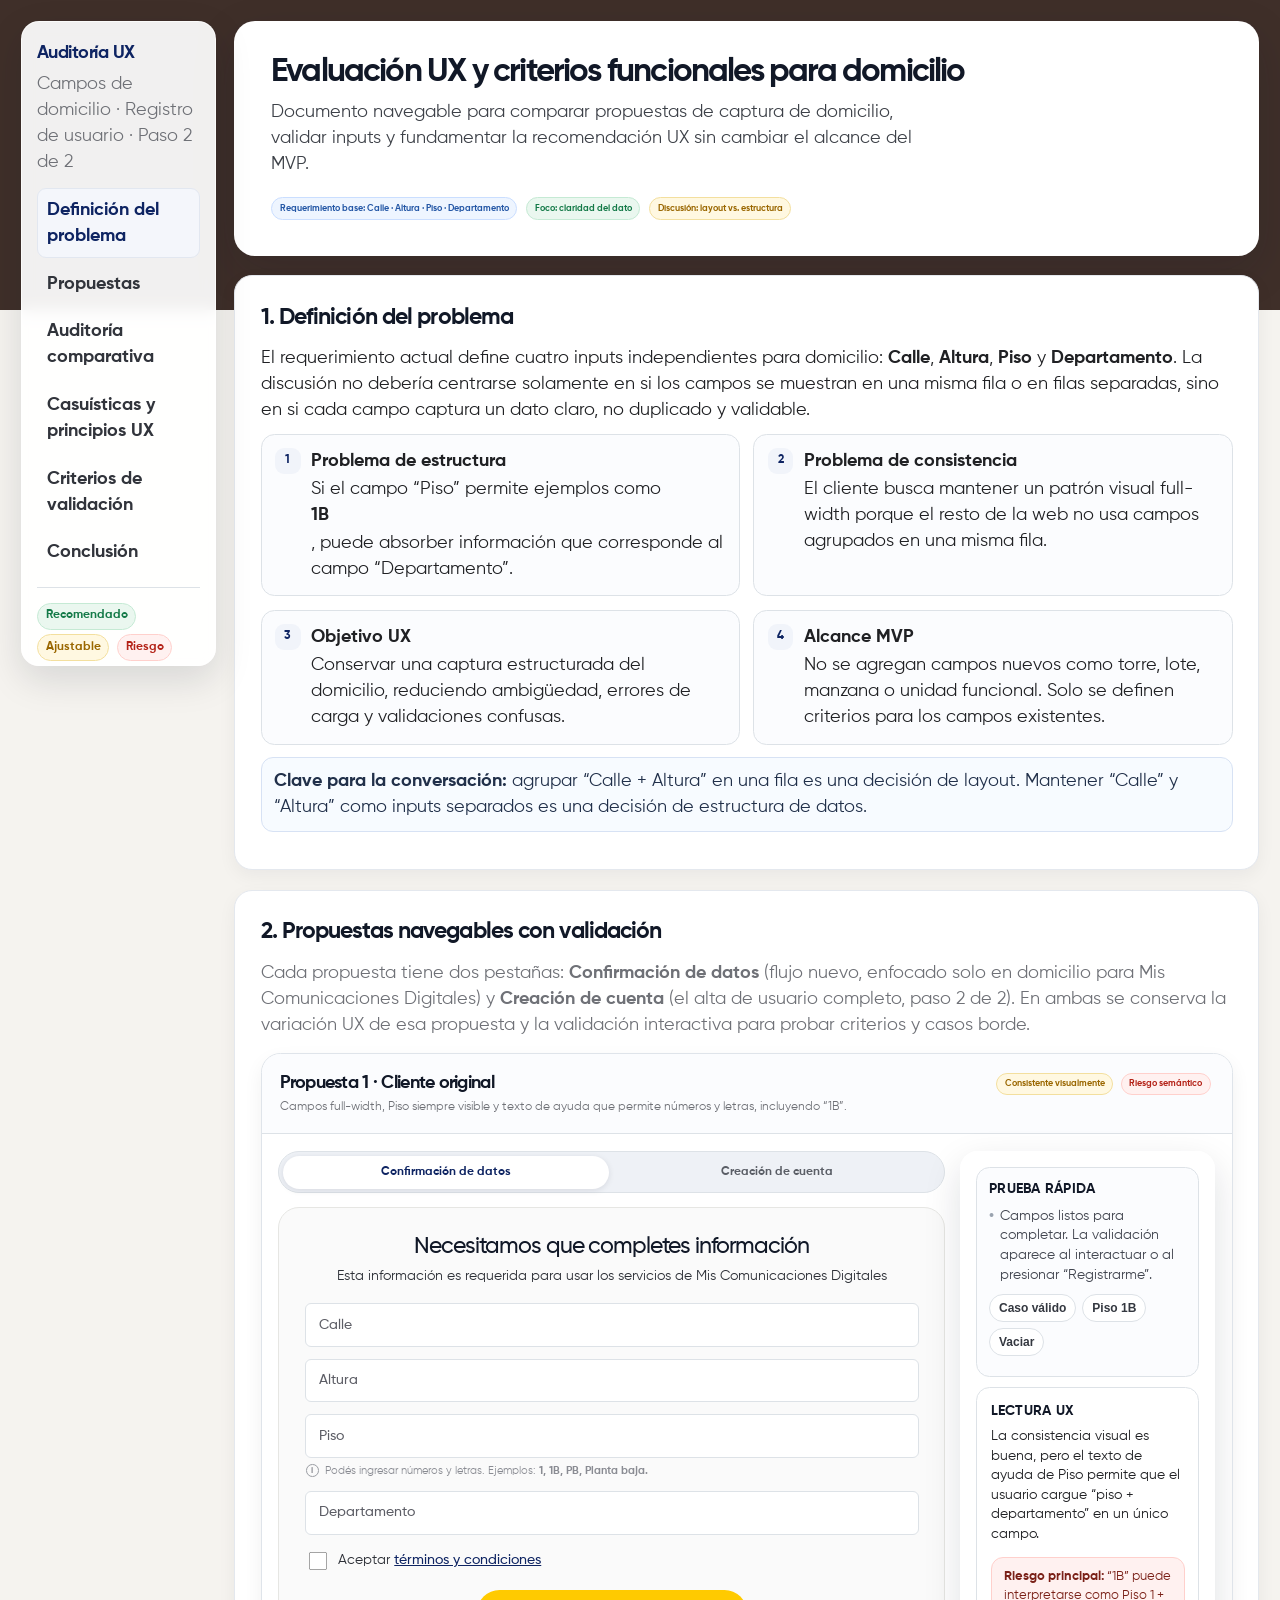
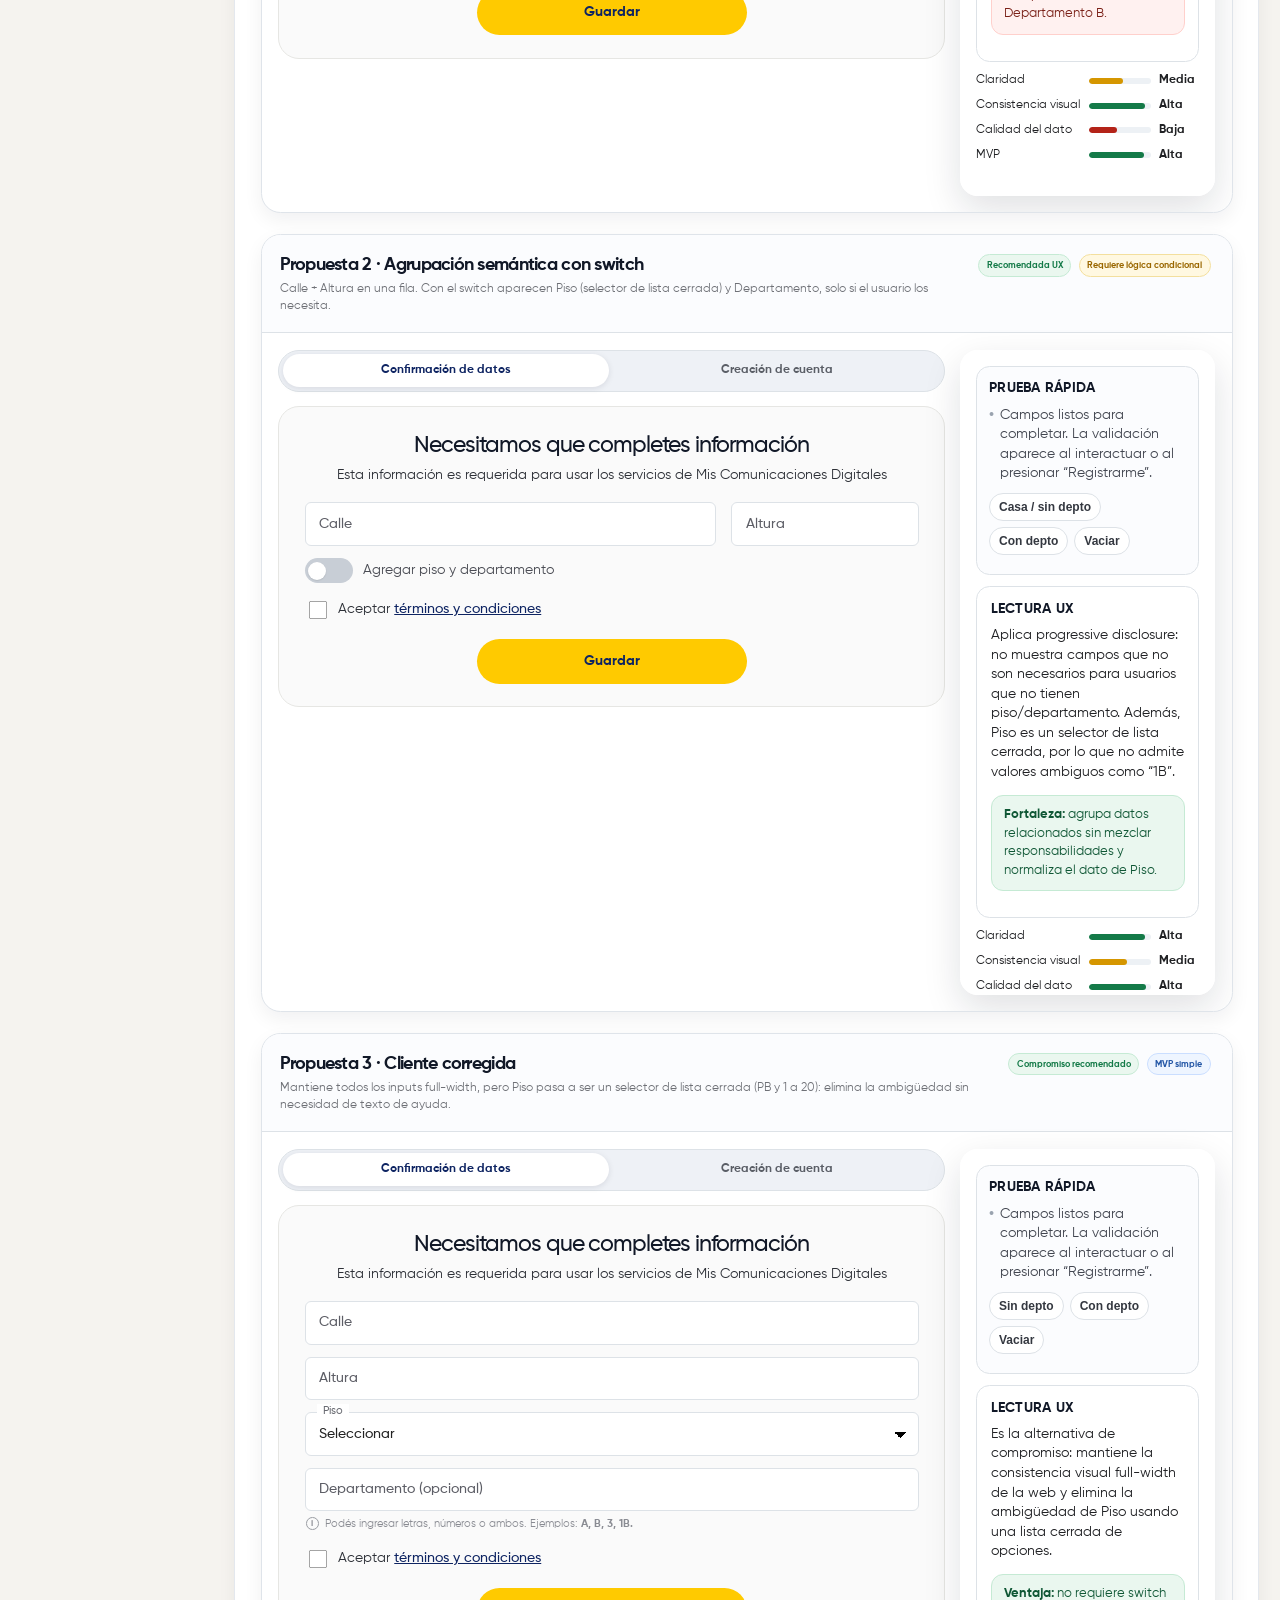
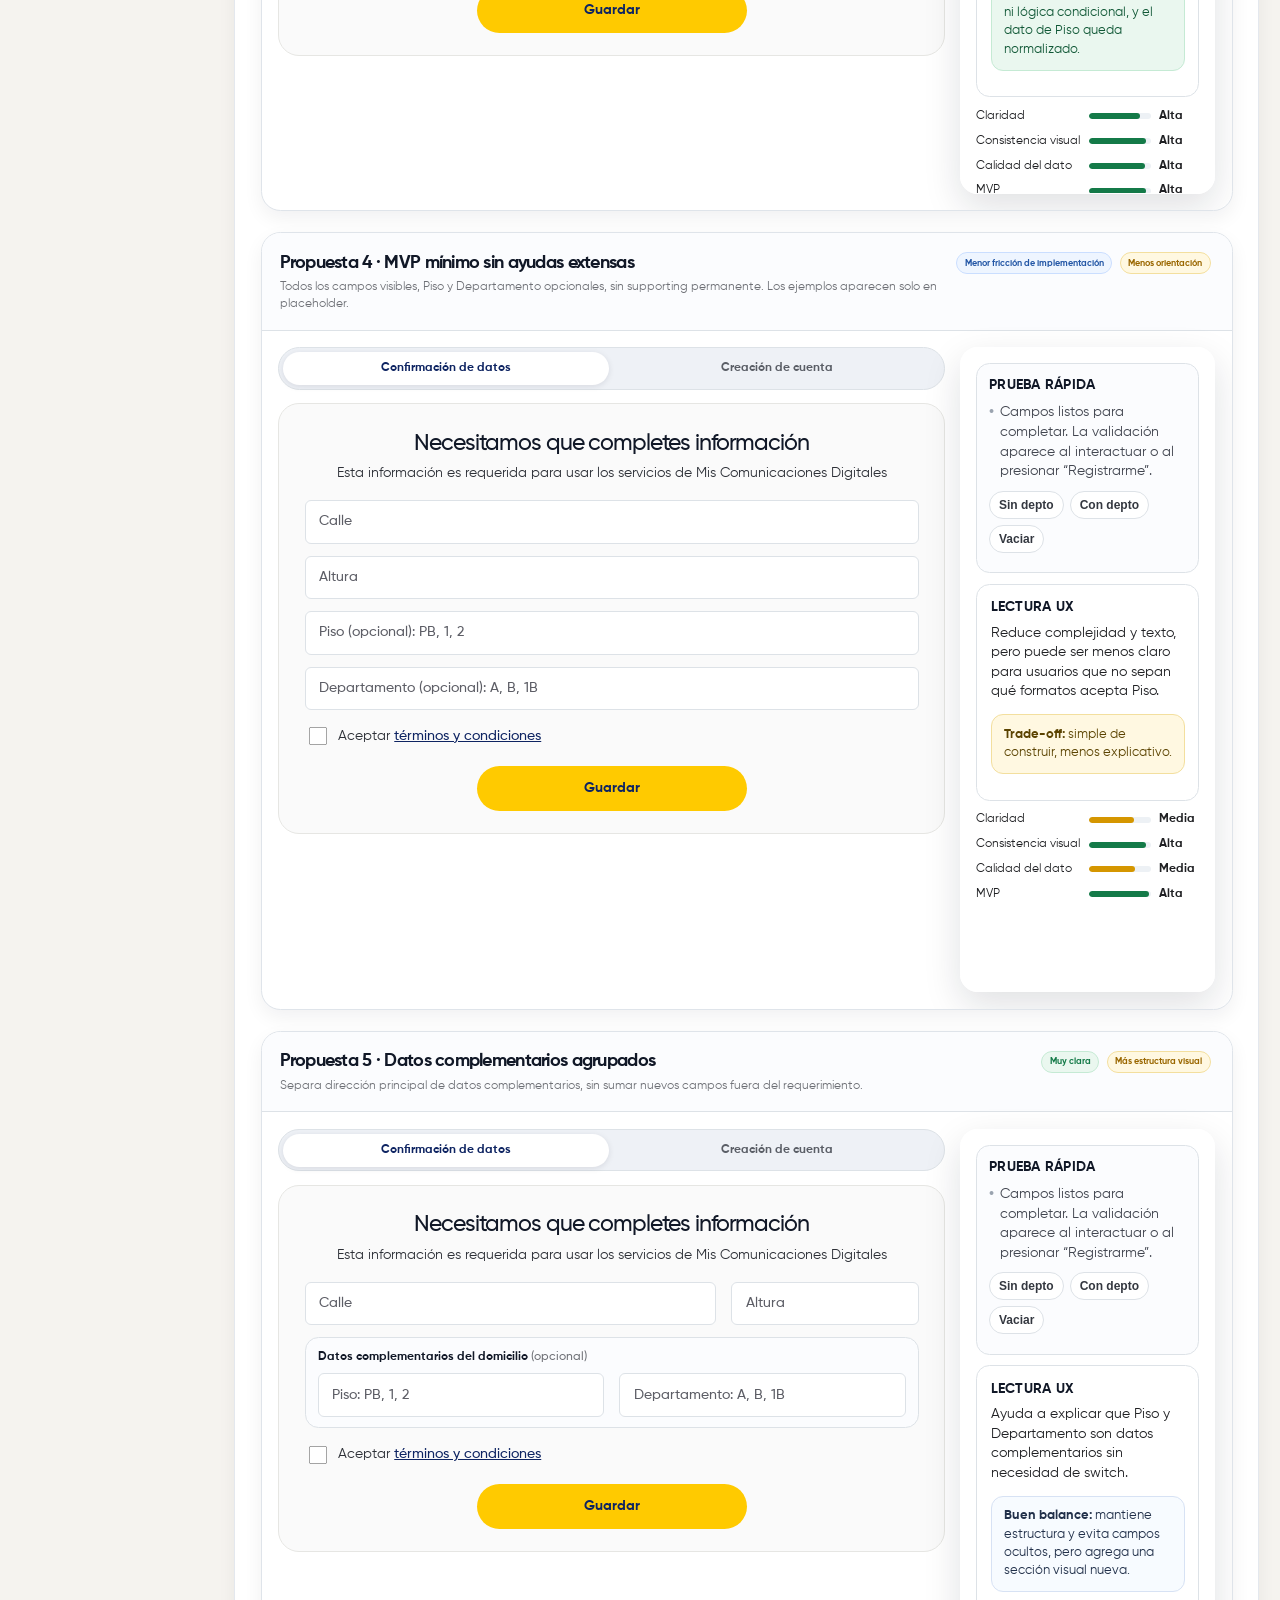
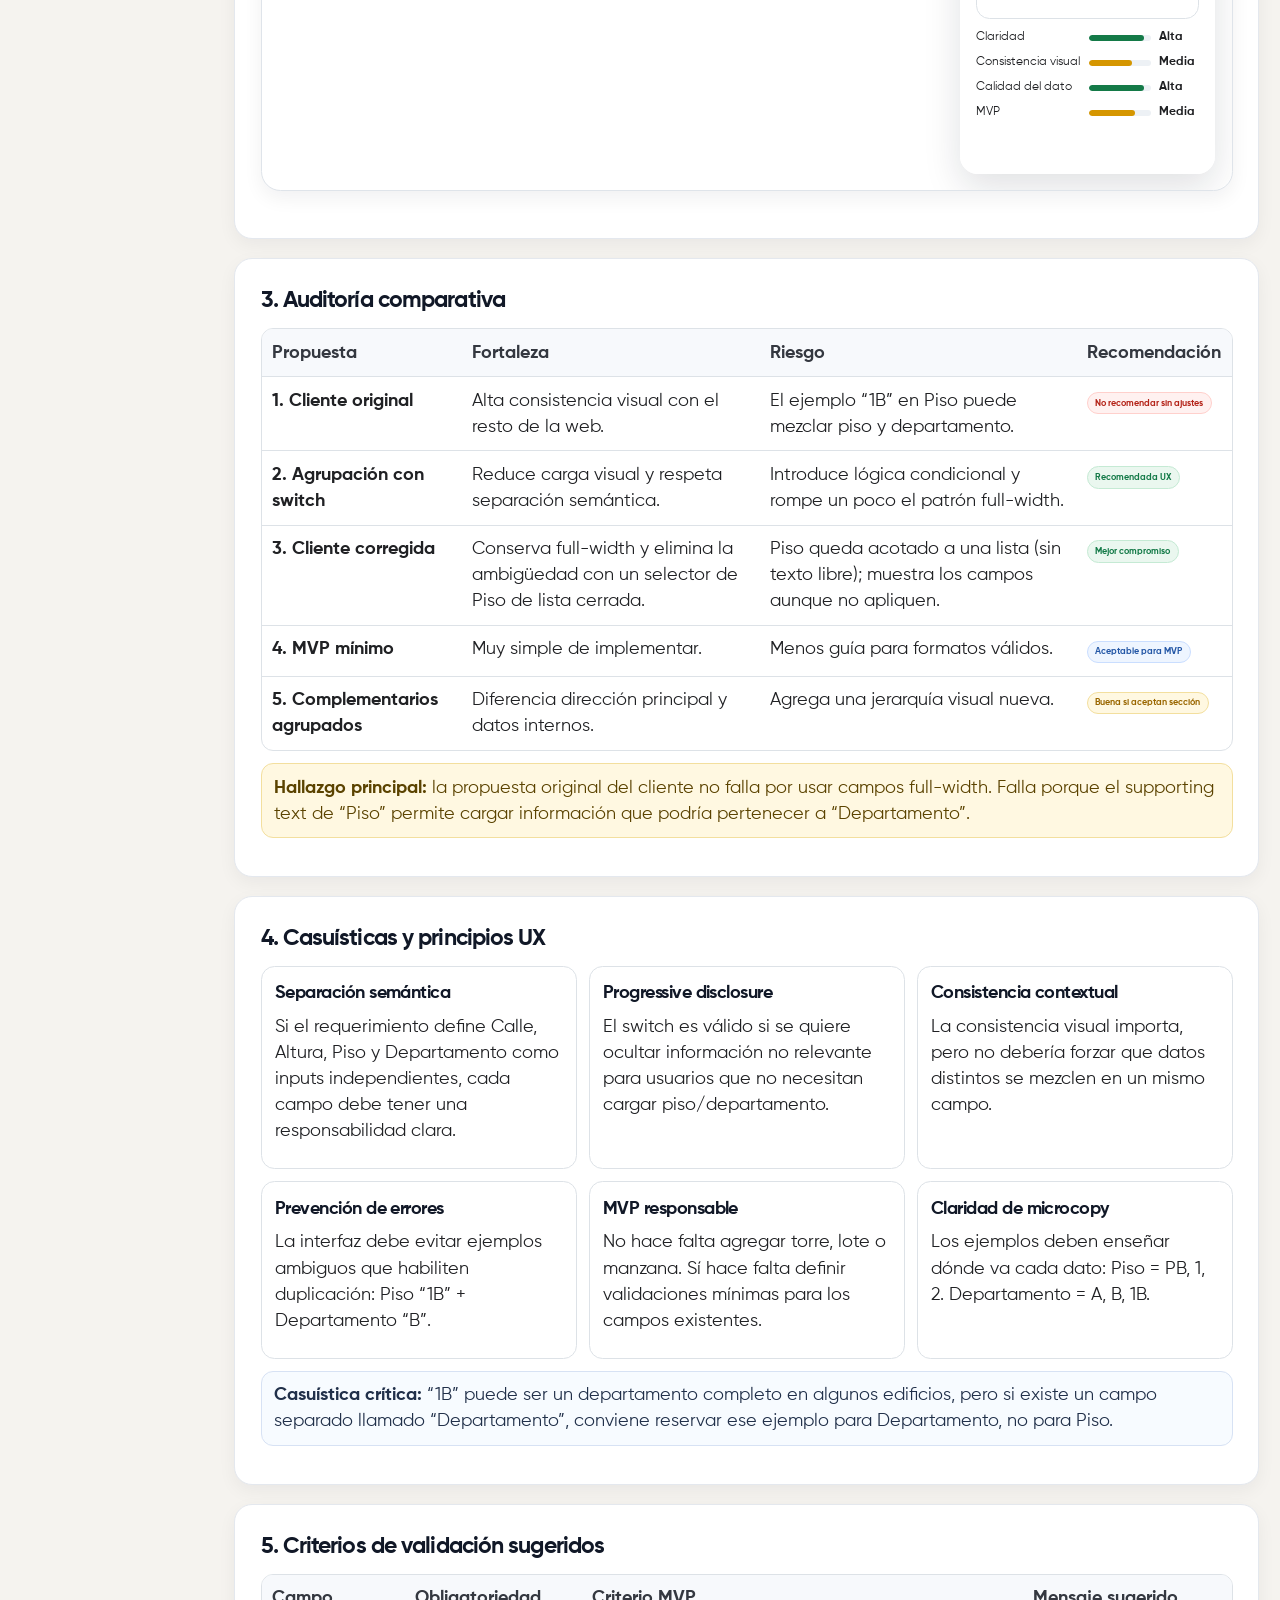
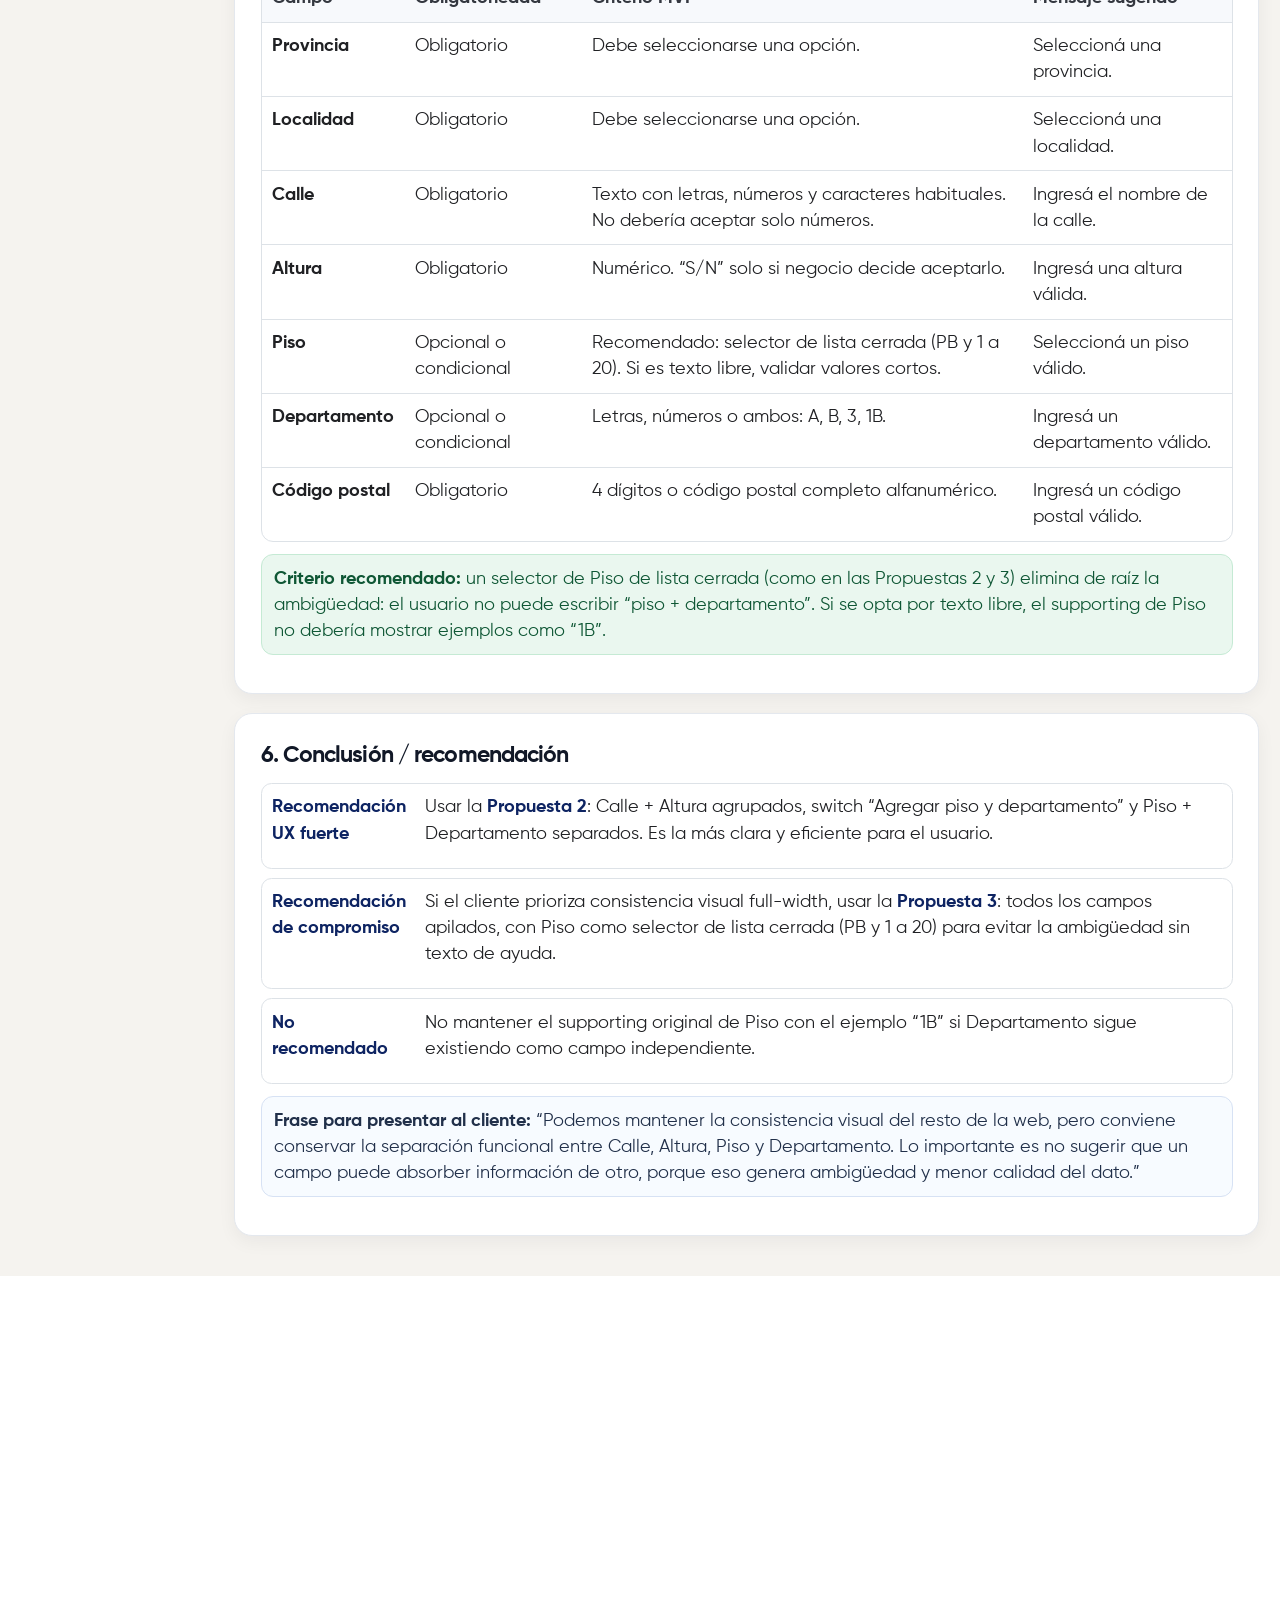
==== index.html @ dbea33ad "Unificar texto fuera de propuestas a 24px (tamaño del lead) como base/minimo global, incluido sideba" ====
<!DOCTYPE html>

<html lang="es-AR">
<head>
<meta charset="utf-8"/>
<meta content="width=device-width, initial-scale=1" name="viewport"/>
<title>Auditoría UX — Campos de domicilio</title>
<style>
    @font-face{font-family:'Gilroy';src:url('Font/Gilroy-Light.ttf') format('truetype');font-weight:1 350;font-style:normal;font-display:swap}
    @font-face{font-family:'Gilroy';src:url('Font/Gilroy-Regular.ttf') format('truetype');font-weight:351 450;font-style:normal;font-display:swap}
    @font-face{font-family:'Gilroy';src:url('Font/Gilroy-Medium.ttf') format('truetype');font-weight:451 649;font-style:normal;font-display:swap}
    @font-face{font-family:'Gilroy';src:url('Font/Gilroy-Bold.ttf') format('truetype');font-weight:650 1000;font-style:normal;font-display:swap}
    :root{
      --bg:#f5f3ef;
      --surface:#ffffff;
      --ink:#202124;
      --muted:#6f7177;
      --line:#dde2e7;
      --line-strong:#bfc7d1;
      --navy:#0e2462;
      --focus:#47A7F4;
      --yellow:#ffca00;
      --green:#2f9360;
      --danger:#b42318;
      --danger-bg:#fff1f0;
      --warn:#9a6700;
      --warn-bg:#fff8e1;
      --ok:#147a48;
      --ok-bg:#eaf7ef;
      --info:#2457a6;
      --info-bg:#eef5ff;
      --shadow:0 20px 60px rgba(16,24,40,.14);
      --radius:28px;
      --radius-sm:12px;
      --font: 'Gilroy', Inter, ui-sans-serif, system-ui, -apple-system, BlinkMacSystemFont, "Segoe UI", Roboto, Arial, sans-serif;
    }
    *{box-sizing:border-box}
    html{scroll-behavior:smooth}
    body{margin:0;background:linear-gradient(180deg,#3f2f29 0,#3f2f29 310px,var(--bg) 310px);color:var(--ink);font-family:var(--font);line-height:1.45;zoom:.75}
    a{color:var(--navy)}
    .layout{display:grid;grid-template-columns:260px minmax(0,1fr);gap:24px;max-width:1910px;margin:0 auto;padding:28px}
    aside{position:sticky;top:20px;height:calc(100vh - 40px);align-self:start;background:rgba(255,255,255,.93);border:1px solid rgba(255,255,255,.72);box-shadow:0 18px 50px rgba(16,24,40,.13);border-radius:24px;padding:20px;backdrop-filter:blur(10px);overflow:auto}
    .brand{font-weight:850;font-size:20px;letter-spacing:-.03em;color:var(--navy);margin:4px 0 6px}
    .doc-subtitle{font-size:13px;color:var(--muted);margin:0 0 16px}
    .nav{display:grid;gap:6px;margin:18px 0}
    .nav a{text-decoration:none;color:#31343b;padding:10px 12px;border-radius:12px;font-weight:650;font-size:14px;border:1px solid transparent}
    .nav a:hover,.nav a.active{background:#f4f6fb;border-color:#e2e7f0;color:var(--navy)}
    .legend{border-top:1px solid var(--line);margin-top:18px;padding-top:16px;font-size:12px;color:var(--muted)}
    .chip{display:inline-flex;align-items:center;gap:6px;border:1px solid var(--line);background:#fff;border-radius:999px;padding:5px 10px;font-size:12px;font-weight:700;color:#555;margin:3px 4px 3px 0}
    .chip.ok{background:var(--ok-bg);color:var(--ok);border-color:#c5ead4}.chip.warn{background:var(--warn-bg);color:var(--warn);border-color:#f3df9e}.chip.bad{background:var(--danger-bg);color:var(--danger);border-color:#ffd0cc}.chip.info{background:var(--info-bg);color:var(--info);border-color:#cadeff}
    main{min-width:0}
    .hero{background:var(--surface);border-radius:var(--radius);box-shadow:var(--shadow);padding:44px 48px;margin:0 0 26px;border:1px solid rgba(255,255,255,.7)}
    h1{font-size:44px;line-height:1.05;margin:0 0 12px;letter-spacing:-.055em;color:#111827}
    .lead{font-size:20px;color:#3d4148;margin:0 0 24px;max-width:900px}
    .meta-row{display:flex;flex-wrap:wrap;gap:8px;margin-top:22px}
    section{background:var(--surface);border:1px solid #e4e8ee;border-radius:24px;padding:34px;margin:0 0 26px;box-shadow:0 8px 24px rgba(16,24,40,.05)}
    h2{font-size:30px;letter-spacing:-.04em;margin:0 0 14px;color:#111827}
    h3{font-size:21px;letter-spacing:-.03em;margin:0 0 10px;color:#111827}
    h4{font-size:15px;margin:0 0 8px;color:#111827;text-transform:uppercase;letter-spacing:.02em}
    p{margin:0 0 14px}.muted{color:var(--muted)}.strong{font-weight:800}.small{font-size:13px}.note{padding:14px 16px;border-radius:16px;border:1px solid #d7e2f4;background:#f7fbff;color:#21304a;margin:16px 0}.warning{padding:14px 16px;border-radius:16px;border:1px solid #f3df9e;background:var(--warn-bg);color:#5b4300;margin:16px 0}.danger{padding:14px 16px;border-radius:16px;border:1px solid #ffd0cc;background:var(--danger-bg);color:#7a2017;margin:16px 0}.success{padding:14px 16px;border-radius:16px;border:1px solid #c5ead4;background:var(--ok-bg);color:#0f5735;margin:16px 0}
    .grid-2{display:grid;grid-template-columns:repeat(2,minmax(0,1fr));gap:18px}.grid-3{display:grid;grid-template-columns:repeat(3,minmax(0,1fr));gap:16px}.card{border:1px solid var(--line);border-radius:18px;padding:18px;background:#fff}.card.soft{background:#fbfcfe}
    .kpi{display:flex;gap:14px;align-items:flex-start}.kpi-num{width:34px;height:34px;border-radius:12px;background:#f1f4fa;color:var(--navy);display:grid;place-items:center;font-weight:850;flex:0 0 34px}.kpi p{margin:0}.kpi strong{display:block;margin-bottom:2px}
    .proposal{border:1px solid #dfe4ea;border-radius:26px;margin:20px 0 28px;overflow:hidden;background:#fff;box-shadow:0 10px 26px rgba(16,24,40,.06)}
    .proposal-head{padding:22px 24px;border-bottom:1px solid var(--line);display:grid;grid-template-columns:minmax(0,1fr) auto;gap:18px;align-items:start;background:#fbfcfe}.proposal-title{margin:0;font-size:24px;letter-spacing:-.04em}.proposal-desc{margin:4px 0 0;color:var(--muted)}.proposal-badges{display:flex;flex-wrap:wrap;gap:6px;justify-content:flex-end}.proposal-body{display:grid;grid-template-columns:minmax(0,980px) minmax(340px,1fr);gap:20px;padding:22px}.audit-side{display:grid;gap:14px;align-content:start}.score-grid{display:grid;gap:10px}.score{display:grid;grid-template-columns:140px minmax(0,1fr) 54px;gap:10px;align-items:center;font-size:13px}.bar{height:8px;background:#edf1f5;border-radius:999px;overflow:hidden}.bar span{display:block;height:100%;border-radius:999px;background:#8995a4}.bar.ok span{background:var(--ok)}.bar.warn span{background:#d59600}.bar.bad span{background:var(--danger)}
    .mock-bg{background:transparent;padding:0;border-radius:0;border:0}.modal{background:#FAFAFA;border:1px solid #e6e6e3;border-radius:28px;padding:30px 34px;box-shadow:none;position:relative}.close{position:absolute;right:22px;top:16px;font-size:36px;line-height:1;color:#777;font-weight:250}.modal-top{display:flex;align-items:flex-start;justify-content:space-between;gap:20px;margin-bottom:24px}.mock-title{font-size:30px;line-height:1.05;margin:0 48px 8px 0;letter-spacing:-.05em;font-weight:600}.step{font-size:18px;margin-right:26px;color:#24272d}.mock-sub{font-size:18px;margin:0 0 24px;color:#2d3037}.form-grid{display:grid;gap:16px}.form-row{display:grid;grid-template-columns:minmax(0,1fr) 250px;gap:20px}.form-row.equal{grid-template-columns:1fr 1fr}.field-wrap{position:relative}.input,.select{width:100%;height:58px;border:2px solid var(--line);border-radius:8px;background:#fff;color:#222;font-size:19px;font-weight:500;padding:0 18px;outline:none;font-family:inherit;transition:.15s border,.15s box-shadow}.select{appearance:none;background-image:linear-gradient(45deg,transparent 50%,#000 50%),linear-gradient(135deg,#000 50%,transparent 50%);background-position:calc(100% - 23px) 25px,calc(100% - 16px) 25px;background-size:8px 8px,8px 8px;background-repeat:no-repeat;padding-right:46px}.input::placeholder{color:#5d5e66;opacity:1}.input:focus::placeholder{color:transparent}.input:focus,.select:focus{border-color:var(--focus);box-shadow:none}.floating-label{position:absolute;left:16px;top:-11px;background:#fff;padding:0 8px;color:var(--focus);font-size:15px;font-weight:600;line-height:20px;opacity:0;visibility:hidden;z-index:2;transition:.12s opacity}.field-wrap:focus-within .floating-label,.field-wrap:has(.input:not(:placeholder-shown)) .floating-label,.select-field .floating-label{opacity:1;visibility:visible}.select-field .floating-label{color:#696b72}.helper{display:flex;gap:8px;align-items:flex-start;font-size:14px;color:#8a8c93;margin:8px 2px 0}.helper .ico{width:17px;height:17px;border:1.5px solid #9a9da3;border-radius:50%;display:inline-grid;place-items:center;font-size:12px;font-weight:900;line-height:1;flex:0 0 17px}.field-error{font-size:13px;color:var(--danger);margin:6px 2px 0;display:none}.field-warning{font-size:13px;color:var(--warn);margin:6px 2px 0;display:none}.field-wrap.invalid .input,.field-wrap.invalid .select{border-color:var(--danger);box-shadow:0 0 0 3px rgba(180,35,24,.08)}.field-wrap.invalid .field-error{display:block}.field-wrap.has-warning .field-warning{display:block}.actions{display:grid;grid-template-columns:1fr 1.15fr;gap:22px;align-items:center;margin-top:20px}.back{justify-self:start;color:var(--navy);font-weight:850;text-decoration:underline;text-decoration-color:var(--yellow);text-decoration-thickness:3px;text-underline-offset:4px;font-size:18px}.primary{height:60px;border:0;border-radius:999px;background:var(--yellow);color:var(--navy);font-size:19px;font-weight:850;font-family:inherit;cursor:pointer}.primary:hover{filter:brightness(.98)}.footer-login{border-top:1px solid var(--line);margin-top:26px;padding-top:26px;text-align:center;font-size:18px}.footer-login a{font-weight:600;text-underline-offset:3px}.switch-line{display:flex;align-items:center;gap:14px}.switch{position:relative;width:64px;height:34px;display:inline-block;flex:0 0 auto}.switch input{opacity:0;width:0;height:0}.slider{position:absolute;inset:0;background:#c8ced6;border-radius:999px;cursor:pointer;transition:.2s}.slider:before{content:"";position:absolute;width:24px;height:24px;left:5px;top:5px;background:#fff;border-radius:50%;transition:.2s;box-shadow:0 1px 2px rgba(0,0,0,.12)}.switch input:checked + .slider{background:var(--green)}.switch input:checked + .slider:before{transform:translateX(30px)}.switch-text{font-size:18px;color:#4a4c54}.conditional{display:none}.conditional.show{display:grid}.validation-panel{border:1px solid var(--line);background:#fbfcfe;border-radius:18px;padding:16px}.validation-panel h4{margin-bottom:10px}.validation-list{list-style:none;padding:0;margin:0;display:grid;gap:8px}.validation-list li{display:flex;gap:8px;align-items:flex-start;font-size:14px;color:#424650}.validation-list li:before{content:"•";color:#9aa3af;font-weight:900}.validation-list li.ok:before{content:"✓";color:var(--ok)}.validation-list li.bad:before{content:"×";color:var(--danger)}.validation-list li.warn:before{content:"!";color:var(--warn)}.inline-tools{display:flex;flex-wrap:wrap;gap:8px;margin-top:12px}.ghost{border:1px solid var(--line);background:#fff;border-radius:999px;padding:8px 12px;font-size:13px;font-weight:750;cursor:pointer;color:#343840}.ghost:hover{background:#f7f9fc}.results{margin-top:10px;font-size:13px}.status-pill{display:inline-flex;align-items:center;gap:6px;border-radius:999px;padding:6px 10px;font-size:12px;font-weight:850}.status-pill.ok{background:var(--ok-bg);color:var(--ok)}.status-pill.bad{background:var(--danger-bg);color:var(--danger)}.status-pill.warn{background:var(--warn-bg);color:var(--warn)}
    table{width:100%;border-collapse:separate;border-spacing:0;border:1px solid var(--line);border-radius:16px;overflow:hidden;font-size:14px}th,td{padding:14px;border-bottom:1px solid var(--line);vertical-align:top;text-align:left}th{background:#f7f9fc;color:#343840;font-weight:850}tr:last-child td{border-bottom:0}.decision{display:grid;gap:12px}.decision-row{display:grid;grid-template-columns:190px minmax(0,1fr);gap:14px;padding:14px;border:1px solid var(--line);border-radius:14px;background:#fff}.decision-row strong{color:var(--navy)}
    .print-note{font-size:12px;color:var(--muted);margin-top:14px}
    /* Tamaño base/mínimo de lectura unificado (= .lead, 24px) fuera de las cards de propuestas */
    .brand{font-size:24px}
    .doc-subtitle{font-size:24px}
    .nav a{font-size:24px}
    .legend{font-size:24px}
    .legend .chip{font-size:16px}
    .legend .print-note{font-size:24px}
    .lead{font-size:24px}
    section>p{font-size:24px}
    .grid-2 .kpi p{font-size:24px}.grid-2 .kpi strong{font-size:24px}
    .grid-3 .card h3{font-size:24px}.grid-3 .card p{font-size:24px}
    section>.note,section>.warning,section>.danger,section>.success{font-size:24px}
    table{font-size:24px}
    .decision-row p,.decision-row strong{font-size:24px}
    /* Tarjetas de auditoría (prueba rápida / lectura UX) — más legibles */
    .audit-side .validation-panel h4,.audit-side .card h4{font-size:18px}
    .audit-side .validation-list li{font-size:18px}
    .audit-side .card p{font-size:18px}
    .audit-side .note,.audit-side .success,.audit-side .danger,.audit-side .warning{font-size:17px}
    .audit-side .ghost{font-size:16px}
    .audit-side .score{font-size:16px}
    .audit-side .results,.audit-side .status-pill{font-size:15px}
    /* Pestañas de tipo de card en cada propuesta */
    .card-tabs{display:flex;gap:6px;margin:0 0 18px;background:#eef1f6;border:1px solid var(--line);border-radius:999px;padding:5px}
    .card-tab{flex:1;border:0;background:transparent;border-radius:999px;padding:12px 14px;font-family:inherit;font-size:16px;font-weight:700;color:#5a5e66;cursor:pointer;transition:.15s}
    .card-tab.active{background:#fff;color:var(--navy);box-shadow:0 2px 8px rgba(16,24,40,.10)}
    .card-tab:hover:not(.active){color:var(--navy)}
    .tab-panel{display:none}
    .tab-panel.active{display:block}
    .confirm-card .mock-title{text-align:center;margin:8px 0 10px}
    .confirm-card .mock-sub{text-align:center;margin:0 0 22px}
    .terms{display:flex;align-items:center;gap:12px;margin:20px 2px 2px;font-size:18px;color:#2d3037}
    .terms input{width:24px;height:24px;flex:0 0 auto;accent-color:var(--green);cursor:pointer}
    .terms a{font-weight:600;color:var(--navy)}
    .confirm-actions{display:flex;justify-content:center;margin-top:24px}
    .confirm-actions .primary{min-width:360px;padding:0 48px}
    @media (max-width:1100px){.layout{grid-template-columns:1fr;padding:18px}aside{position:relative;height:auto;top:auto}.nav{grid-template-columns:repeat(2,minmax(0,1fr))}.proposal-body{grid-template-columns:1fr}.form-row,.form-row.equal{grid-template-columns:1fr}.hero{padding:34px 28px}section{padding:26px}.score{grid-template-columns:120px minmax(0,1fr) 44px}}
    @media (max-width:680px){body{background:var(--bg)}.layout{padding:10px}.hero{padding:26px 20px;border-radius:20px}h1{font-size:34px}.lead{font-size:17px}section{padding:20px;border-radius:20px}.proposal-head{grid-template-columns:1fr}.proposal-badges{justify-content:flex-start}.proposal-body{padding:16px}.mock-bg{padding:0}.modal{padding:24px 18px;border-radius:22px}.mock-title{font-size:25px}.mock-sub,.input,.select,.switch-text,.footer-login,.step{font-size:16px}.actions{grid-template-columns:1fr}.primary{width:100%}.back{justify-self:center}.nav{grid-template-columns:1fr}.decision-row{grid-template-columns:1fr}}
    @media print{body{background:#fff}.layout{display:block;padding:0}aside{display:none}.hero,section,.proposal{box-shadow:none;break-inside:avoid}.proposal-body{grid-template-columns:1fr}.primary,.ghost{display:none}}
  </style>
</head>
<body>
<div class="layout">
<aside>
<div class="brand">Auditoría UX</div>
<p class="doc-subtitle">Campos de domicilio · Registro de usuario · Paso 2 de 2</p>
<nav aria-label="Navegación del documento" class="nav">
<a href="#contexto">Definición del problema</a>
<a href="#propuestas">Propuestas</a>
<a href="#auditoria">Auditoría comparativa</a>
<a href="#casuisticas">Casuísticas y principios UX</a>
<a href="#validaciones">Criterios de validación</a>
<a href="#conclusion">Conclusión</a>
</nav>
<div class="legend">
<div class="chip ok">Recomendado</div>
<div class="chip warn">Ajustable</div>
<div class="chip bad">Riesgo</div>
<div class="chip info">MVP</div>
<p class="print-note">Tip: el documento puede imprimirse o exportarse como PDF desde el navegador.</p>
</div>
</aside>
<main>
<header class="hero">
<h1>Evaluación UX y criterios funcionales para domicilio</h1>
<p class="lead">Documento navegable para comparar propuestas de captura de domicilio, validar inputs y fundamentar la recomendación UX sin cambiar el alcance del MVP.</p>
<div class="meta-row">
<span class="chip info">Requerimiento base: Calle · Altura · Piso · Departamento</span>
<span class="chip ok">Foco: claridad del dato</span>
<span class="chip warn">Discusión: layout vs. estructura</span>
</div>
</header>
<section id="contexto">
<h2>1. Definición del problema</h2>
<p>El requerimiento actual define cuatro inputs independientes para domicilio: <strong>Calle</strong>, <strong>Altura</strong>, <strong>Piso</strong> y <strong>Departamento</strong>. La discusión no debería centrarse solamente en si los campos se muestran en una misma fila o en filas separadas, sino en si cada campo captura un dato claro, no duplicado y validable.</p>
<div class="grid-2">
<div class="card soft kpi"><div class="kpi-num">1</div><p><strong>Problema de estructura</strong>Si el campo “Piso” permite ejemplos como <strong>1B</strong>, puede absorber información que corresponde al campo “Departamento”.</p></div>
<div class="card soft kpi"><div class="kpi-num">2</div><p><strong>Problema de consistencia</strong>El cliente busca mantener un patrón visual full-width porque el resto de la web no usa campos agrupados en una misma fila.</p></div>
<div class="card soft kpi"><div class="kpi-num">3</div><p><strong>Objetivo UX</strong>Conservar una captura estructurada del domicilio, reduciendo ambigüedad, errores de carga y validaciones confusas.</p></div>
<div class="card soft kpi"><div class="kpi-num">4</div><p><strong>Alcance MVP</strong>No se agregan campos nuevos como torre, lote, manzana o unidad funcional. Solo se definen criterios para los campos existentes.</p></div>
</div>
<div class="note"><strong>Clave para la conversación:</strong> agrupar “Calle + Altura” en una fila es una decisión de layout. Mantener “Calle” y “Altura” como inputs separados es una decisión de estructura de datos.</div>
</section>
<section id="propuestas">
<h2>2. Propuestas navegables con validación</h2>
<p class="muted">Cada propuesta tiene dos pestañas: <strong>Confirmación de datos</strong> (flujo nuevo, enfocado solo en domicilio para Mis Comunicaciones Digitales) y <strong>Creación de cuenta</strong> (el alta de usuario completo, paso 2 de 2). En ambas se conserva la variación UX de esa propuesta y la validación interactiva para probar criterios y casos borde.</p>
<!-- Proposal 1 -->
<article class="proposal" id="propuesta-cliente-original">
<div class="proposal-head">
<div>
<h3 class="proposal-title">Propuesta 1 · Cliente original</h3>
<p class="proposal-desc">Campos full-width, Piso siempre visible y texto de ayuda que permite números y letras, incluyendo “1B”.</p>
</div>
<div class="proposal-badges"><span class="chip warn">Consistente visualmente</span><span class="chip bad">Riesgo semántico</span></div>
</div>
<div class="proposal-body">
<div class="mock-bg">
<div class="card-tabs"><button class="card-tab active" type="button" data-tab="confirm">Confirmación de datos</button><button class="card-tab" type="button" data-tab="account">Creación de cuenta</button></div>
<div class="tab-panel active" data-panel="confirm">
<form class="modal ux-form confirm-card" data-proposal="cliente-original" data-cardtype="confirm" novalidate="">
<h3 class="mock-title">Necesitamos que completes información</h3>
<p class="mock-sub">Esta información es requerida para usar los servicios de Mis Comunicaciones Digitales</p>
<div class="form-grid">
<div class="field-wrap"><span class="floating-label">Calle</span><input class="input" data-validate="street" name="calle" placeholder="Calle"/><div class="field-error"></div></div>
<div class="field-wrap"><span class="floating-label">Altura</span><input class="input" data-validate="number" inputmode="numeric" name="altura" placeholder="Altura"/><div class="field-error"></div><div class="field-warning"></div></div>
<div class="field-wrap"><span class="floating-label">Piso</span><input class="input" data-validate="floor-client" name="piso" placeholder="Piso"/><div class="helper"><span class="ico">i</span><span>Podés ingresar números y letras. Ejemplos: <strong>1, 1B, PB, Planta baja.</strong></span></div><div class="field-error"></div><div class="field-warning"></div></div>
<div class="field-wrap"><span class="floating-label">Departamento</span><input class="input" data-validate="apartment" name="departamento" placeholder="Departamento"/><div class="field-error"></div><div class="field-warning"></div></div>
</div>
<label class="terms"><input type="checkbox" name="terms"/><span>Aceptar <a href="javascript:void(0)">términos y condiciones</a></span></label>
<div class="confirm-actions"><button class="primary" type="submit">Guardar</button></div>
</form>
</div>
<div class="tab-panel" data-panel="account">
<form class="modal ux-form" data-proposal="cliente-original" novalidate="">
<div class="close">×</div>
<div class="modal-top"><div><h3 class="mock-title">Creá tu usuario</h3><p class="mock-sub">Para finalizar, completá tu dirección.</p></div><div class="step">Paso 2 de 2</div></div>
<div class="form-grid">
<div class="field-wrap select-field"><span class="floating-label">Provincia</span><select class="select" data-validate="province" name="provincia"><option value="">Seleccionar</option><option>Córdoba</option><option>Buenos Aires</option><option>Santa Fe</option></select><div class="field-error"></div></div>
<div class="field-wrap select-field"><span class="floating-label">Localidad</span><select class="select" data-validate="locality" name="localidad"><option value="">Seleccionar</option><option>Córdoba Capital</option><option>Villa Allende</option><option>Río Cuarto</option></select><div class="field-error"></div></div>
<div class="field-wrap"><span class="floating-label">Calle</span><input class="input" data-validate="street" name="calle" placeholder="Calle"/><div class="field-error"></div></div>
<div class="field-wrap"><span class="floating-label">Altura</span><input class="input" data-validate="number" inputmode="numeric" name="altura" placeholder="Altura"/><div class="field-error"></div><div class="field-warning"></div></div>
<div class="field-wrap"><span class="floating-label">Piso</span><input class="input" data-validate="floor-client" name="piso" placeholder="Piso"/><div class="helper"><span class="ico">i</span><span>Podés ingresar números y letras. Ejemplos: <strong>1, 1B, PB, Planta baja.</strong></span></div><div class="field-error"></div><div class="field-warning"></div></div>
<div class="field-wrap"><span class="floating-label">Departamento</span><input class="input" data-validate="apartment" name="departamento" placeholder="Departamento"/><div class="field-error"></div><div class="field-warning"></div></div>
<div class="field-wrap"><span class="floating-label">Código postal</span><input class="input" data-validate="postal" name="cp" placeholder="Código postal"/><div class="field-error"></div></div>
</div>
<div class="actions"><a class="back" href="javascript:void(0)">Atrás</a><button class="primary" type="submit">Registrarme</button></div>
<div class="footer-login">¿Ya tenés cuenta? <a href="javascript:void(0)">Iniciar Sesión</a></div>
</form>
</div>
</div>
<aside class="audit-side">
<div class="validation-panel"><h4>Prueba rápida</h4><ul class="validation-list live-list"><li>Completá campos y presioná “Registrarme”.</li></ul><div class="inline-tools"><button class="ghost" data-fill="valid-basic" type="button">Caso válido</button><button class="ghost" data-fill="ambiguous-floor" type="button">Piso 1B</button><button class="ghost" data-fill="empty" type="button">Vaciar</button></div><div class="results"></div></div>
<div class="card"><h4>Lectura UX</h4><p>La consistencia visual es buena, pero el texto de ayuda de Piso permite que el usuario cargue “piso + departamento” en un único campo.</p><div class="danger"><strong>Riesgo principal:</strong> “1B” puede interpretarse como Piso 1 + Departamento B.</div></div>
<div class="score-grid"><div class="score"><span>Claridad</span><div class="bar warn"><span style="width:55%"></span></div><strong>Media</strong></div><div class="score"><span>Consistencia visual</span><div class="bar ok"><span style="width:90%"></span></div><strong>Alta</strong></div><div class="score"><span>Calidad del dato</span><div class="bar bad"><span style="width:45%"></span></div><strong>Baja</strong></div><div class="score"><span>MVP</span><div class="bar ok"><span style="width:88%"></span></div><strong>Alta</strong></div></div>
</aside>
</div>
</article>
<!-- Proposal 2 -->
<article class="proposal" id="propuesta-recomendada">
<div class="proposal-head">
<div>
<h3 class="proposal-title">Propuesta 2 · Agrupación semántica con switch</h3>
<p class="proposal-desc">Calle + Altura en una fila. Con el switch aparecen Piso (selector de lista cerrada) y Departamento, solo si el usuario los necesita.</p>
</div>
<div class="proposal-badges"><span class="chip ok">Recomendada UX</span><span class="chip warn">Requiere lógica condicional</span></div>
</div>
<div class="proposal-body">
<div class="mock-bg">
<div class="card-tabs"><button class="card-tab active" type="button" data-tab="confirm">Confirmación de datos</button><button class="card-tab" type="button" data-tab="account">Creación de cuenta</button></div>
<div class="tab-panel active" data-panel="confirm">
<form class="modal ux-form confirm-card" data-proposal="recomendada-switch" data-cardtype="confirm" novalidate="">
<h3 class="mock-title">Necesitamos que completes información</h3>
<p class="mock-sub">Esta información es requerida para usar los servicios de Mis Comunicaciones Digitales</p>
<div class="form-grid">
<div class="form-row"><div class="field-wrap"><span class="floating-label">Calle</span><input class="input" data-validate="street" name="calle" placeholder="Calle"/><div class="field-error"></div></div><div class="field-wrap"><span class="floating-label">Altura</span><input class="input" data-validate="number" inputmode="numeric" name="altura" placeholder="Altura"/><div class="field-error"></div><div class="field-warning"></div></div></div>
<div class="switch-line"><label class="switch"><input data-toggle="dept-fields" name="hasDept" type="checkbox"/><span class="slider"></span></label><span class="switch-text">Agregar piso y departamento</span></div>
<div class="form-row equal conditional" data-conditional="dept-fields">
<div class="field-wrap select-field"><span class="floating-label">Piso</span><select class="select" data-validate="floor-clean" name="piso"><option value="">Seleccionar</option><option value="PB">PB (Planta baja)</option><option>1</option><option>2</option><option>3</option><option>4</option><option>5</option><option>6</option><option>7</option><option>8</option><option>9</option><option>10</option><option>11</option><option>12</option><option>13</option><option>14</option><option>15</option><option>16</option><option>17</option><option>18</option><option>19</option><option>20</option></select><div class="field-error"></div><div class="field-warning"></div></div>
<div class="field-wrap"><span class="floating-label">Departamento</span><input class="input" data-validate="apartment" name="departamento" placeholder="Departamento"/><div class="field-error"></div><div class="field-warning"></div></div>
</div>
</div>
<label class="terms"><input type="checkbox" name="terms"/><span>Aceptar <a href="javascript:void(0)">términos y condiciones</a></span></label>
<div class="confirm-actions"><button class="primary" type="submit">Guardar</button></div>
</form>
</div>
<div class="tab-panel" data-panel="account">
<form class="modal ux-form" data-proposal="recomendada-switch" novalidate="">
<div class="close">×</div>
<div class="modal-top"><div><h3 class="mock-title">Creá tu usuario</h3><p class="mock-sub">Para finalizar, completá tu dirección.</p></div><div class="step">Paso 2 de 2</div></div>
<div class="form-grid">
<div class="field-wrap select-field"><span class="floating-label">Provincia</span><select class="select" data-validate="province" name="provincia"><option value="">Seleccionar</option><option>Córdoba</option><option>Buenos Aires</option><option>Santa Fe</option></select><div class="field-error"></div></div>
<div class="field-wrap select-field"><span class="floating-label">Localidad</span><select class="select" data-validate="locality" name="localidad"><option value="">Seleccionar</option><option>Córdoba Capital</option><option>Villa Allende</option><option>Río Cuarto</option></select><div class="field-error"></div></div>
<div class="form-row"><div class="field-wrap"><span class="floating-label">Calle</span><input class="input" data-validate="street" name="calle" placeholder="Calle"/><div class="field-error"></div></div><div class="field-wrap"><span class="floating-label">Altura</span><input class="input" data-validate="number" inputmode="numeric" name="altura" placeholder="Altura"/><div class="field-error"></div><div class="field-warning"></div></div></div>
<div class="switch-line"><label class="switch"><input data-toggle="dept-fields" name="hasDept" type="checkbox"/><span class="slider"></span></label><span class="switch-text">Agregar piso y departamento</span></div>
<div class="form-row equal conditional" data-conditional="dept-fields">
<div class="field-wrap select-field"><span class="floating-label">Piso</span><select class="select" data-validate="floor-clean" name="piso"><option value="">Seleccionar</option><option value="PB">PB (Planta baja)</option><option>1</option><option>2</option><option>3</option><option>4</option><option>5</option><option>6</option><option>7</option><option>8</option><option>9</option><option>10</option><option>11</option><option>12</option><option>13</option><option>14</option><option>15</option><option>16</option><option>17</option><option>18</option><option>19</option><option>20</option></select><div class="field-error"></div><div class="field-warning"></div></div>
<div class="field-wrap"><span class="floating-label">Departamento</span><input class="input" data-validate="apartment" name="departamento" placeholder="Departamento"/><div class="field-error"></div><div class="field-warning"></div></div>
</div>
<div class="field-wrap"><span class="floating-label">Código postal</span><input class="input" data-validate="postal" name="cp" placeholder="Código postal"/><div class="field-error"></div></div>
</div>
<div class="actions"><a class="back" href="javascript:void(0)">Atrás</a><button class="primary" type="submit">Registrarme</button></div>
<div class="footer-login">¿Ya tenés cuenta? <a href="javascript:void(0)">Iniciar Sesión</a></div>
</form>
</div>
</div>
<aside class="audit-side">
<div class="validation-panel"><h4>Prueba rápida</h4><ul class="validation-list live-list"><li>Activá o desactivá el switch y validá el comportamiento.</li></ul><div class="inline-tools"><button class="ghost" data-fill="valid-basic" type="button">Casa / sin depto</button><button class="ghost" data-fill="valid-dept" type="button">Con depto</button><button class="ghost" data-fill="empty" type="button">Vaciar</button></div><div class="results"></div></div>
<div class="card"><h4>Lectura UX</h4><p>Aplica progressive disclosure: no muestra campos que no son necesarios para usuarios que no tienen piso/departamento. Además, Piso es un selector de lista cerrada, por lo que no admite valores ambiguos como “1B”.</p><div class="success"><strong>Fortaleza:</strong> agrupa datos relacionados sin mezclar responsabilidades y normaliza el dato de Piso.</div></div>
<div class="score-grid"><div class="score"><span>Claridad</span><div class="bar ok"><span style="width:90%"></span></div><strong>Alta</strong></div><div class="score"><span>Consistencia visual</span><div class="bar warn"><span style="width:62%"></span></div><strong>Media</strong></div><div class="score"><span>Calidad del dato</span><div class="bar ok"><span style="width:92%"></span></div><strong>Alta</strong></div><div class="score"><span>MVP</span><div class="bar warn"><span style="width:68%"></span></div><strong>Media</strong></div></div>
</aside>
</div>
</article>
<!-- Proposal 3 -->
<article class="proposal" id="propuesta-cliente-corregida">
<div class="proposal-head">
<div>
<h3 class="proposal-title">Propuesta 3 · Cliente corregida</h3>
<p class="proposal-desc">Mantiene todos los inputs full-width, pero Piso pasa a ser un selector de lista cerrada (PB y 1 a 20): elimina la ambigüedad sin necesidad de texto de ayuda.</p>
</div>
<div class="proposal-badges"><span class="chip ok">Compromiso recomendado</span><span class="chip info">MVP simple</span></div>
</div>
<div class="proposal-body">
<div class="mock-bg">
<div class="card-tabs"><button class="card-tab active" type="button" data-tab="confirm">Confirmación de datos</button><button class="card-tab" type="button" data-tab="account">Creación de cuenta</button></div>
<div class="tab-panel active" data-panel="confirm">
<form class="modal ux-form confirm-card" data-proposal="cliente-corregida" data-cardtype="confirm" novalidate="">
<h3 class="mock-title">Necesitamos que completes información</h3>
<p class="mock-sub">Esta información es requerida para usar los servicios de Mis Comunicaciones Digitales</p>
<div class="form-grid">
<div class="field-wrap"><span class="floating-label">Calle</span><input class="input" data-validate="street" name="calle" placeholder="Calle"/><div class="field-error"></div></div>
<div class="field-wrap"><span class="floating-label">Altura</span><input class="input" data-validate="number" inputmode="numeric" name="altura" placeholder="Altura"/><div class="field-error"></div><div class="field-warning"></div></div>
<div class="field-wrap select-field"><span class="floating-label">Piso</span><select class="select" data-validate="floor-clean" name="piso"><option value="">Seleccionar</option><option value="PB">PB (Planta baja)</option><option>1</option><option>2</option><option>3</option><option>4</option><option>5</option><option>6</option><option>7</option><option>8</option><option>9</option><option>10</option><option>11</option><option>12</option><option>13</option><option>14</option><option>15</option><option>16</option><option>17</option><option>18</option><option>19</option><option>20</option></select><div class="field-error"></div><div class="field-warning"></div></div>
<div class="field-wrap"><span class="floating-label">Departamento</span><input class="input" data-validate="apartment" name="departamento" placeholder="Departamento (opcional)"/><div class="helper"><span class="ico">i</span><span>Podés ingresar letras, números o ambos. Ejemplos: <strong>A, B, 3, 1B.</strong></span></div><div class="field-error"></div><div class="field-warning"></div></div>
</div>
<label class="terms"><input type="checkbox" name="terms"/><span>Aceptar <a href="javascript:void(0)">términos y condiciones</a></span></label>
<div class="confirm-actions"><button class="primary" type="submit">Guardar</button></div>
</form>
</div>
<div class="tab-panel" data-panel="account">
<form class="modal ux-form" data-proposal="cliente-corregida" novalidate="">
<div class="close">×</div>
<div class="modal-top"><div><h3 class="mock-title">Creá tu usuario</h3><p class="mock-sub">Para finalizar, completá tu dirección.</p></div><div class="step">Paso 2 de 2</div></div>
<div class="form-grid">
<div class="field-wrap select-field"><span class="floating-label">Provincia</span><select class="select" data-validate="province" name="provincia"><option value="">Seleccionar</option><option>Córdoba</option><option>Buenos Aires</option><option>Santa Fe</option></select><div class="field-error"></div></div>
<div class="field-wrap select-field"><span class="floating-label">Localidad</span><select class="select" data-validate="locality" name="localidad"><option value="">Seleccionar</option><option>Córdoba Capital</option><option>Villa Allende</option><option>Río Cuarto</option></select><div class="field-error"></div></div>
<div class="field-wrap"><span class="floating-label">Calle</span><input class="input" data-validate="street" name="calle" placeholder="Calle"/><div class="field-error"></div></div>
<div class="field-wrap"><span class="floating-label">Altura</span><input class="input" data-validate="number" inputmode="numeric" name="altura" placeholder="Altura"/><div class="field-error"></div><div class="field-warning"></div></div>
<div class="field-wrap select-field"><span class="floating-label">Piso</span><select class="select" data-validate="floor-clean" name="piso"><option value="">Seleccionar</option><option value="PB">PB (Planta baja)</option><option>1</option><option>2</option><option>3</option><option>4</option><option>5</option><option>6</option><option>7</option><option>8</option><option>9</option><option>10</option><option>11</option><option>12</option><option>13</option><option>14</option><option>15</option><option>16</option><option>17</option><option>18</option><option>19</option><option>20</option></select><div class="field-error"></div><div class="field-warning"></div></div>
<div class="field-wrap"><span class="floating-label">Departamento</span><input class="input" data-validate="apartment" name="departamento" placeholder="Departamento (opcional)"/><div class="helper"><span class="ico">i</span><span>Podés ingresar letras, números o ambos. Ejemplos: <strong>A, B, 3, 1B.</strong></span></div><div class="field-error"></div><div class="field-warning"></div></div>
<div class="field-wrap"><span class="floating-label">Código postal</span><input class="input" data-validate="postal" name="cp" placeholder="Código postal"/><div class="field-error"></div></div>
</div>
<div class="actions"><a class="back" href="javascript:void(0)">Atrás</a><button class="primary" type="submit">Registrarme</button></div>
<div class="footer-login">¿Ya tenés cuenta? <a href="javascript:void(0)">Iniciar Sesión</a></div>
</form>
</div>
</div>
<aside class="audit-side">
<div class="validation-panel"><h4>Prueba rápida</h4><ul class="validation-list live-list"><li>Prueba la estructura full-width con Piso como selector de lista cerrada.</li></ul><div class="inline-tools"><button class="ghost" data-fill="valid-basic" type="button">Sin depto</button><button class="ghost" data-fill="valid-dept" type="button">Con depto</button><button class="ghost" data-fill="empty" type="button">Vaciar</button></div><div class="results"></div></div>
<div class="card"><h4>Lectura UX</h4><p>Es la alternativa de compromiso: mantiene la consistencia visual full-width de la web y elimina la ambigüedad de Piso usando una lista cerrada de opciones.</p><div class="success"><strong>Ventaja:</strong> no requiere switch ni lógica condicional, y el dato de Piso queda normalizado.</div></div>
<div class="score-grid"><div class="score"><span>Claridad</span><div class="bar ok"><span style="width:82%"></span></div><strong>Alta</strong></div><div class="score"><span>Consistencia visual</span><div class="bar ok"><span style="width:92%"></span></div><strong>Alta</strong></div><div class="score"><span>Calidad del dato</span><div class="bar ok"><span style="width:90%"></span></div><strong>Alta</strong></div><div class="score"><span>MVP</span><div class="bar ok"><span style="width:92%"></span></div><strong>Alta</strong></div></div>
</aside>
</div>
</article>
<!-- Proposal 4 -->
<article class="proposal" id="propuesta-mvp-minimo">
<div class="proposal-head">
<div>
<h3 class="proposal-title">Propuesta 4 · MVP mínimo sin ayudas extensas</h3>
<p class="proposal-desc">Todos los campos visibles, Piso y Departamento opcionales, sin supporting permanente. Los ejemplos aparecen solo en placeholder.</p>
</div>
<div class="proposal-badges"><span class="chip info">Menor fricción de implementación</span><span class="chip warn">Menos orientación</span></div>
</div>
<div class="proposal-body">
<div class="mock-bg">
<div class="card-tabs"><button class="card-tab active" type="button" data-tab="confirm">Confirmación de datos</button><button class="card-tab" type="button" data-tab="account">Creación de cuenta</button></div>
<div class="tab-panel active" data-panel="confirm">
<form class="modal ux-form confirm-card" data-proposal="mvp-minimo" data-cardtype="confirm" novalidate="">
<h3 class="mock-title">Necesitamos que completes información</h3>
<p class="mock-sub">Esta información es requerida para usar los servicios de Mis Comunicaciones Digitales</p>
<div class="form-grid">
<div class="field-wrap"><span class="floating-label">Calle</span><input class="input" data-validate="street" name="calle" placeholder="Calle"/><div class="field-error"></div></div>
<div class="field-wrap"><span class="floating-label">Altura</span><input class="input" data-validate="number" inputmode="numeric" name="altura" placeholder="Altura"/><div class="field-error"></div><div class="field-warning"></div></div>
<div class="field-wrap"><span class="floating-label">Piso</span><input class="input" data-validate="floor-clean" name="piso" placeholder="Piso (opcional): PB, 1, 2"/><div class="field-error"></div><div class="field-warning"></div></div>
<div class="field-wrap"><span class="floating-label">Departamento</span><input class="input" data-validate="apartment" name="departamento" placeholder="Departamento (opcional): A, B, 1B"/><div class="field-error"></div><div class="field-warning"></div></div>
</div>
<label class="terms"><input type="checkbox" name="terms"/><span>Aceptar <a href="javascript:void(0)">términos y condiciones</a></span></label>
<div class="confirm-actions"><button class="primary" type="submit">Guardar</button></div>
</form>
</div>
<div class="tab-panel" data-panel="account">
<form class="modal ux-form" data-proposal="mvp-minimo" novalidate="">
<div class="close">×</div>
<div class="modal-top"><div><h3 class="mock-title">Creá tu usuario</h3><p class="mock-sub">Para finalizar, completá tu dirección.</p></div><div class="step">Paso 2 de 2</div></div>
<div class="form-grid">
<div class="field-wrap select-field"><span class="floating-label">Provincia</span><select class="select" data-validate="province" name="provincia"><option value="">Seleccionar</option><option>Córdoba</option><option>Buenos Aires</option><option>Santa Fe</option></select><div class="field-error"></div></div>
<div class="field-wrap select-field"><span class="floating-label">Localidad</span><select class="select" data-validate="locality" name="localidad"><option value="">Seleccionar</option><option>Córdoba Capital</option><option>Villa Allende</option><option>Río Cuarto</option></select><div class="field-error"></div></div>
<div class="field-wrap"><span class="floating-label">Calle</span><input class="input" data-validate="street" name="calle" placeholder="Calle"/><div class="field-error"></div></div>
<div class="field-wrap"><span class="floating-label">Altura</span><input class="input" data-validate="number" inputmode="numeric" name="altura" placeholder="Altura"/><div class="field-error"></div><div class="field-warning"></div></div>
<div class="field-wrap"><span class="floating-label">Piso</span><input class="input" data-validate="floor-clean" name="piso" placeholder="Piso (opcional): PB, 1, 2"/><div class="field-error"></div><div class="field-warning"></div></div>
<div class="field-wrap"><span class="floating-label">Departamento</span><input class="input" data-validate="apartment" name="departamento" placeholder="Departamento (opcional): A, B, 1B"/><div class="field-error"></div><div class="field-warning"></div></div>
<div class="field-wrap"><span class="floating-label">Código postal</span><input class="input" data-validate="postal" name="cp" placeholder="Código postal"/><div class="field-error"></div></div>
</div>
<div class="actions"><a class="back" href="javascript:void(0)">Atrás</a><button class="primary" type="submit">Registrarme</button></div>
<div class="footer-login">¿Ya tenés cuenta? <a href="javascript:void(0)">Iniciar Sesión</a></div>
</form>
</div>
</div>
<aside class="audit-side">
<div class="validation-panel"><h4>Prueba rápida</h4><ul class="validation-list live-list"><li>Valida un MVP con mínima microcopy visible.</li></ul><div class="inline-tools"><button class="ghost" data-fill="valid-basic" type="button">Sin depto</button><button class="ghost" data-fill="valid-dept" type="button">Con depto</button><button class="ghost" data-fill="empty" type="button">Vaciar</button></div><div class="results"></div></div>
<div class="card"><h4>Lectura UX</h4><p>Reduce complejidad y texto, pero puede ser menos claro para usuarios que no sepan qué formatos acepta Piso.</p><div class="warning"><strong>Trade-off:</strong> simple de construir, menos explicativo.</div></div>
<div class="score-grid"><div class="score"><span>Claridad</span><div class="bar warn"><span style="width:72%"></span></div><strong>Media</strong></div><div class="score"><span>Consistencia visual</span><div class="bar ok"><span style="width:92%"></span></div><strong>Alta</strong></div><div class="score"><span>Calidad del dato</span><div class="bar warn"><span style="width:74%"></span></div><strong>Media</strong></div><div class="score"><span>MVP</span><div class="bar ok"><span style="width:96%"></span></div><strong>Alta</strong></div></div>
</aside>
</div>
</article>
<!-- Proposal 5 -->
<article class="proposal" id="propuesta-seccion-complementaria">
<div class="proposal-head">
<div>
<h3 class="proposal-title">Propuesta 5 · Datos complementarios agrupados</h3>
<p class="proposal-desc">Separa dirección principal de datos complementarios, sin sumar nuevos campos fuera del requerimiento.</p>
</div>
<div class="proposal-badges"><span class="chip ok">Muy clara</span><span class="chip warn">Más estructura visual</span></div>
</div>
<div class="proposal-body">
<div class="mock-bg">
<div class="card-tabs"><button class="card-tab active" type="button" data-tab="confirm">Confirmación de datos</button><button class="card-tab" type="button" data-tab="account">Creación de cuenta</button></div>
<div class="tab-panel active" data-panel="confirm">
<form class="modal ux-form confirm-card" data-proposal="seccion-complementaria" data-cardtype="confirm" novalidate="">
<h3 class="mock-title">Necesitamos que completes información</h3>
<p class="mock-sub">Esta información es requerida para usar los servicios de Mis Comunicaciones Digitales</p>
<div class="form-grid">
<div class="form-row"><div class="field-wrap"><span class="floating-label">Calle</span><input class="input" data-validate="street" name="calle" placeholder="Calle"/><div class="field-error"></div></div><div class="field-wrap"><span class="floating-label">Altura</span><input class="input" data-validate="number" inputmode="numeric" name="altura" placeholder="Altura"/><div class="field-error"></div><div class="field-warning"></div></div></div>
<div class="card soft" style="padding:14px 16px">
<h4 style="text-transform:none;letter-spacing:0;font-size:16px;margin-bottom:10px">Datos complementarios del domicilio <span class="muted" style="font-weight:600">(opcional)</span></h4>
<div class="form-row equal">
<div class="field-wrap"><span class="floating-label">Piso</span><input class="input" data-validate="floor-clean" name="piso" placeholder="Piso: PB, 1, 2"/><div class="field-error"></div><div class="field-warning"></div></div>
<div class="field-wrap"><span class="floating-label">Departamento</span><input class="input" data-validate="apartment" name="departamento" placeholder="Departamento: A, B, 1B"/><div class="field-error"></div><div class="field-warning"></div></div>
</div>
</div>
</div>
<label class="terms"><input type="checkbox" name="terms"/><span>Aceptar <a href="javascript:void(0)">términos y condiciones</a></span></label>
<div class="confirm-actions"><button class="primary" type="submit">Guardar</button></div>
</form>
</div>
<div class="tab-panel" data-panel="account">
<form class="modal ux-form" data-proposal="seccion-complementaria" novalidate="">
<div class="close">×</div>
<div class="modal-top"><div><h3 class="mock-title">Creá tu usuario</h3><p class="mock-sub">Para finalizar, completá tu dirección.</p></div><div class="step">Paso 2 de 2</div></div>
<div class="form-grid">
<div class="field-wrap select-field"><span class="floating-label">Provincia</span><select class="select" data-validate="province" name="provincia"><option value="">Seleccionar</option><option>Córdoba</option><option>Buenos Aires</option><option>Santa Fe</option></select><div class="field-error"></div></div>
<div class="field-wrap select-field"><span class="floating-label">Localidad</span><select class="select" data-validate="locality" name="localidad"><option value="">Seleccionar</option><option>Córdoba Capital</option><option>Villa Allende</option><option>Río Cuarto</option></select><div class="field-error"></div></div>
<div class="form-row"><div class="field-wrap"><span class="floating-label">Calle</span><input class="input" data-validate="street" name="calle" placeholder="Calle"/><div class="field-error"></div></div><div class="field-wrap"><span class="floating-label">Altura</span><input class="input" data-validate="number" inputmode="numeric" name="altura" placeholder="Altura"/><div class="field-error"></div><div class="field-warning"></div></div></div>
<div class="field-wrap"><span class="floating-label">Código postal</span><input class="input" data-validate="postal" name="cp" placeholder="Código postal"/><div class="field-error"></div></div>
<div class="card soft" style="padding:14px 16px">
<h4 style="text-transform:none;letter-spacing:0;font-size:16px;margin-bottom:10px">Datos complementarios del domicilio <span class="muted" style="font-weight:600">(opcional)</span></h4>
<div class="form-row equal">
<div class="field-wrap"><span class="floating-label">Piso</span><input class="input" data-validate="floor-clean" name="piso" placeholder="Piso: PB, 1, 2"/><div class="field-error"></div><div class="field-warning"></div></div>
<div class="field-wrap"><span class="floating-label">Departamento</span><input class="input" data-validate="apartment" name="departamento" placeholder="Departamento: A, B, 1B"/><div class="field-error"></div><div class="field-warning"></div></div>
</div>
</div>
</div>
<div class="actions"><a class="back" href="javascript:void(0)">Atrás</a><button class="primary" type="submit">Registrarme</button></div>
<div class="footer-login">¿Ya tenés cuenta? <a href="javascript:void(0)">Iniciar Sesión</a></div>
</form>
</div>
</div>
<aside class="audit-side">
<div class="validation-panel"><h4>Prueba rápida</h4><ul class="validation-list live-list"><li>Valida una separación explícita entre domicilio principal y datos complementarios.</li></ul><div class="inline-tools"><button class="ghost" data-fill="valid-basic" type="button">Sin depto</button><button class="ghost" data-fill="valid-dept" type="button">Con depto</button><button class="ghost" data-fill="empty" type="button">Vaciar</button></div><div class="results"></div></div>
<div class="card"><h4>Lectura UX</h4><p>Ayuda a explicar que Piso y Departamento son datos complementarios sin necesidad de switch.</p><div class="note"><strong>Buen balance:</strong> mantiene estructura y evita campos ocultos, pero agrega una sección visual nueva.</div></div>
<div class="score-grid"><div class="score"><span>Claridad</span><div class="bar ok"><span style="width:88%"></span></div><strong>Alta</strong></div><div class="score"><span>Consistencia visual</span><div class="bar warn"><span style="width:70%"></span></div><strong>Media</strong></div><div class="score"><span>Calidad del dato</span><div class="bar ok"><span style="width:88%"></span></div><strong>Alta</strong></div><div class="score"><span>MVP</span><div class="bar warn"><span style="width:74%"></span></div><strong>Media</strong></div></div>
</aside>
</div>
</article>
</section>
<section id="auditoria">
<h2>3. Auditoría comparativa</h2>
<table>
<thead><tr><th>Propuesta</th><th>Fortaleza</th><th>Riesgo</th><th>Recomendación</th></tr></thead>
<tbody>
<tr><td><strong>1. Cliente original</strong></td><td>Alta consistencia visual con el resto de la web.</td><td>El ejemplo “1B” en Piso puede mezclar piso y departamento.</td><td><span class="chip bad">No recomendar sin ajustes</span></td></tr>
<tr><td><strong>2. Agrupación con switch</strong></td><td>Reduce carga visual y respeta separación semántica.</td><td>Introduce lógica condicional y rompe un poco el patrón full-width.</td><td><span class="chip ok">Recomendada UX</span></td></tr>
<tr><td><strong>3. Cliente corregida</strong></td><td>Conserva full-width y elimina la ambigüedad con un selector de Piso de lista cerrada.</td><td>Piso queda acotado a una lista (sin texto libre); muestra los campos aunque no apliquen.</td><td><span class="chip ok">Mejor compromiso</span></td></tr>
<tr><td><strong>4. MVP mínimo</strong></td><td>Muy simple de implementar.</td><td>Menos guía para formatos válidos.</td><td><span class="chip info">Aceptable para MVP</span></td></tr>
<tr><td><strong>5. Complementarios agrupados</strong></td><td>Diferencia dirección principal y datos internos.</td><td>Agrega una jerarquía visual nueva.</td><td><span class="chip warn">Buena si aceptan sección</span></td></tr>
</tbody>
</table>
<div class="warning"><strong>Hallazgo principal:</strong> la propuesta original del cliente no falla por usar campos full-width. Falla porque el supporting text de “Piso” permite cargar información que podría pertenecer a “Departamento”.</div>
</section>
<section id="casuisticas">
<h2>4. Casuísticas y principios UX</h2>
<div class="grid-3">
<div class="card"><h3>Separación semántica</h3><p>Si el requerimiento define Calle, Altura, Piso y Departamento como inputs independientes, cada campo debe tener una responsabilidad clara.</p></div>
<div class="card"><h3>Progressive disclosure</h3><p>El switch es válido si se quiere ocultar información no relevante para usuarios que no necesitan cargar piso/departamento.</p></div>
<div class="card"><h3>Consistencia contextual</h3><p>La consistencia visual importa, pero no debería forzar que datos distintos se mezclen en un mismo campo.</p></div>
<div class="card"><h3>Prevención de errores</h3><p>La interfaz debe evitar ejemplos ambiguos que habiliten duplicación: Piso “1B” + Departamento “B”.</p></div>
<div class="card"><h3>MVP responsable</h3><p>No hace falta agregar torre, lote o manzana. Sí hace falta definir validaciones mínimas para los campos existentes.</p></div>
<div class="card"><h3>Claridad de microcopy</h3><p>Los ejemplos deben enseñar dónde va cada dato: Piso = PB, 1, 2. Departamento = A, B, 1B.</p></div>
</div>
<div class="note"><strong>Casuística crítica:</strong> “1B” puede ser un departamento completo en algunos edificios, pero si existe un campo separado llamado “Departamento”, conviene reservar ese ejemplo para Departamento, no para Piso.</div>
</section>
<section id="validaciones">
<h2>5. Criterios de validación sugeridos</h2>
<table>
<thead><tr><th>Campo</th><th>Obligatoriedad</th><th>Criterio MVP</th><th>Mensaje sugerido</th></tr></thead>
<tbody>
<tr><td><strong>Provincia</strong></td><td>Obligatorio</td><td>Debe seleccionarse una opción.</td><td>Seleccioná una provincia.</td></tr>
<tr><td><strong>Localidad</strong></td><td>Obligatorio</td><td>Debe seleccionarse una opción.</td><td>Seleccioná una localidad.</td></tr>
<tr><td><strong>Calle</strong></td><td>Obligatorio</td><td>Texto con letras, números y caracteres habituales. No debería aceptar solo números.</td><td>Ingresá el nombre de la calle.</td></tr>
<tr><td><strong>Altura</strong></td><td>Obligatorio</td><td>Numérico. “S/N” solo si negocio decide aceptarlo.</td><td>Ingresá una altura válida.</td></tr>
<tr><td><strong>Piso</strong></td><td>Opcional o condicional</td><td>Recomendado: selector de lista cerrada (PB y 1 a 20). Si es texto libre, validar valores cortos.</td><td>Seleccioná un piso válido.</td></tr>
<tr><td><strong>Departamento</strong></td><td>Opcional o condicional</td><td>Letras, números o ambos: A, B, 3, 1B.</td><td>Ingresá un departamento válido.</td></tr>
<tr><td><strong>Código postal</strong></td><td>Obligatorio</td><td>4 dígitos o código postal completo alfanumérico.</td><td>Ingresá un código postal válido.</td></tr>
</tbody>
</table>
<div class="success"><strong>Criterio recomendado:</strong> un selector de Piso de lista cerrada (como en las Propuestas 2 y 3) elimina de raíz la ambigüedad: el usuario no puede escribir “piso + departamento”. Si se opta por texto libre, el supporting de Piso no debería mostrar ejemplos como “1B”.</div>
</section>
<section id="conclusion">
<h2>6. Conclusión / recomendación</h2>
<div class="decision">
<div class="decision-row"><strong>Recomendación UX fuerte</strong><p>Usar la <strong>Propuesta 2</strong>: Calle + Altura agrupados, switch “Agregar piso y departamento” y Piso + Departamento separados. Es la más clara y eficiente para el usuario.</p></div>
<div class="decision-row"><strong>Recomendación de compromiso</strong><p>Si el cliente prioriza consistencia visual full-width, usar la <strong>Propuesta 3</strong>: todos los campos apilados, con Piso como selector de lista cerrada (PB y 1 a 20) para evitar la ambigüedad sin texto de ayuda.</p></div>
<div class="decision-row"><strong>No recomendado</strong><p>No mantener el supporting original de Piso con el ejemplo “1B” si Departamento sigue existiendo como campo independiente.</p></div>
</div>
<div class="note"><strong>Frase para presentar al cliente:</strong> “Podemos mantener la consistencia visual del resto de la web, pero conviene conservar la separación funcional entre Calle, Altura, Piso y Departamento. Lo importante es no sugerir que un campo puede absorber información de otro, porque eso genera ambigüedad y menor calidad del dato.”</div>
</section>
</main>
</div>
<script>
(function(){
  const messages = {
    province: 'Seleccioná una provincia.',
    locality: 'Seleccioná una localidad.',
    street: 'Ingresá el nombre de la calle.',
    number: 'Ingresá una altura válida. Usá solo números.',
    floor: 'Ingresá un piso válido. Ejemplos: PB, Planta baja, 1, 2.',
    apartment: 'Ingresá un departamento válido. Ejemplos: A, B, 3, 1B.',
    postal: 'Ingresá un código postal válido.',
    conditional: 'Si activás esta opción, completá al menos Piso o Departamento.'
  };

  function normalize(v){ return (v || '').trim(); }
  function setState(field, state, msg){
    const wrap = field.closest('.field-wrap');
    if(!wrap) return;
    wrap.classList.remove('invalid','has-warning');
    const err = wrap.querySelector('.field-error');
    const warn = wrap.querySelector('.field-warning');
    if(err) err.textContent = '';
    if(warn) warn.textContent = '';
    if(state === 'invalid'){
      wrap.classList.add('invalid');
      if(err) err.textContent = msg || 'Revisá este campo.';
    }
    if(state === 'warning'){
      wrap.classList.add('has-warning');
      if(warn) warn.textContent = msg || 'Revisá este dato.';
    }
  }

  function validateField(field, proposal){
    const type = field.dataset.validate;
    if(!type) return {ok:true};
    const v = normalize(field.value);
    setState(field, 'clear');
    if(type === 'province' || type === 'locality'){
      if(!v){ setState(field, 'invalid', type === 'province' ? messages.province : messages.locality); return {ok:false}; }
      return {ok:true};
    }
    if(type === 'street'){
      if(!v || v.length < 2 || /^\d+$/.test(v)){ setState(field, 'invalid', messages.street); return {ok:false}; }
      if(!/^[A-Za-zÁÉÍÓÚÜáéíóúüÑñ0-9 .,'°º\-]{2,}$/.test(v)){ setState(field, 'invalid', 'Usá letras, números y caracteres habituales.'); return {ok:false}; }
      return {ok:true};
    }
    if(type === 'number'){
      if(!v){ setState(field, 'invalid', messages.number); return {ok:false}; }
      if(/^s\/?n$/i.test(v)){ setState(field, 'warning', '“S/N” requiere definición de negocio. Para MVP se recomienda validar altura numérica.'); return {ok:true, warning:true}; }
      if(!/^\d{1,6}$/.test(v)){ setState(field, 'invalid', messages.number); return {ok:false}; }
      return {ok:true};
    }
    if(type === 'postal'){
      if(!v){ setState(field, 'invalid', messages.postal); return {ok:false}; }
      if(!/^(\d{4}|[A-Za-z]\d{4}[A-Za-z]{3})$/.test(v)){ setState(field, 'invalid', 'Usá 4 dígitos o el código postal completo.'); return {ok:false}; }
      return {ok:true};
    }
    if(type === 'floor-clean'){
      if(!v) return {ok:true};
      if(!/^[A-Za-zÁÉÍÓÚÜáéíóúüÑñ0-9 ]{1,15}$/.test(v)){ setState(field, 'invalid', messages.floor); return {ok:false}; }
      if(/^\d+[A-Za-z]$/.test(v)){ setState(field, 'warning', 'Este valor parece combinar piso y departamento. Si corresponde, cargá la letra en Departamento.'); return {ok:true, warning:true}; }
      return {ok:true};
    }
    if(type === 'floor-client'){
      if(!v) return {ok:true};
      if(!/^[A-Za-zÁÉÍÓÚÜáéíóúüÑñ0-9 ]{1,15}$/.test(v)){ setState(field, 'invalid', messages.floor); return {ok:false}; }
      if(/^\d+[A-Za-z]$/.test(v)){ setState(field, 'warning', 'Posible ambigüedad: “' + v + '” puede significar piso + departamento.'); return {ok:true, warning:true}; }
      return {ok:true};
    }
    if(type === 'apartment'){
      if(!v) return {ok:true};
      if(!/^[A-Za-zÁÉÍÓÚÜáéíóúüÑñ0-9\-/ ]{1,12}$/.test(v)){ setState(field, 'invalid', messages.apartment); return {ok:false}; }
      return {ok:true};
    }
    return {ok:true};
  }

  function validateForm(form, silent){
    let ok = true, warnings = 0;
    form.querySelectorAll('[data-validate]').forEach(field => {
      if(field.closest('.conditional') && !field.closest('.conditional').classList.contains('show')) return;
      const res = validateField(field, form.dataset.proposal);
      if(!res.ok) ok = false;
      if(res.warning) warnings++;
    });
    const hasDept = form.querySelector('[name="hasDept"]');
    if(hasDept && hasDept.checked){
      const piso = normalize(form.querySelector('[name="piso"]')?.value);
      const dept = normalize(form.querySelector('[name="departamento"]')?.value);
      if(!piso && !dept){
        const pisoField = form.querySelector('[name="piso"]');
        setState(pisoField, 'invalid', messages.conditional);
        ok = false;
      }
    }
    updatePanel(form, ok, warnings);
    if(!silent){
      const first = form.querySelector('.field-wrap.invalid input,.field-wrap.invalid select');
      if(first) first.focus();
    }
    return {ok, warnings};
  }

  function updatePanel(form, ok, warnings){
    const prop = form.closest('.proposal');
    const list = prop?.querySelector('.live-list');
    const res = prop?.querySelector('.results');
    if(!list || !res) return;
    const items = [];
    const requiredFilled = Array.from(form.querySelectorAll('[data-validate="province"],[data-validate="locality"],[data-validate="street"],[data-validate="number"],[data-validate="postal"]')).every(f => normalize(f.value));
    items.push(`<li class="${requiredFilled?'ok':'bad'}">Campos obligatorios: ${requiredFilled?'completos':'incompletos'}.</li>`);
    const floor = normalize(form.querySelector('[name="piso"]')?.value);
    const dept = normalize(form.querySelector('[name="departamento"]')?.value);
    if(floor || dept) items.push(`<li class="ok">Datos complementarios: ${floor ? 'Piso “'+escapeHtml(floor)+'”' : 'sin piso'} · ${dept ? 'Departamento “'+escapeHtml(dept)+'”' : 'sin departamento'}.</li>`);
    else items.push(`<li class="warn">Piso y Departamento vacíos: válido si son opcionales o si el switch está apagado.</li>`);
    if(warnings > 0) items.push(`<li class="warn">Hay ${warnings} advertencia${warnings>1?'s':''} de ambigüedad o criterio de negocio.</li>`);
    list.innerHTML = items.join('');
    res.innerHTML = ok ? `<span class="status-pill ${warnings?'warn':'ok'}">${warnings?'Válido con advertencias':'Formulario válido'}</span>` : `<span class="status-pill bad">Formulario con errores</span>`;
  }

  function escapeHtml(str){ return str.replace(/[&<>'"]/g, c => ({'&':'&amp;','<':'&lt;','>':'&gt;',"'":'&#39;','"':'&quot;'}[c])); }

  function fillForm(form, preset){
    const set = (name,val) => { const el = form.querySelector(`[name="${name}"]`); if(el) el.value = val; };
    const toggle = form.querySelector('[name="hasDept"]');
    if(preset === 'empty'){
      form.reset();
      form.querySelectorAll('.conditional').forEach(c => c.classList.remove('show'));
    } else if(preset === 'valid-basic'){
      form.reset(); set('provincia','Córdoba'); set('localidad','Córdoba Capital'); set('calle','Av. Colón'); set('altura','350'); set('cp','5000');
      if(toggle) toggle.checked = false;
      form.querySelectorAll('.conditional').forEach(c => c.classList.remove('show'));
    } else if(preset === 'valid-dept'){
      form.reset(); set('provincia','Córdoba'); set('localidad','Córdoba Capital'); set('calle','San Martín'); set('altura','1245'); set('piso','4'); set('departamento','B'); set('cp','X5000ABC');
      if(toggle){ toggle.checked = true; form.querySelectorAll('[data-conditional="dept-fields"]').forEach(c => c.classList.add('show')); }
    } else if(preset === 'ambiguous-floor'){
      form.reset(); set('provincia','Córdoba'); set('localidad','Córdoba Capital'); set('calle','San Martín'); set('altura','1245'); set('piso','1B'); set('departamento',''); set('cp','5000');
      if(toggle){ toggle.checked = true; form.querySelectorAll('[data-conditional="dept-fields"]').forEach(c => c.classList.add('show')); }
    }
    form.querySelectorAll('.field-wrap').forEach(w => w.classList.remove('invalid','has-warning'));
    if(preset === 'empty') clearPanel(form);
    else validateForm(form, true);
  }

  function clearPanel(form){
    const prop = form.closest('.proposal');
    const list = prop?.querySelector('.live-list');
    const res = prop?.querySelector('.results');
    if(list) list.innerHTML = '<li>Campos listos para completar. La validación aparece al interactuar o al presionar “Registrarme”.</li>';
    if(res) res.innerHTML = '';
  }

  document.querySelectorAll('.ux-form').forEach(form => {
    form.addEventListener('submit', e => { e.preventDefault(); validateForm(form); });
    form.addEventListener('input', e => {
      if(e.target.matches('input,select')){
        validateField(e.target, form.dataset.proposal);
        clearPanel(form);
      }
    });
    form.addEventListener('change', e => {
      if(e.target.matches('[data-toggle]')){
        const key = e.target.dataset.toggle;
        form.querySelectorAll(`[data-conditional="${key}"]`).forEach(c => c.classList.toggle('show', e.target.checked));
        form.querySelectorAll(`[data-conditional="${key}"] .field-wrap`).forEach(w => w.classList.remove('invalid','has-warning'));
      }
      if(e.target.matches('input,select')) validateField(e.target, form.dataset.proposal);
      clearPanel(form);
    });
    fillForm(form, 'empty');
  });
  document.querySelectorAll('[data-fill]').forEach(btn => {
    btn.addEventListener('click', () => {
      const form = btn.closest('.proposal').querySelector('.tab-panel.active .ux-form') || btn.closest('.proposal').querySelector('.ux-form');
      fillForm(form, btn.dataset.fill);
    });
  });

  // Pestañas de tipo de card (Confirmación de datos / Creación de cuenta)
  document.querySelectorAll('.card-tabs').forEach(tabs => {
    const mock = tabs.closest('.mock-bg');
    tabs.addEventListener('click', e => {
      const btn = e.target.closest('.card-tab');
      if(!btn) return;
      const key = btn.dataset.tab;
      tabs.querySelectorAll('.card-tab').forEach(t => t.classList.toggle('active', t === btn));
      mock.querySelectorAll('.tab-panel').forEach(p => p.classList.toggle('active', p.dataset.panel === key));
      const form = mock.querySelector('.tab-panel.active .ux-form');
      if(form) clearPanel(form);
    });
  });

  // Piso (select): mostrar "PB (Planta baja)" en la lista, pero "PB" una vez elegido
  document.querySelectorAll('select[name="piso"]').forEach(sel => {
    const opt = sel.querySelector('option[value="PB"]');
    if(!opt) return;
    const long = 'PB (Planta baja)', short = 'PB';
    const expand = () => { opt.textContent = long; };
    const collapse = () => { opt.textContent = (sel.value === 'PB') ? short : long; };
    sel.addEventListener('mousedown', expand);
    sel.addEventListener('focus', expand);
    sel.addEventListener('change', collapse);
    sel.addEventListener('blur', collapse);
  });

  const navLinks = Array.from(document.querySelectorAll('.nav a'));
  const sections = navLinks.map(a => document.querySelector(a.getAttribute('href'))).filter(Boolean);
  const onScroll = () => {
    const y = window.scrollY + 140;
    let current = sections[0];
    sections.forEach(s => { if(s.offsetTop <= y) current = s; });
    navLinks.forEach(a => a.classList.toggle('active', a.getAttribute('href') === '#' + current.id));
  };
  document.addEventListener('scroll', onScroll, {passive:true});
  onScroll();
})();
</script>
</body>
</html>
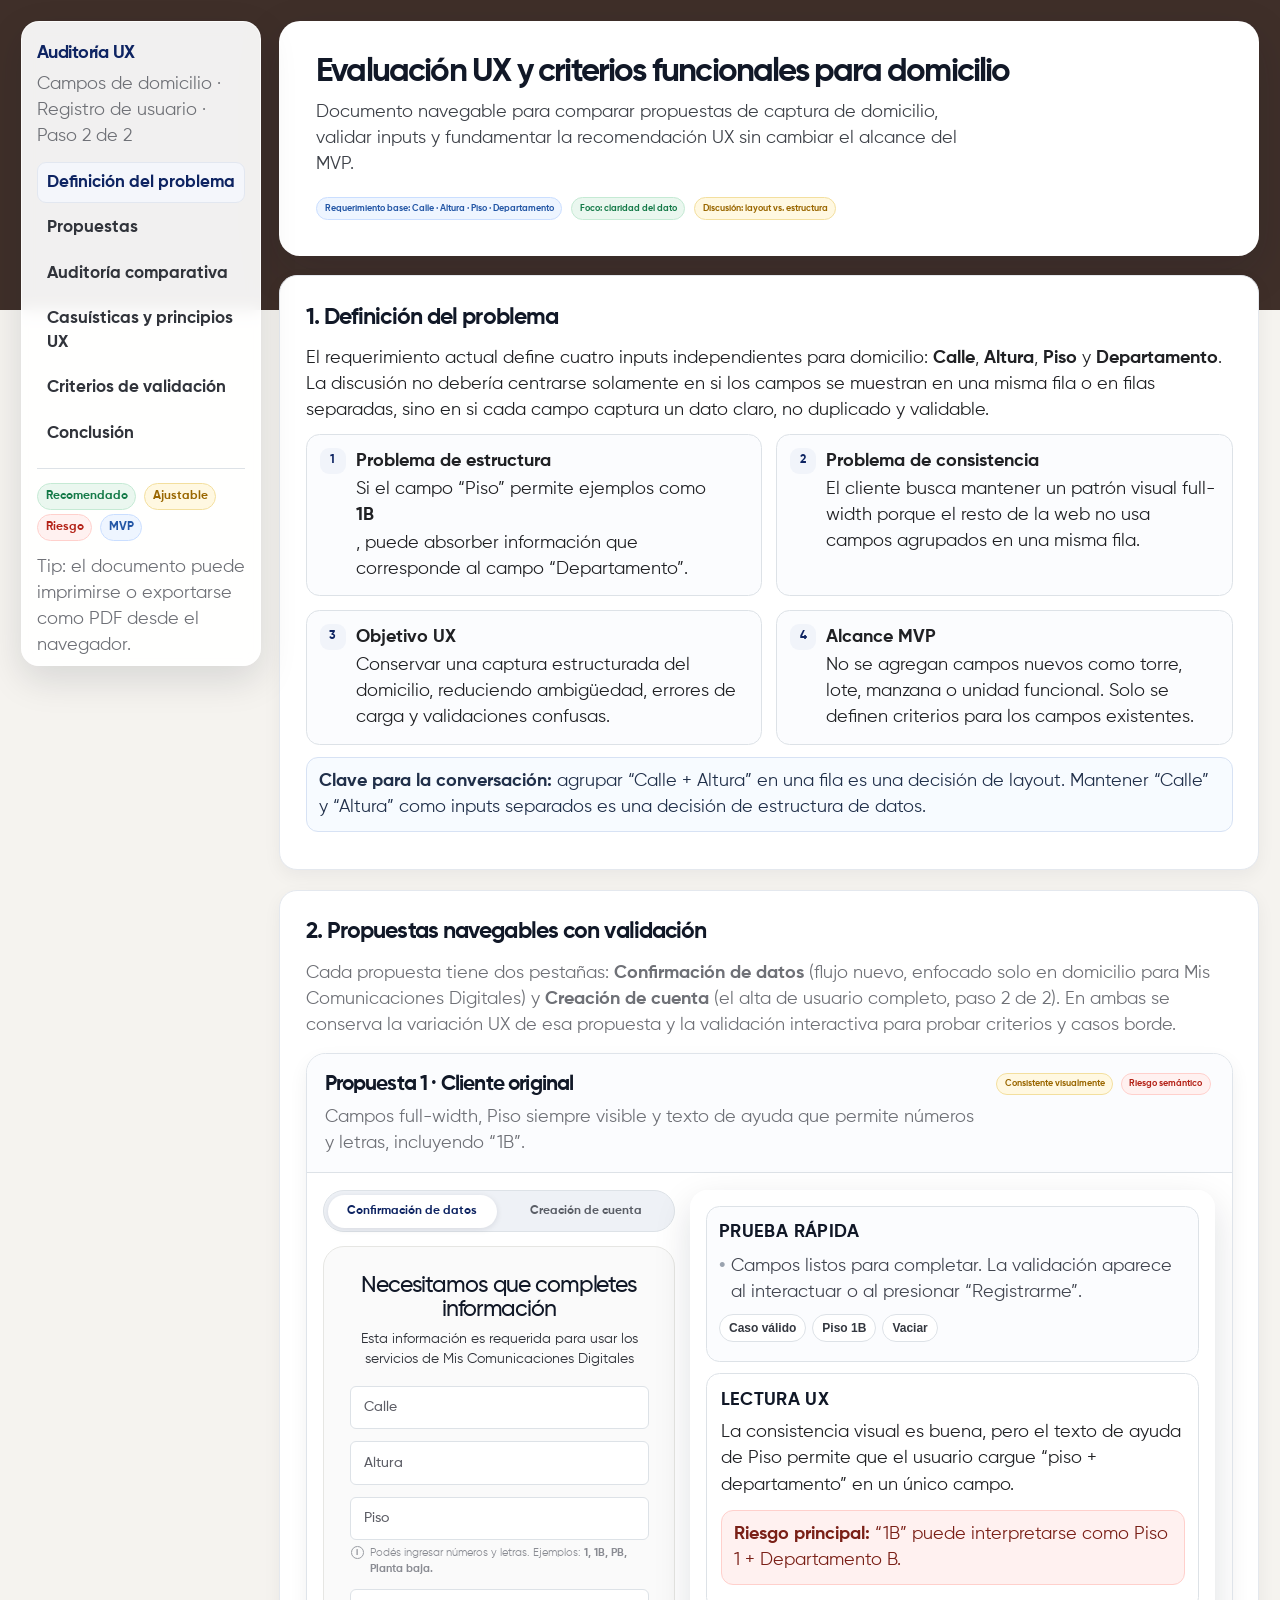
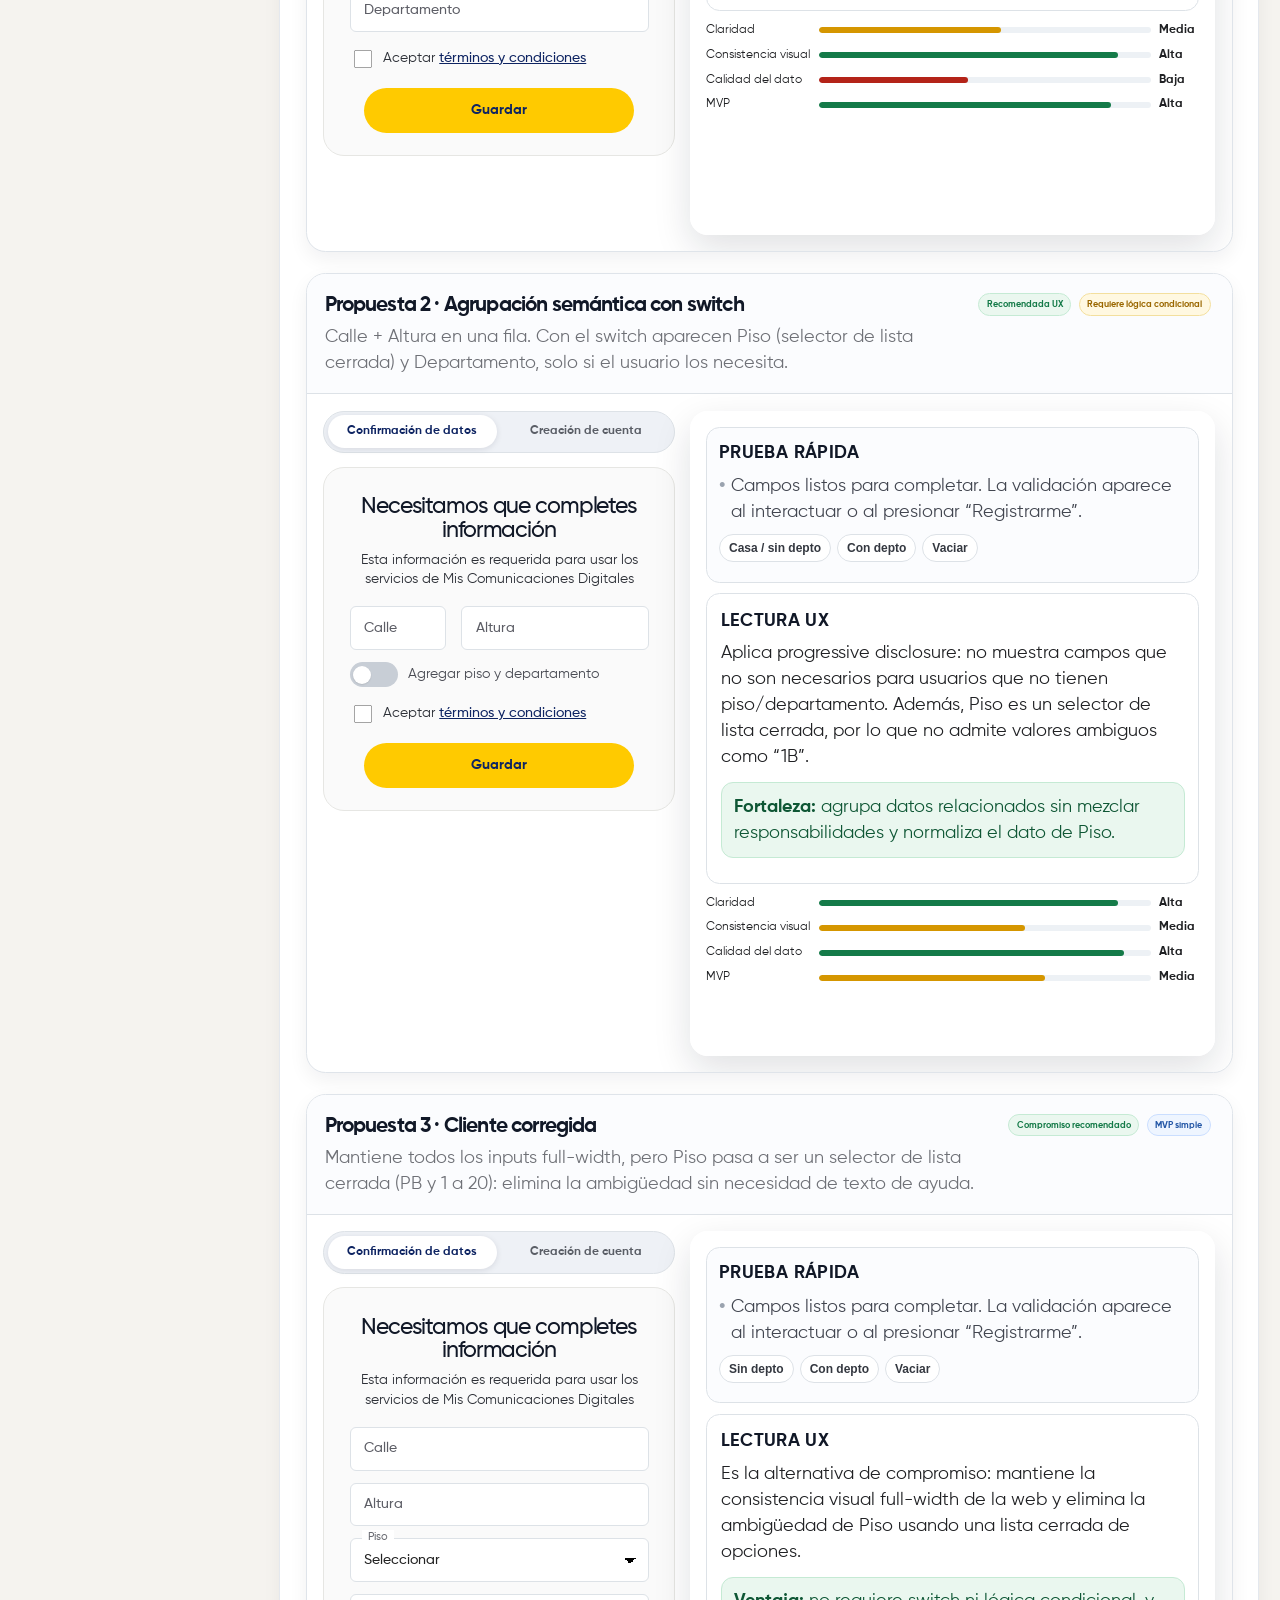
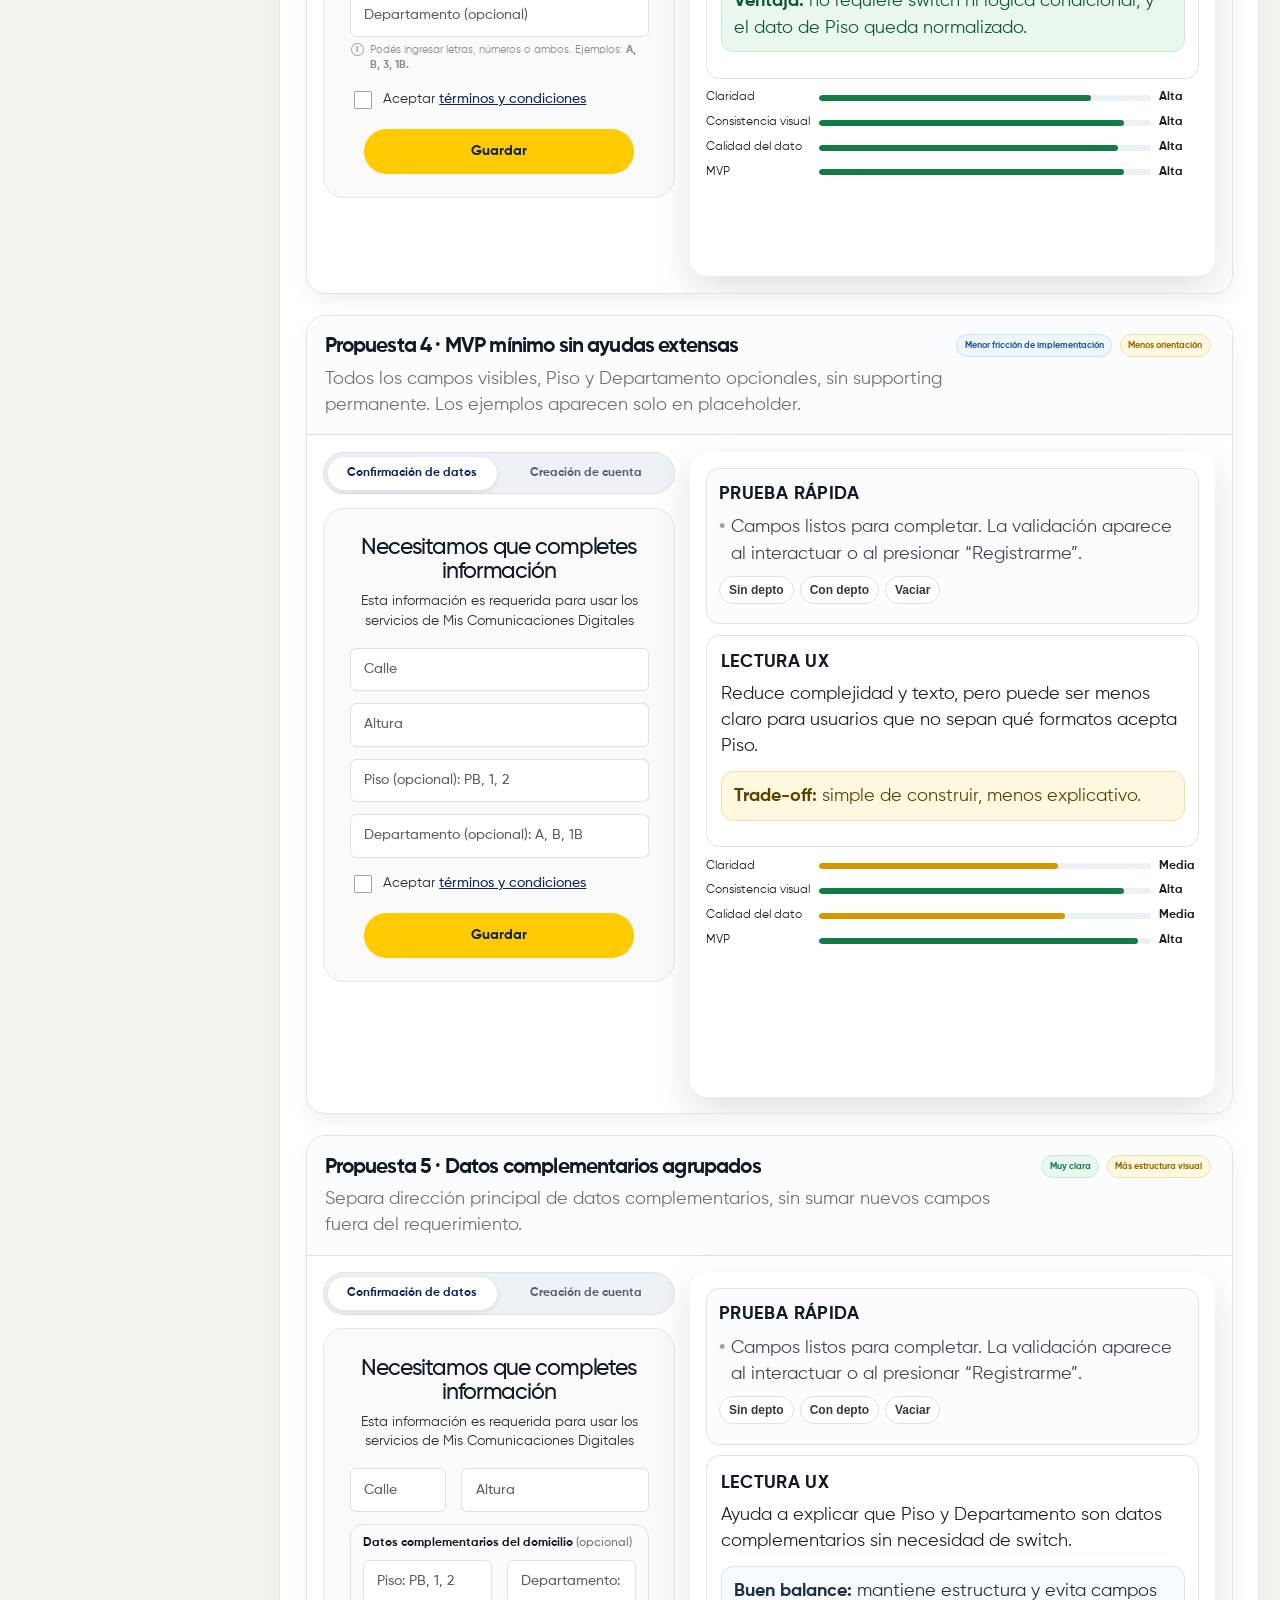
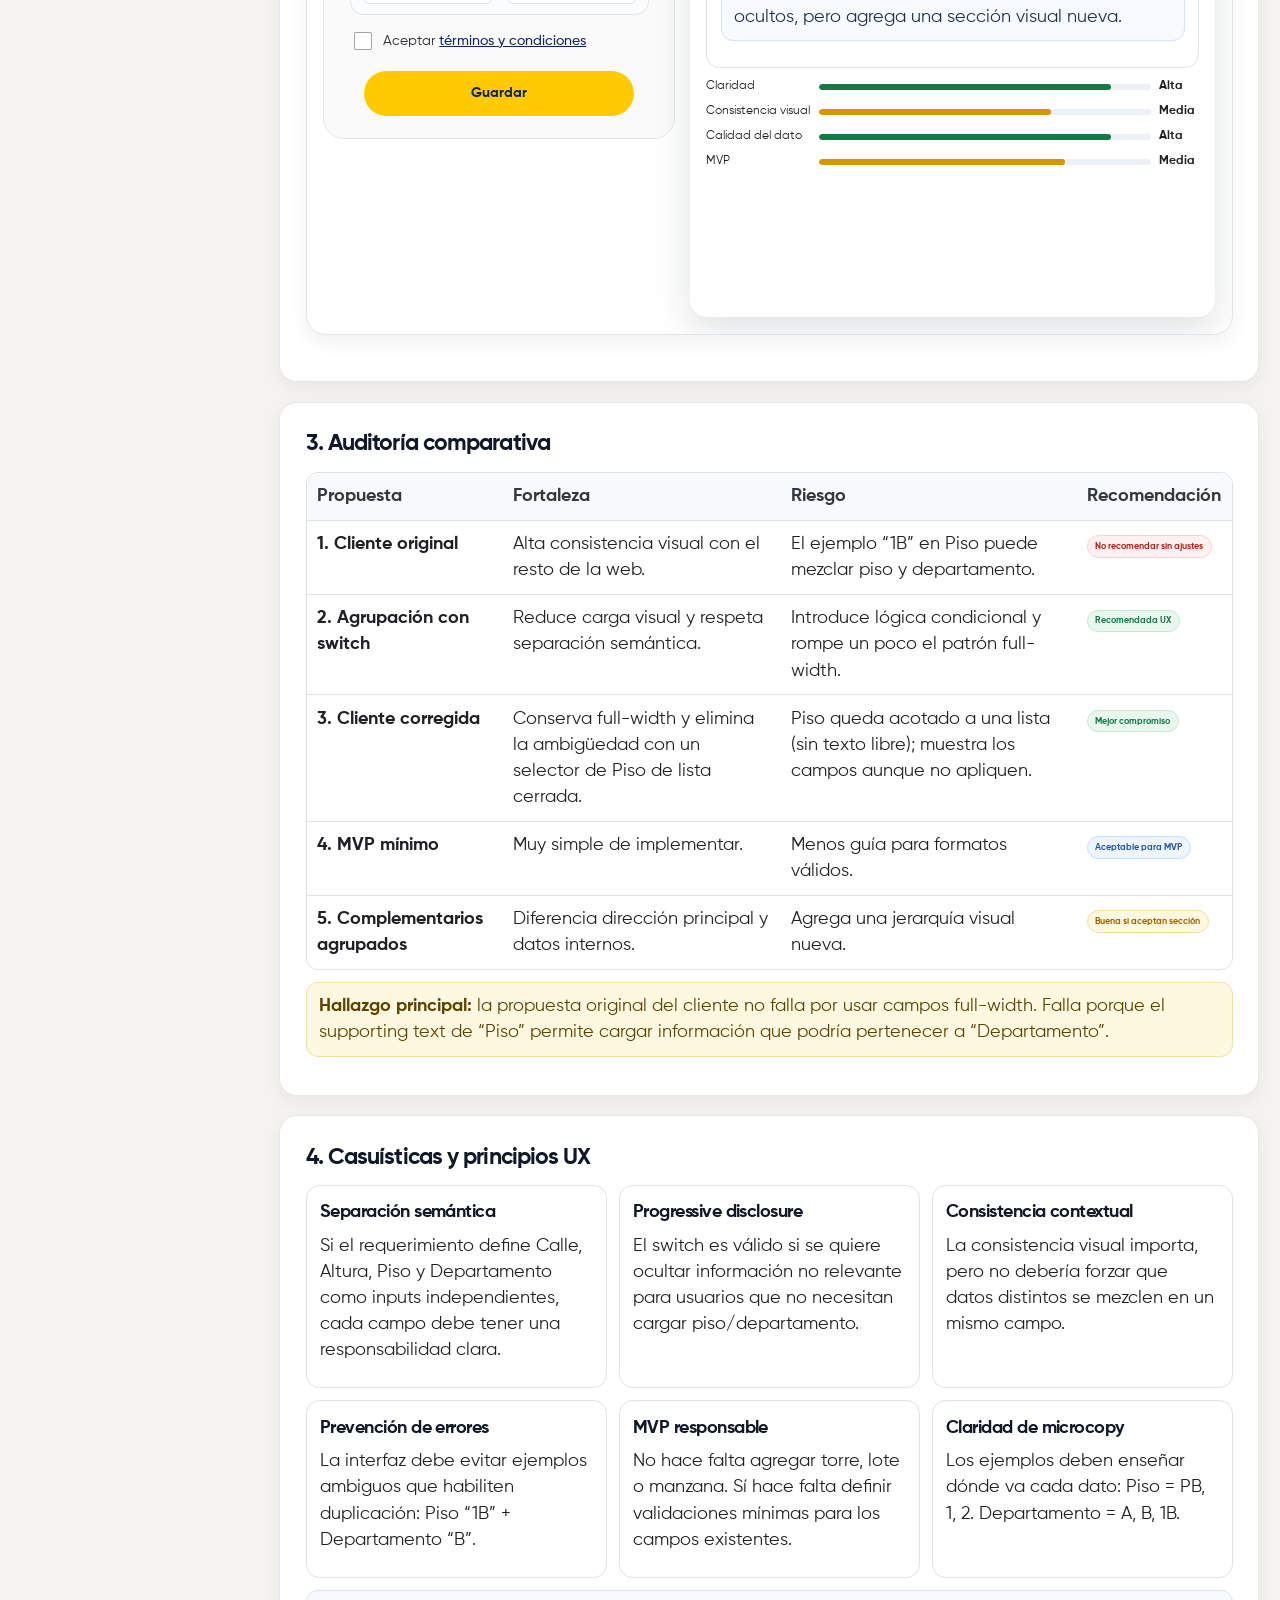
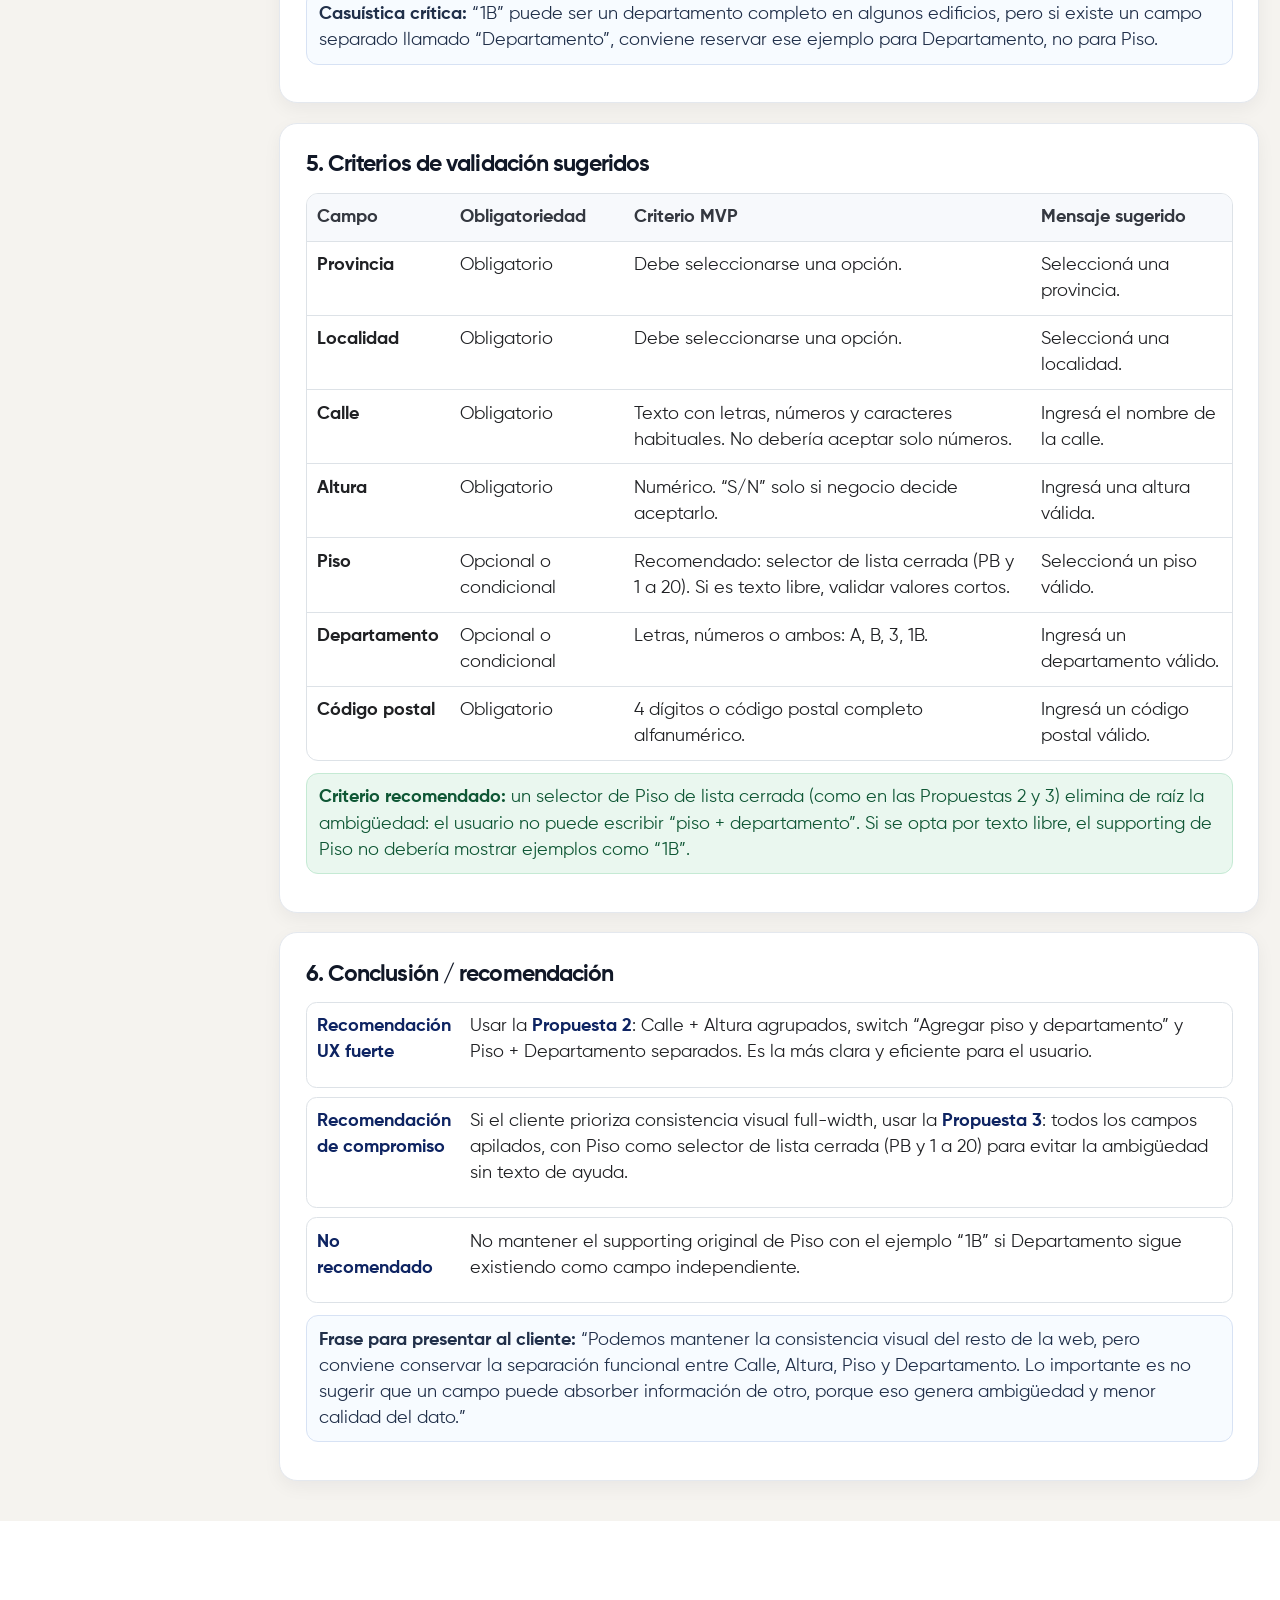
==== commit b1e363ba: "Sidebar 320 + ancho total 2100 + nav 22px; body de auditoria y proposal-desc a 24px; headline propue" ====
--- a/index.html
+++ b/index.html
@@ -38,7 +38,7 @@
     html{scroll-behavior:smooth}
     body{margin:0;background:linear-gradient(180deg,#3f2f29 0,#3f2f29 310px,var(--bg) 310px);color:var(--ink);font-family:var(--font);line-height:1.45;zoom:.75}
     a{color:var(--navy)}
-    .layout{display:grid;grid-template-columns:260px minmax(0,1fr);gap:24px;max-width:1910px;margin:0 auto;padding:28px}
+    .layout{display:grid;grid-template-columns:320px minmax(0,1fr);gap:24px;max-width:2100px;margin:0 auto;padding:28px}
     aside{position:sticky;top:20px;height:calc(100vh - 40px);align-self:start;background:rgba(255,255,255,.93);border:1px solid rgba(255,255,255,.72);box-shadow:0 18px 50px rgba(16,24,40,.13);border-radius:24px;padding:20px;backdrop-filter:blur(10px);overflow:auto}
     .brand{font-weight:850;font-size:20px;letter-spacing:-.03em;color:var(--navy);margin:4px 0 6px}
     .doc-subtitle{font-size:13px;color:var(--muted);margin:0 0 16px}
@@ -61,14 +61,14 @@
     .grid-2{display:grid;grid-template-columns:repeat(2,minmax(0,1fr));gap:18px}.grid-3{display:grid;grid-template-columns:repeat(3,minmax(0,1fr));gap:16px}.card{border:1px solid var(--line);border-radius:18px;padding:18px;background:#fff}.card.soft{background:#fbfcfe}
     .kpi{display:flex;gap:14px;align-items:flex-start}.kpi-num{width:34px;height:34px;border-radius:12px;background:#f1f4fa;color:var(--navy);display:grid;place-items:center;font-weight:850;flex:0 0 34px}.kpi p{margin:0}.kpi strong{display:block;margin-bottom:2px}
     .proposal{border:1px solid #dfe4ea;border-radius:26px;margin:20px 0 28px;overflow:hidden;background:#fff;box-shadow:0 10px 26px rgba(16,24,40,.06)}
-    .proposal-head{padding:22px 24px;border-bottom:1px solid var(--line);display:grid;grid-template-columns:minmax(0,1fr) auto;gap:18px;align-items:start;background:#fbfcfe}.proposal-title{margin:0;font-size:24px;letter-spacing:-.04em}.proposal-desc{margin:4px 0 0;color:var(--muted)}.proposal-badges{display:flex;flex-wrap:wrap;gap:6px;justify-content:flex-end}.proposal-body{display:grid;grid-template-columns:minmax(0,980px) minmax(340px,1fr);gap:20px;padding:22px}.audit-side{display:grid;gap:14px;align-content:start}.score-grid{display:grid;gap:10px}.score{display:grid;grid-template-columns:140px minmax(0,1fr) 54px;gap:10px;align-items:center;font-size:13px}.bar{height:8px;background:#edf1f5;border-radius:999px;overflow:hidden}.bar span{display:block;height:100%;border-radius:999px;background:#8995a4}.bar.ok span{background:var(--ok)}.bar.warn span{background:#d59600}.bar.bad span{background:var(--danger)}
+    .proposal-head{padding:22px 24px;border-bottom:1px solid var(--line);display:grid;grid-template-columns:minmax(0,1fr) auto;gap:18px;align-items:start;background:#fbfcfe}.proposal-title{margin:0;font-size:28px;letter-spacing:-.04em}.proposal-desc{margin:4px 0 0;color:var(--muted)}.proposal-badges{display:flex;flex-wrap:wrap;gap:6px;justify-content:flex-end}.proposal-body{display:grid;grid-template-columns:minmax(0,540px) minmax(340px,700px);gap:20px;padding:22px;justify-content:center}.audit-side{display:grid;gap:14px;align-content:start}.score-grid{display:grid;gap:10px}.score{display:grid;grid-template-columns:140px minmax(0,1fr) 54px;gap:10px;align-items:center;font-size:13px}.bar{height:8px;background:#edf1f5;border-radius:999px;overflow:hidden}.bar span{display:block;height:100%;border-radius:999px;background:#8995a4}.bar.ok span{background:var(--ok)}.bar.warn span{background:#d59600}.bar.bad span{background:var(--danger)}
     .mock-bg{background:transparent;padding:0;border-radius:0;border:0}.modal{background:#FAFAFA;border:1px solid #e6e6e3;border-radius:28px;padding:30px 34px;box-shadow:none;position:relative}.close{position:absolute;right:22px;top:16px;font-size:36px;line-height:1;color:#777;font-weight:250}.modal-top{display:flex;align-items:flex-start;justify-content:space-between;gap:20px;margin-bottom:24px}.mock-title{font-size:30px;line-height:1.05;margin:0 48px 8px 0;letter-spacing:-.05em;font-weight:600}.step{font-size:18px;margin-right:26px;color:#24272d}.mock-sub{font-size:18px;margin:0 0 24px;color:#2d3037}.form-grid{display:grid;gap:16px}.form-row{display:grid;grid-template-columns:minmax(0,1fr) 250px;gap:20px}.form-row.equal{grid-template-columns:1fr 1fr}.field-wrap{position:relative}.input,.select{width:100%;height:58px;border:2px solid var(--line);border-radius:8px;background:#fff;color:#222;font-size:19px;font-weight:500;padding:0 18px;outline:none;font-family:inherit;transition:.15s border,.15s box-shadow}.select{appearance:none;background-image:linear-gradient(45deg,transparent 50%,#000 50%),linear-gradient(135deg,#000 50%,transparent 50%);background-position:calc(100% - 23px) 25px,calc(100% - 16px) 25px;background-size:8px 8px,8px 8px;background-repeat:no-repeat;padding-right:46px}.input::placeholder{color:#5d5e66;opacity:1}.input:focus::placeholder{color:transparent}.input:focus,.select:focus{border-color:var(--focus);box-shadow:none}.floating-label{position:absolute;left:16px;top:-11px;background:#fff;padding:0 8px;color:var(--focus);font-size:15px;font-weight:600;line-height:20px;opacity:0;visibility:hidden;z-index:2;transition:.12s opacity}.field-wrap:focus-within .floating-label,.field-wrap:has(.input:not(:placeholder-shown)) .floating-label,.select-field .floating-label{opacity:1;visibility:visible}.select-field .floating-label{color:#696b72}.helper{display:flex;gap:8px;align-items:flex-start;font-size:14px;color:#8a8c93;margin:8px 2px 0}.helper .ico{width:17px;height:17px;border:1.5px solid #9a9da3;border-radius:50%;display:inline-grid;place-items:center;font-size:12px;font-weight:900;line-height:1;flex:0 0 17px}.field-error{font-size:13px;color:var(--danger);margin:6px 2px 0;display:none}.field-warning{font-size:13px;color:var(--warn);margin:6px 2px 0;display:none}.field-wrap.invalid .input,.field-wrap.invalid .select{border-color:var(--danger);box-shadow:0 0 0 3px rgba(180,35,24,.08)}.field-wrap.invalid .field-error{display:block}.field-wrap.has-warning .field-warning{display:block}.actions{display:grid;grid-template-columns:1fr 1.15fr;gap:22px;align-items:center;margin-top:20px}.back{justify-self:start;color:var(--navy);font-weight:850;text-decoration:underline;text-decoration-color:var(--yellow);text-decoration-thickness:3px;text-underline-offset:4px;font-size:18px}.primary{height:60px;border:0;border-radius:999px;background:var(--yellow);color:var(--navy);font-size:19px;font-weight:850;font-family:inherit;cursor:pointer}.primary:hover{filter:brightness(.98)}.footer-login{border-top:1px solid var(--line);margin-top:26px;padding-top:26px;text-align:center;font-size:18px}.footer-login a{font-weight:600;text-underline-offset:3px}.switch-line{display:flex;align-items:center;gap:14px}.switch{position:relative;width:64px;height:34px;display:inline-block;flex:0 0 auto}.switch input{opacity:0;width:0;height:0}.slider{position:absolute;inset:0;background:#c8ced6;border-radius:999px;cursor:pointer;transition:.2s}.slider:before{content:"";position:absolute;width:24px;height:24px;left:5px;top:5px;background:#fff;border-radius:50%;transition:.2s;box-shadow:0 1px 2px rgba(0,0,0,.12)}.switch input:checked + .slider{background:var(--green)}.switch input:checked + .slider:before{transform:translateX(30px)}.switch-text{font-size:18px;color:#4a4c54}.conditional{display:none}.conditional.show{display:grid}.validation-panel{border:1px solid var(--line);background:#fbfcfe;border-radius:18px;padding:16px}.validation-panel h4{margin-bottom:10px}.validation-list{list-style:none;padding:0;margin:0;display:grid;gap:8px}.validation-list li{display:flex;gap:8px;align-items:flex-start;font-size:14px;color:#424650}.validation-list li:before{content:"•";color:#9aa3af;font-weight:900}.validation-list li.ok:before{content:"✓";color:var(--ok)}.validation-list li.bad:before{content:"×";color:var(--danger)}.validation-list li.warn:before{content:"!";color:var(--warn)}.inline-tools{display:flex;flex-wrap:wrap;gap:8px;margin-top:12px}.ghost{border:1px solid var(--line);background:#fff;border-radius:999px;padding:8px 12px;font-size:13px;font-weight:750;cursor:pointer;color:#343840}.ghost:hover{background:#f7f9fc}.results{margin-top:10px;font-size:13px}.status-pill{display:inline-flex;align-items:center;gap:6px;border-radius:999px;padding:6px 10px;font-size:12px;font-weight:850}.status-pill.ok{background:var(--ok-bg);color:var(--ok)}.status-pill.bad{background:var(--danger-bg);color:var(--danger)}.status-pill.warn{background:var(--warn-bg);color:var(--warn)}
     table{width:100%;border-collapse:separate;border-spacing:0;border:1px solid var(--line);border-radius:16px;overflow:hidden;font-size:14px}th,td{padding:14px;border-bottom:1px solid var(--line);vertical-align:top;text-align:left}th{background:#f7f9fc;color:#343840;font-weight:850}tr:last-child td{border-bottom:0}.decision{display:grid;gap:12px}.decision-row{display:grid;grid-template-columns:190px minmax(0,1fr);gap:14px;padding:14px;border:1px solid var(--line);border-radius:14px;background:#fff}.decision-row strong{color:var(--navy)}
     .print-note{font-size:12px;color:var(--muted);margin-top:14px}
     /* Tamaño base/mínimo de lectura unificado (= .lead, 24px) fuera de las cards de propuestas */
     .brand{font-size:24px}
     .doc-subtitle{font-size:24px}
-    .nav a{font-size:24px}
+    .nav a{font-size:22px}
     .legend{font-size:24px}
     .legend .chip{font-size:16px}
     .legend .print-note{font-size:24px}
@@ -79,11 +79,12 @@
     section>.note,section>.warning,section>.danger,section>.success{font-size:24px}
     table{font-size:24px}
     .decision-row p,.decision-row strong{font-size:24px}
-    /* Tarjetas de auditoría (prueba rápida / lectura UX) — más legibles */
-    .audit-side .validation-panel h4,.audit-side .card h4{font-size:18px}
-    .audit-side .validation-list li{font-size:18px}
-    .audit-side .card p{font-size:18px}
-    .audit-side .note,.audit-side .success,.audit-side .danger,.audit-side .warning{font-size:17px}
+    /* Encabezado de la propuesta + tarjetas de auditoría: body unificado a 24px */
+    .proposal-desc{font-size:24px}
+    .audit-side .validation-panel h4,.audit-side .card h4{font-size:24px}
+    .audit-side .validation-list li{font-size:24px}
+    .audit-side .card p{font-size:24px}
+    .audit-side .note,.audit-side .success,.audit-side .danger,.audit-side .warning{font-size:24px}
     .audit-side .ghost{font-size:16px}
     .audit-side .score{font-size:16px}
     .audit-side .results,.audit-side .status-pill{font-size:15px}
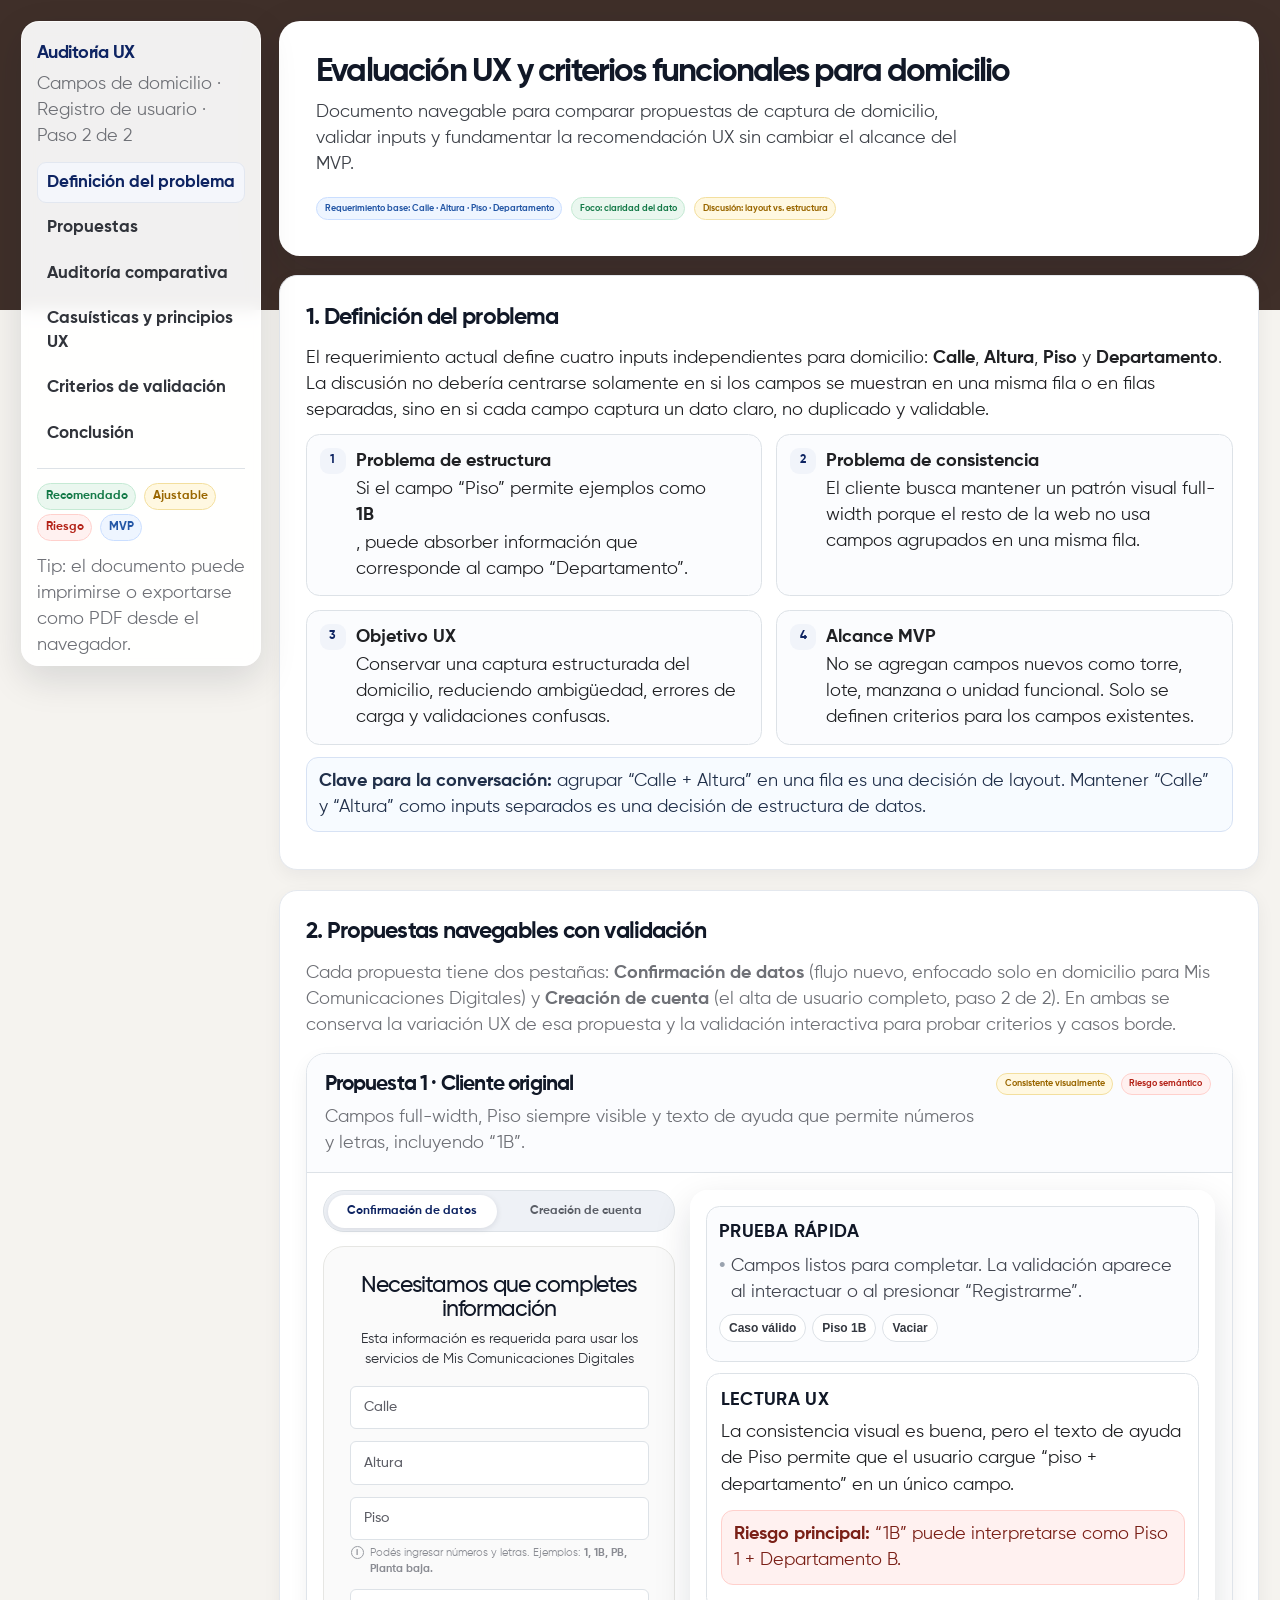
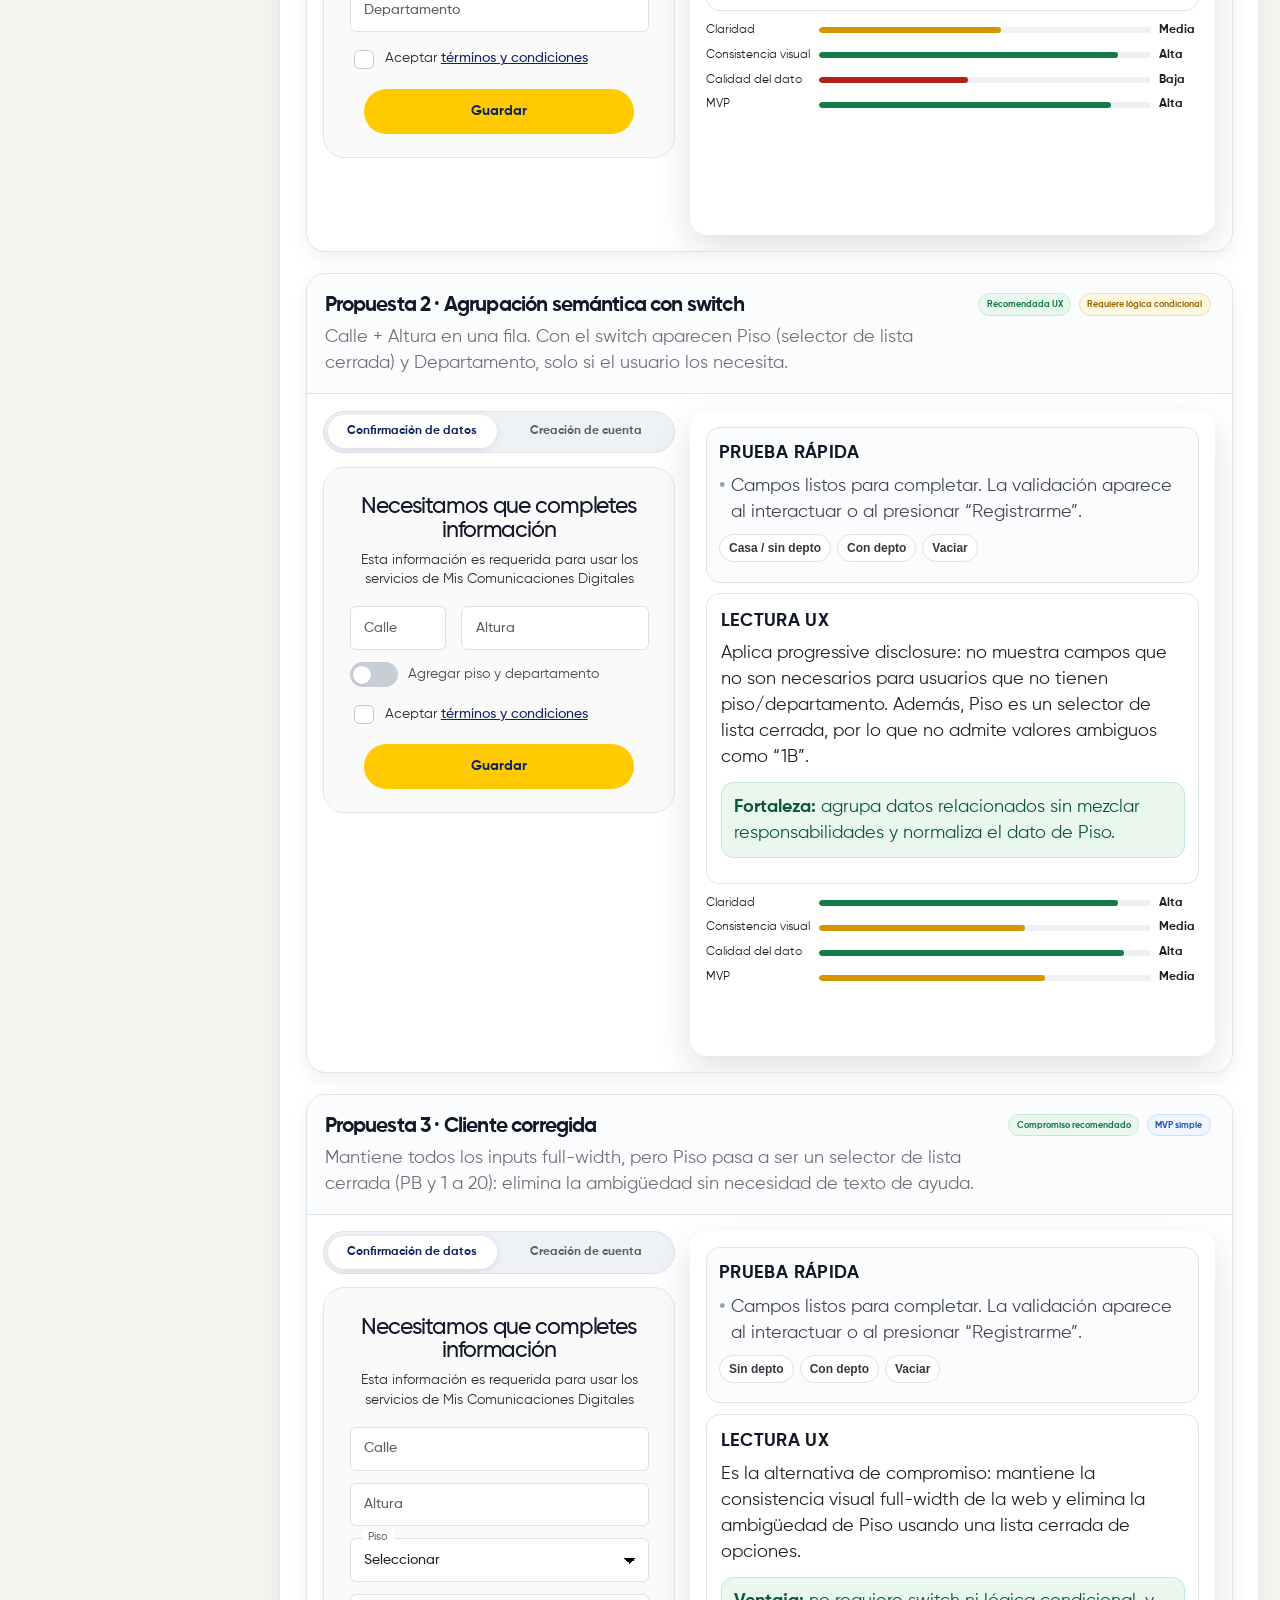
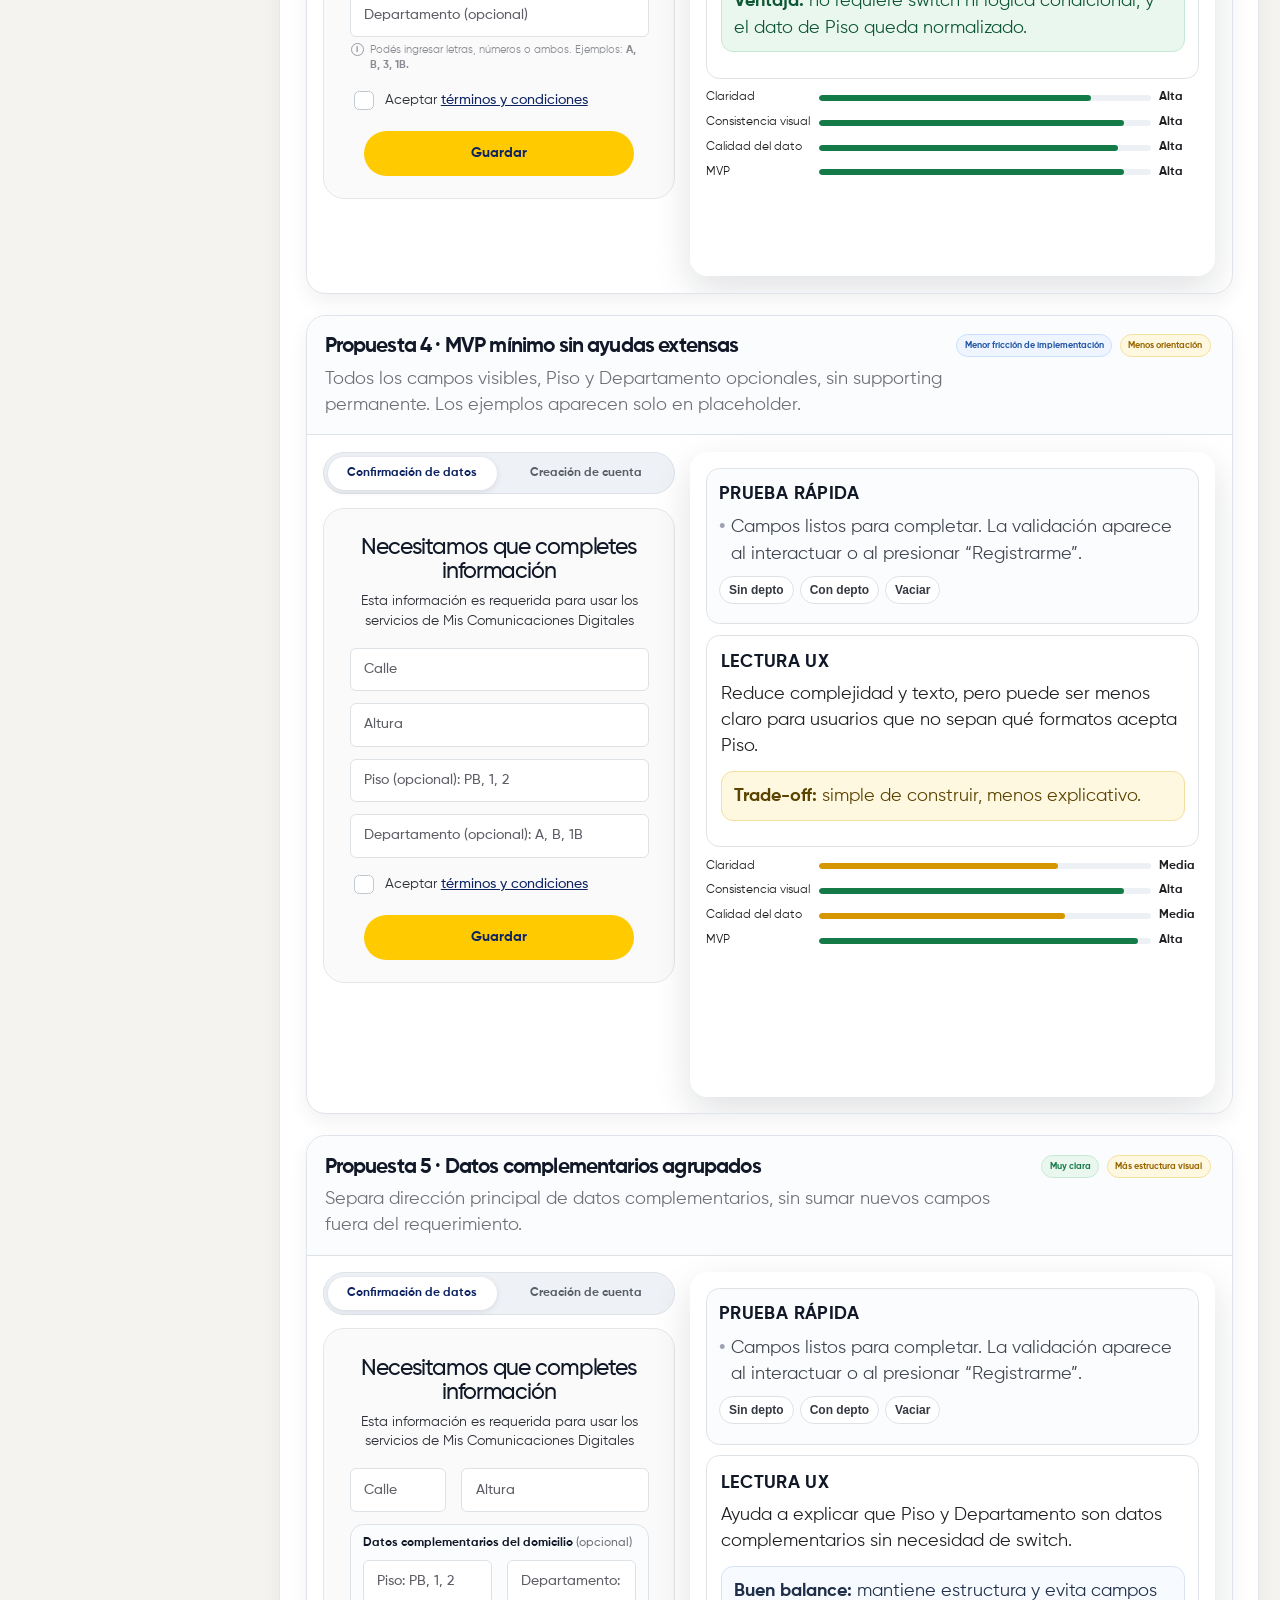
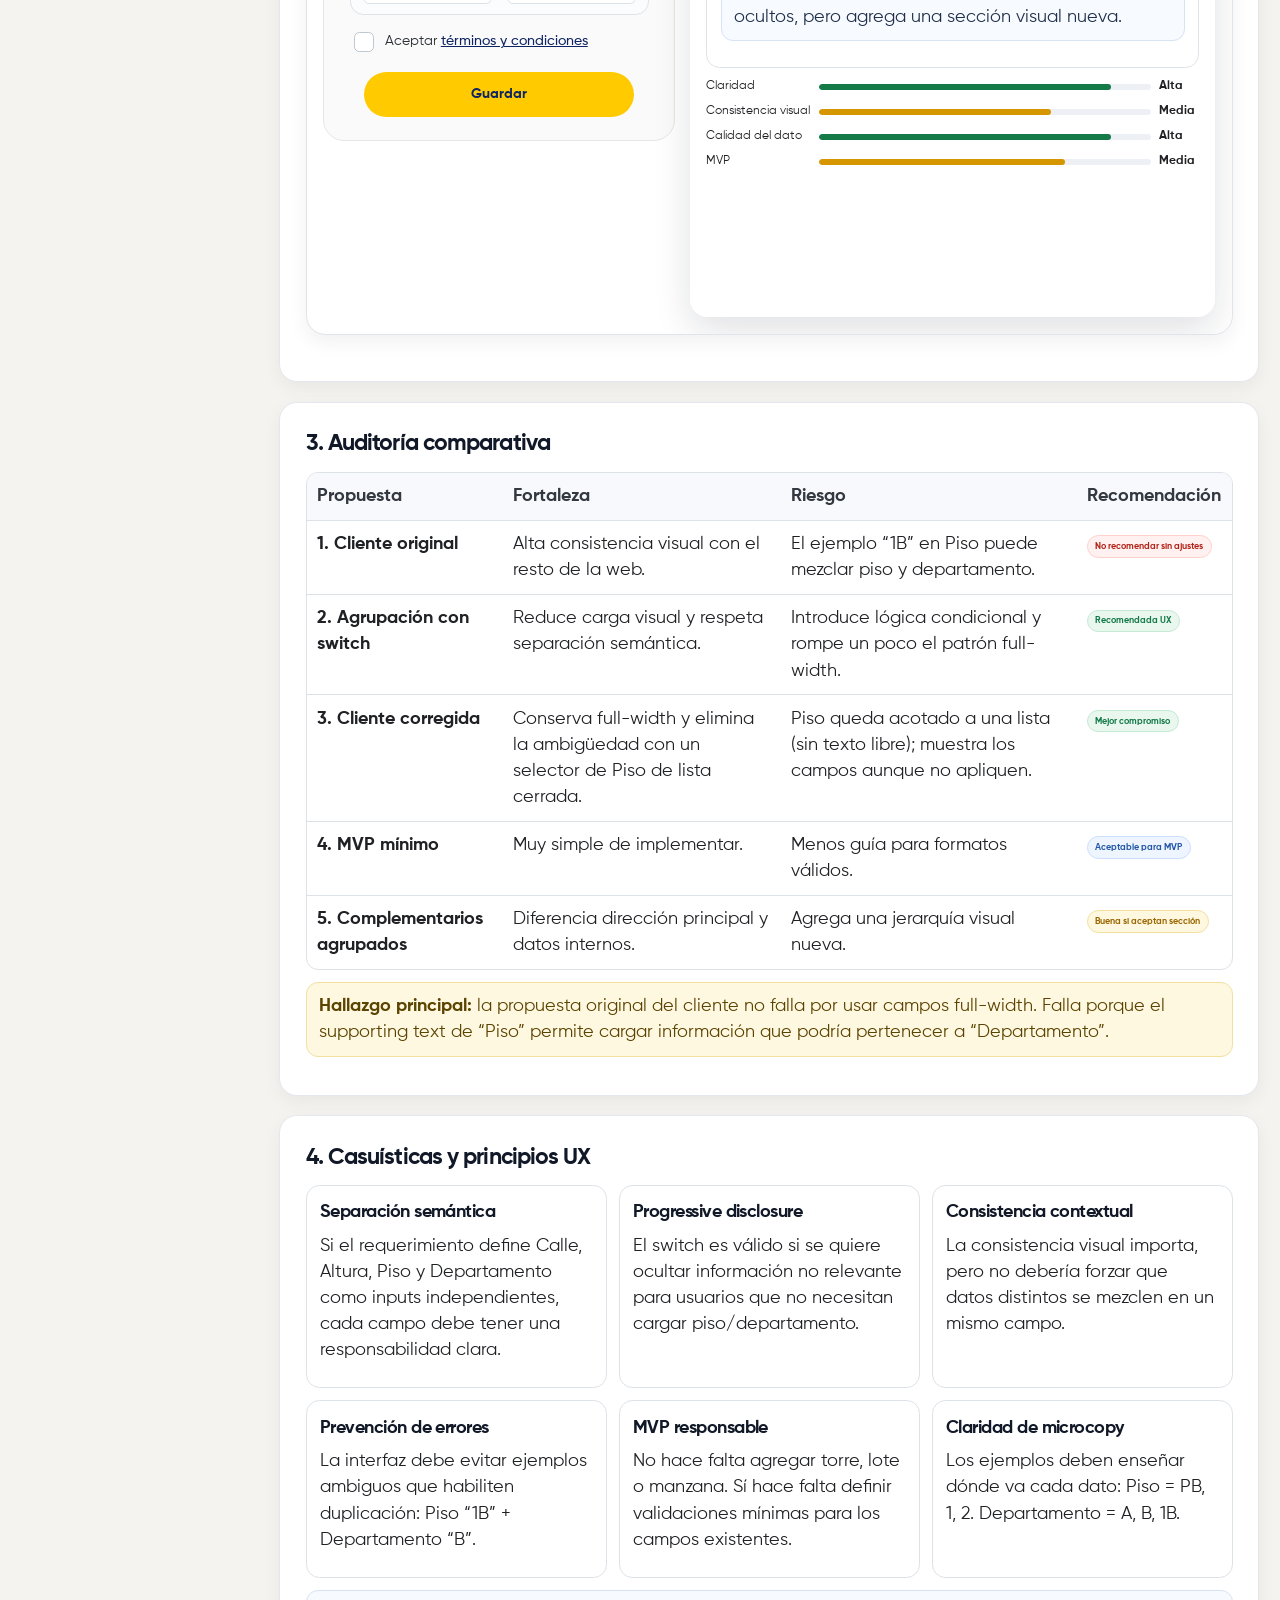
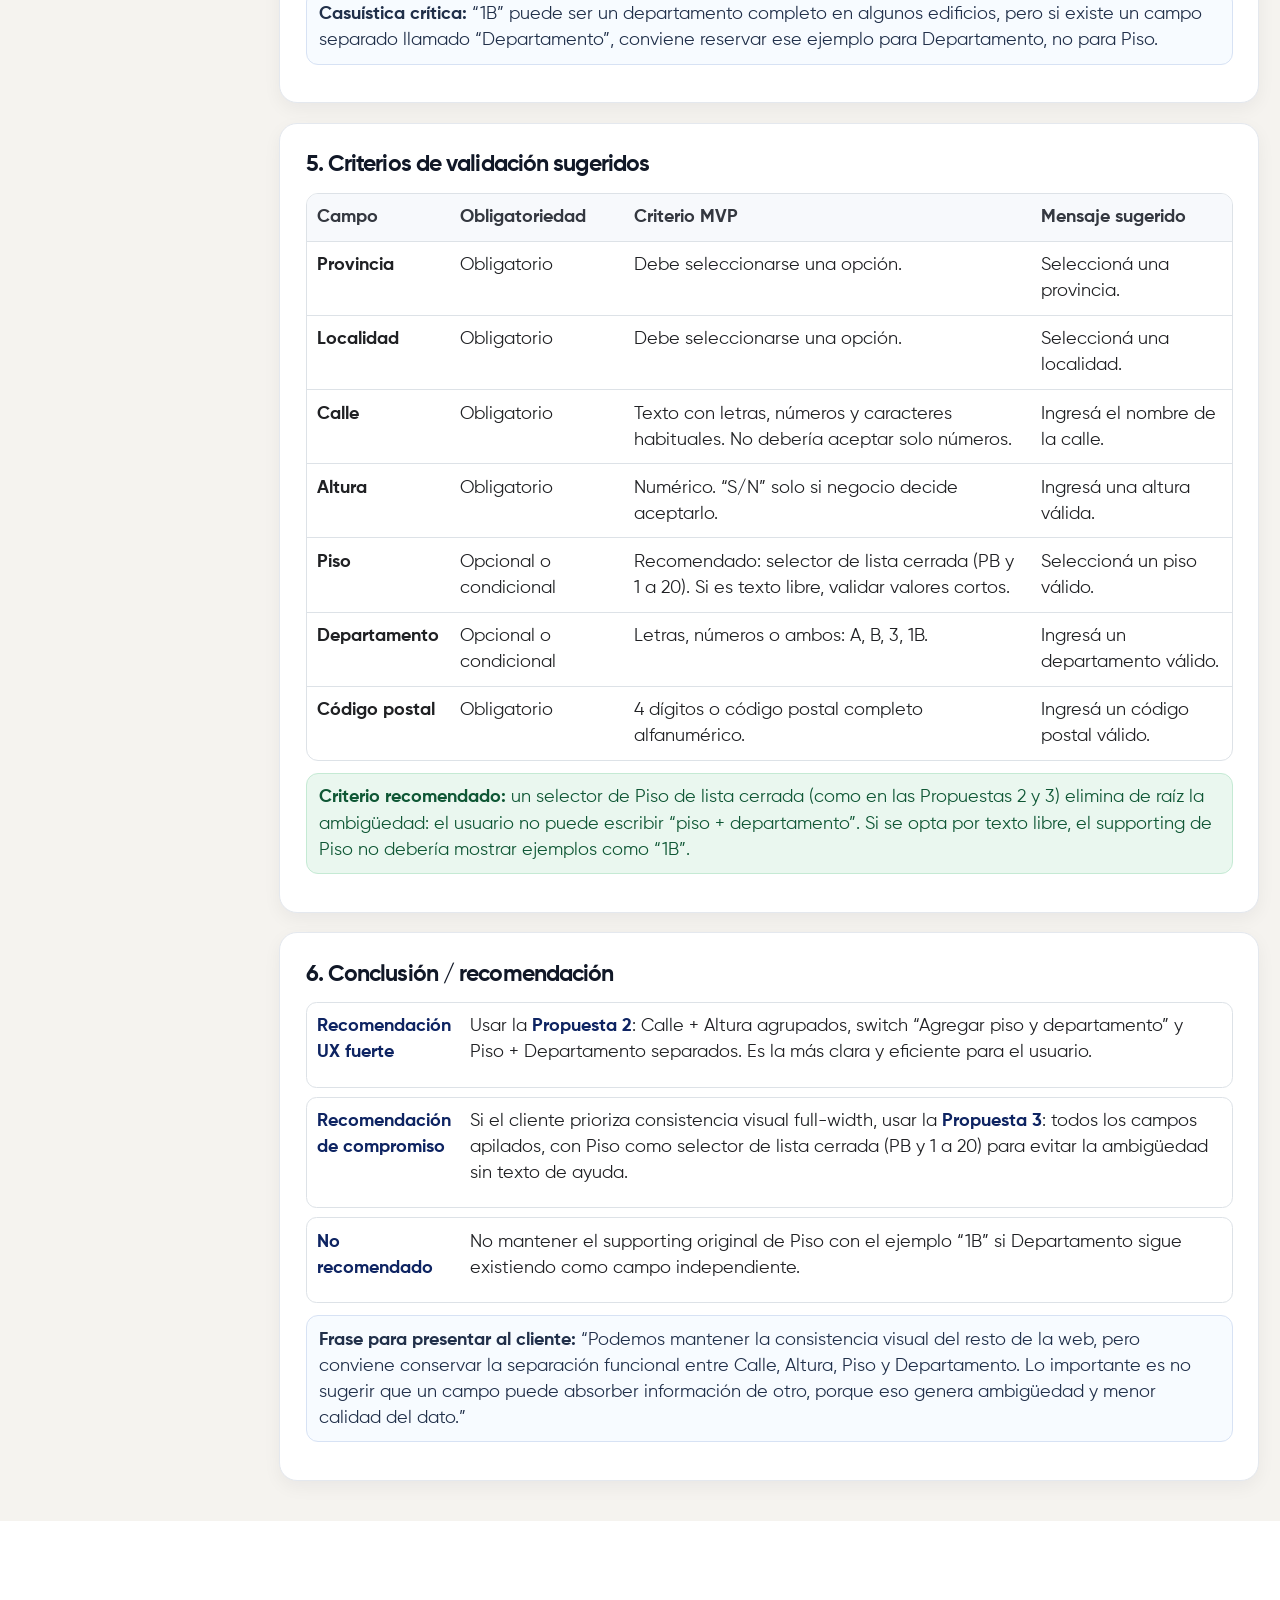
==== commit 0038da04: "Checkbox de terminos: custom redondeado navy con tilde blanca (igual a referencia) Co-Authored-By: C" ====
--- a/index.html
+++ b/index.html
@@ -98,7 +98,9 @@
     .confirm-card .mock-title{text-align:center;margin:8px 0 10px}
     .confirm-card .mock-sub{text-align:center;margin:0 0 22px}
     .terms{display:flex;align-items:center;gap:12px;margin:20px 2px 2px;font-size:18px;color:#2d3037}
-    .terms input{width:24px;height:24px;flex:0 0 auto;accent-color:var(--green);cursor:pointer}
+    .terms input{appearance:none;-webkit-appearance:none;width:26px;height:26px;flex:0 0 auto;border:2px solid var(--line-strong);border-radius:7px;background:#fff;cursor:pointer;position:relative;transition:.15s}
+    .terms input:checked{background:var(--navy);border-color:var(--navy)}
+    .terms input:checked::after{content:"";position:absolute;left:8px;top:4px;width:6px;height:11px;border:solid #fff;border-width:0 2.5px 2.5px 0;transform:rotate(45deg)}
     .terms a{font-weight:600;color:var(--navy)}
     .confirm-actions{display:flex;justify-content:center;margin-top:24px}
     .confirm-actions .primary{min-width:360px;padding:0 48px}
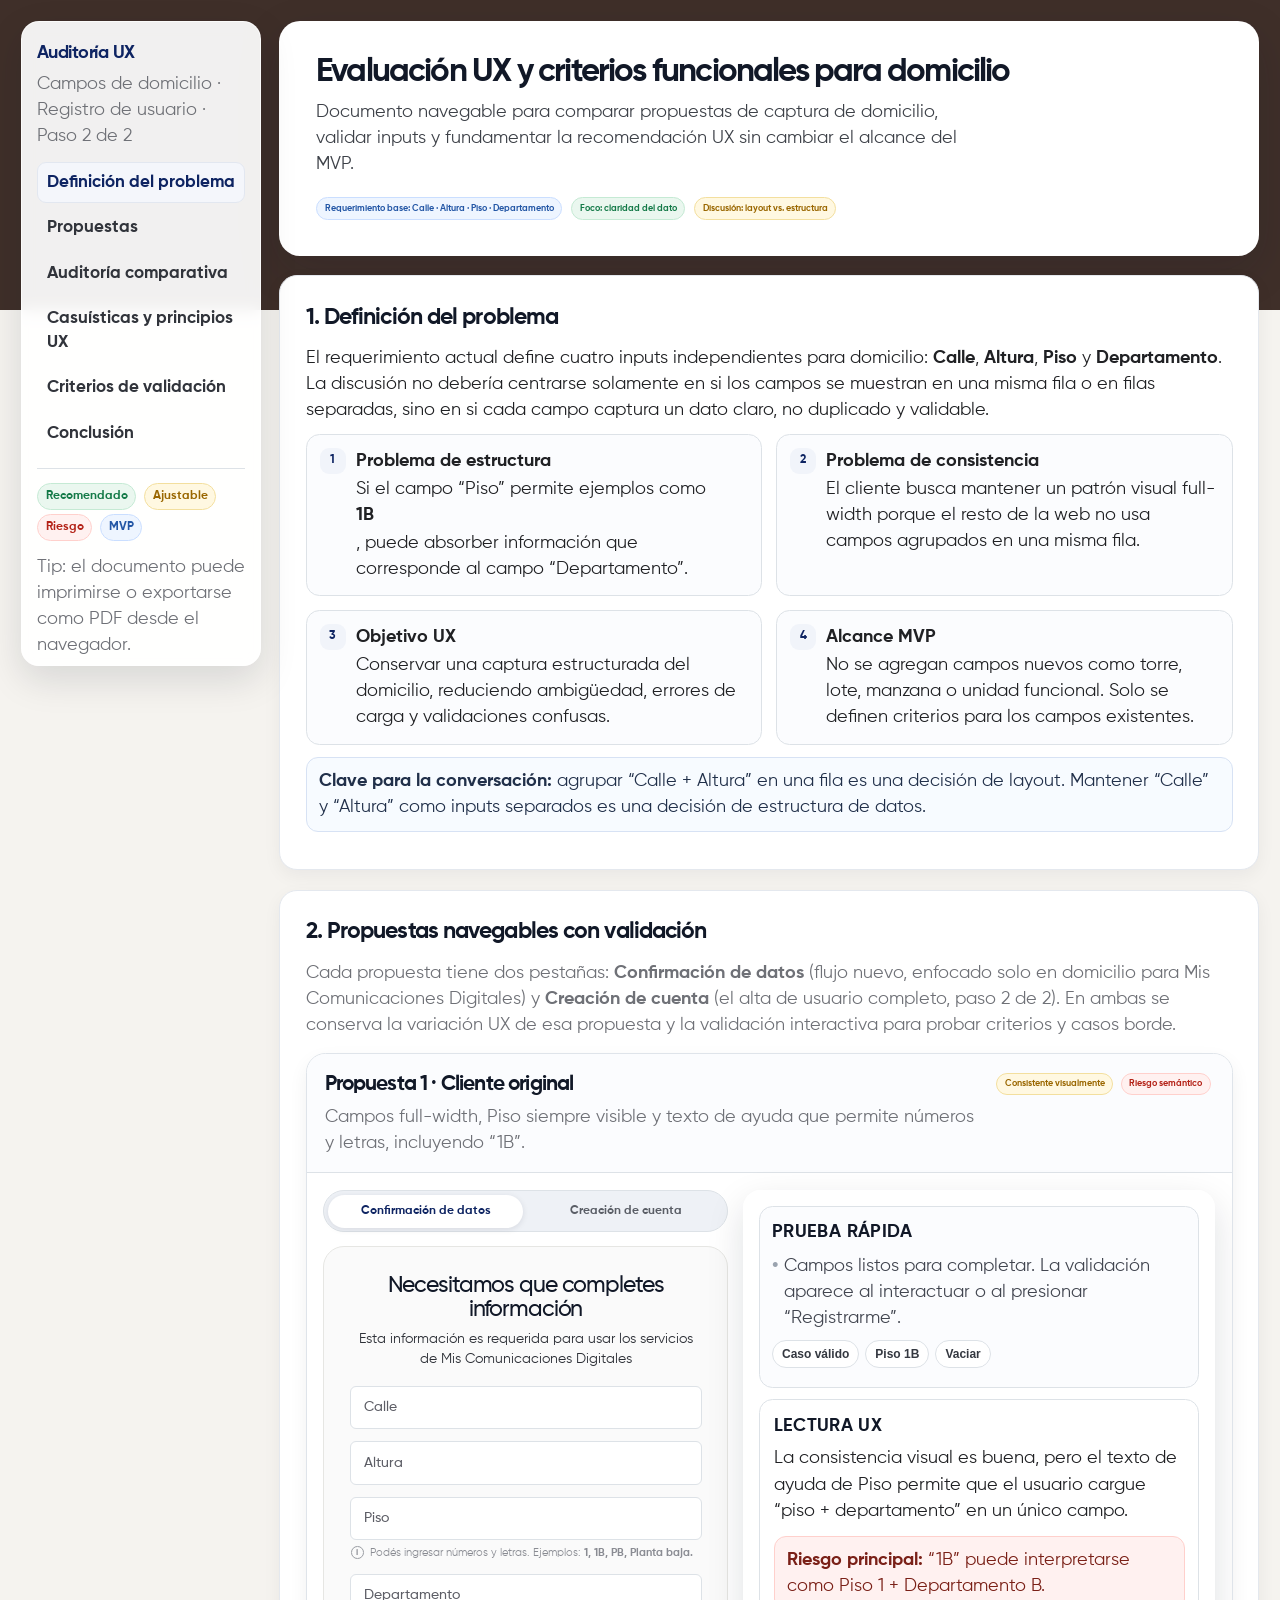
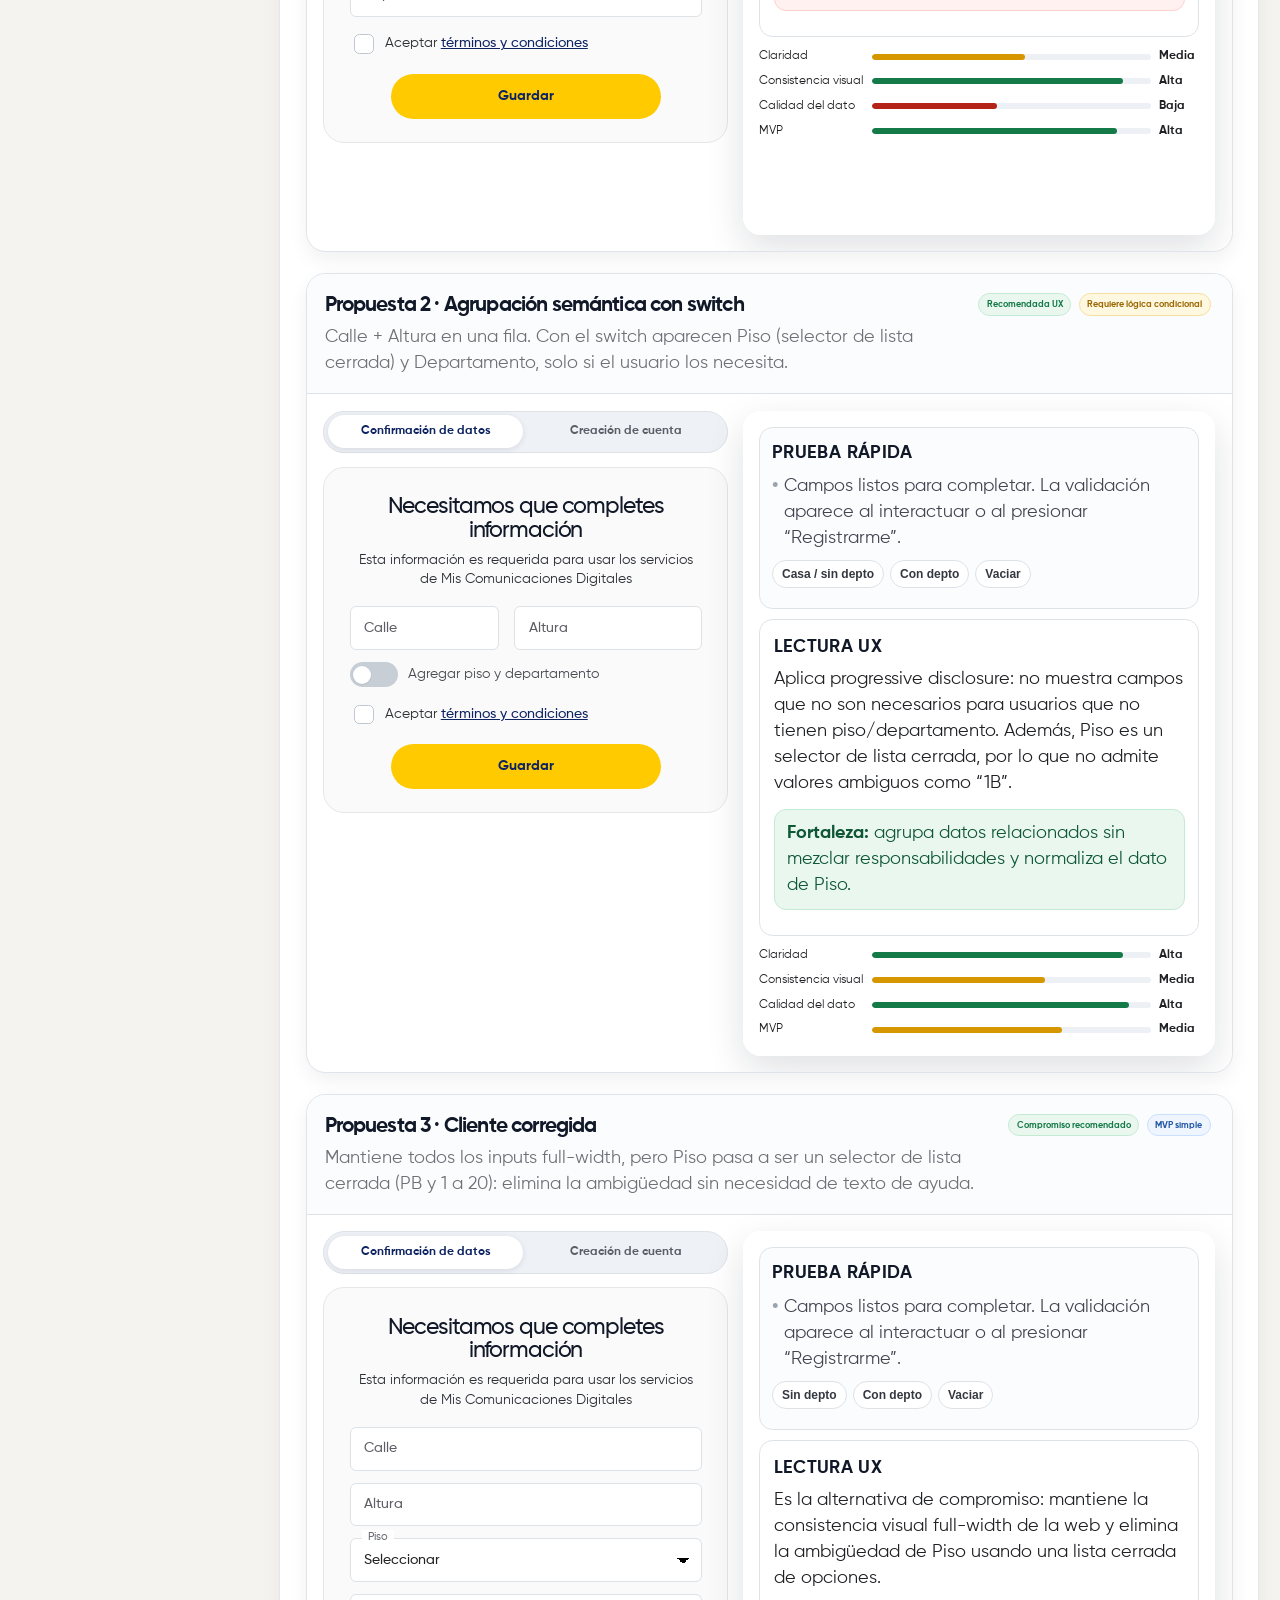
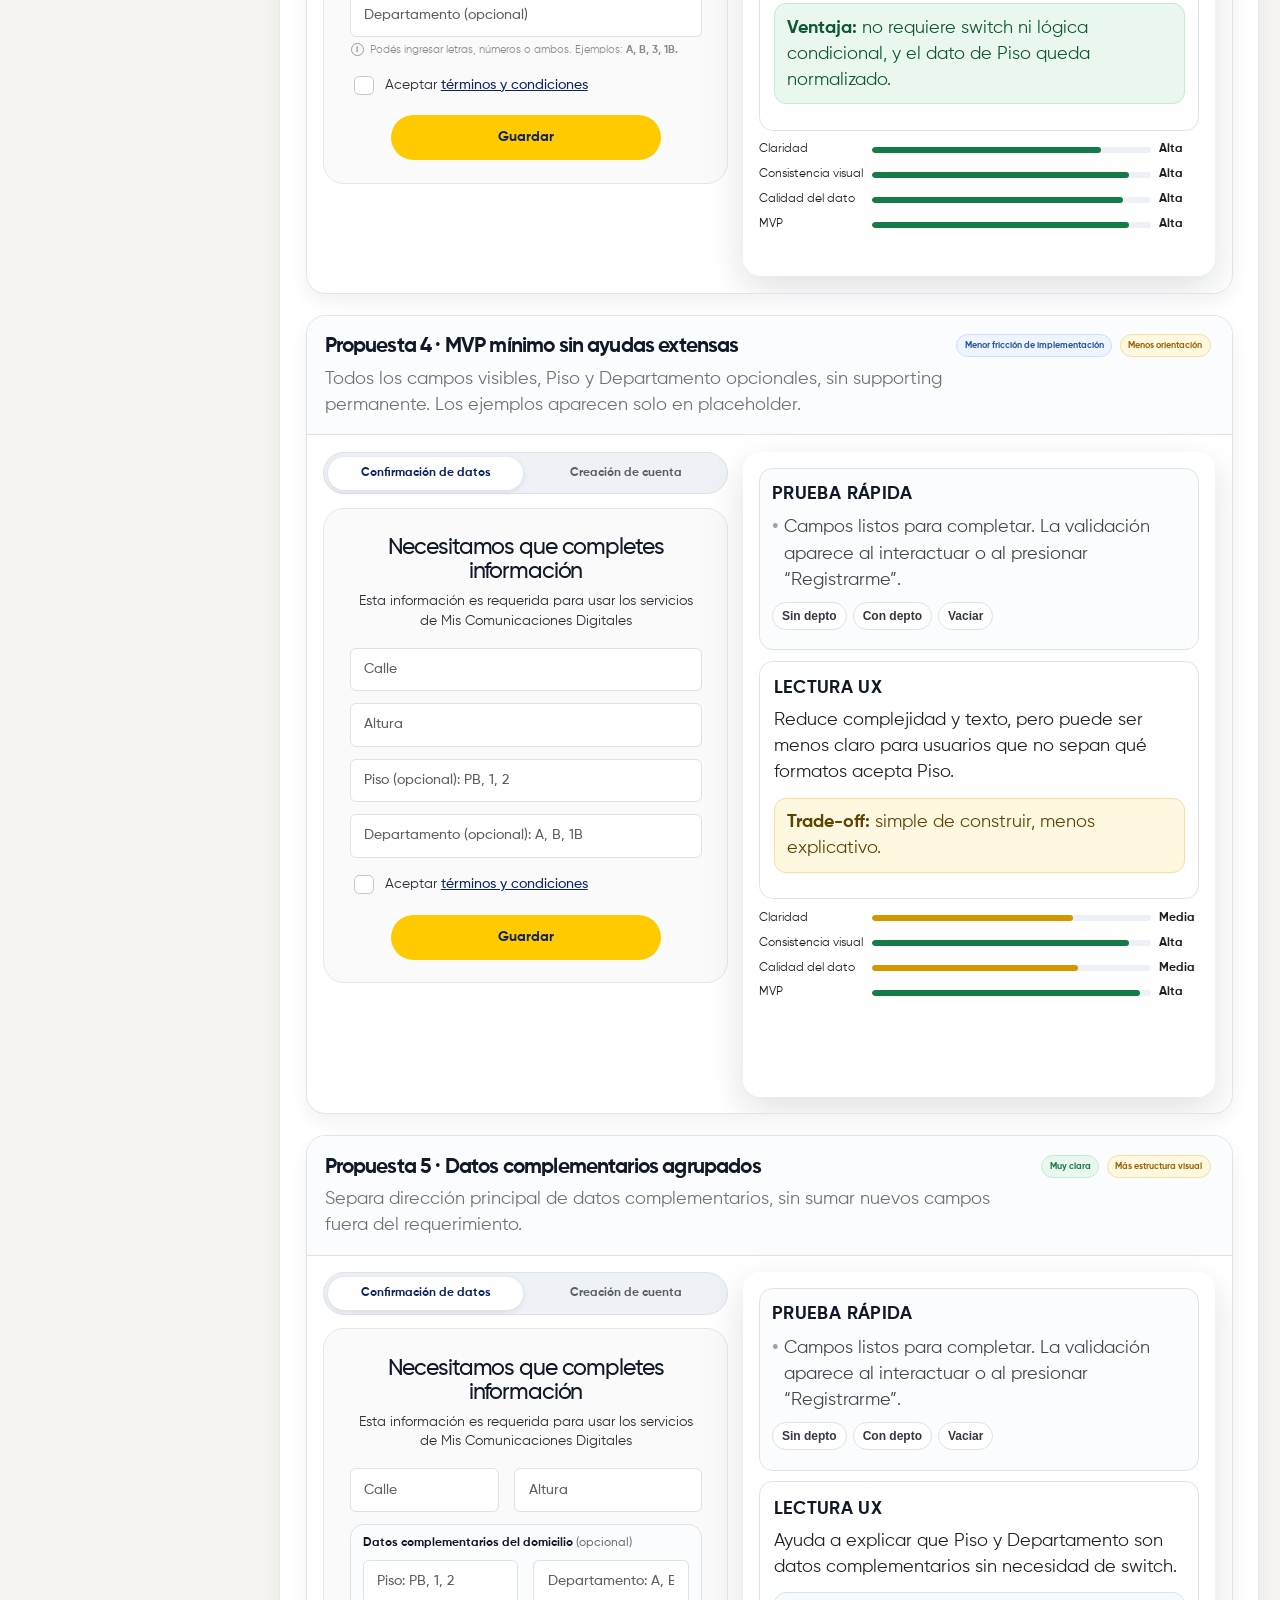
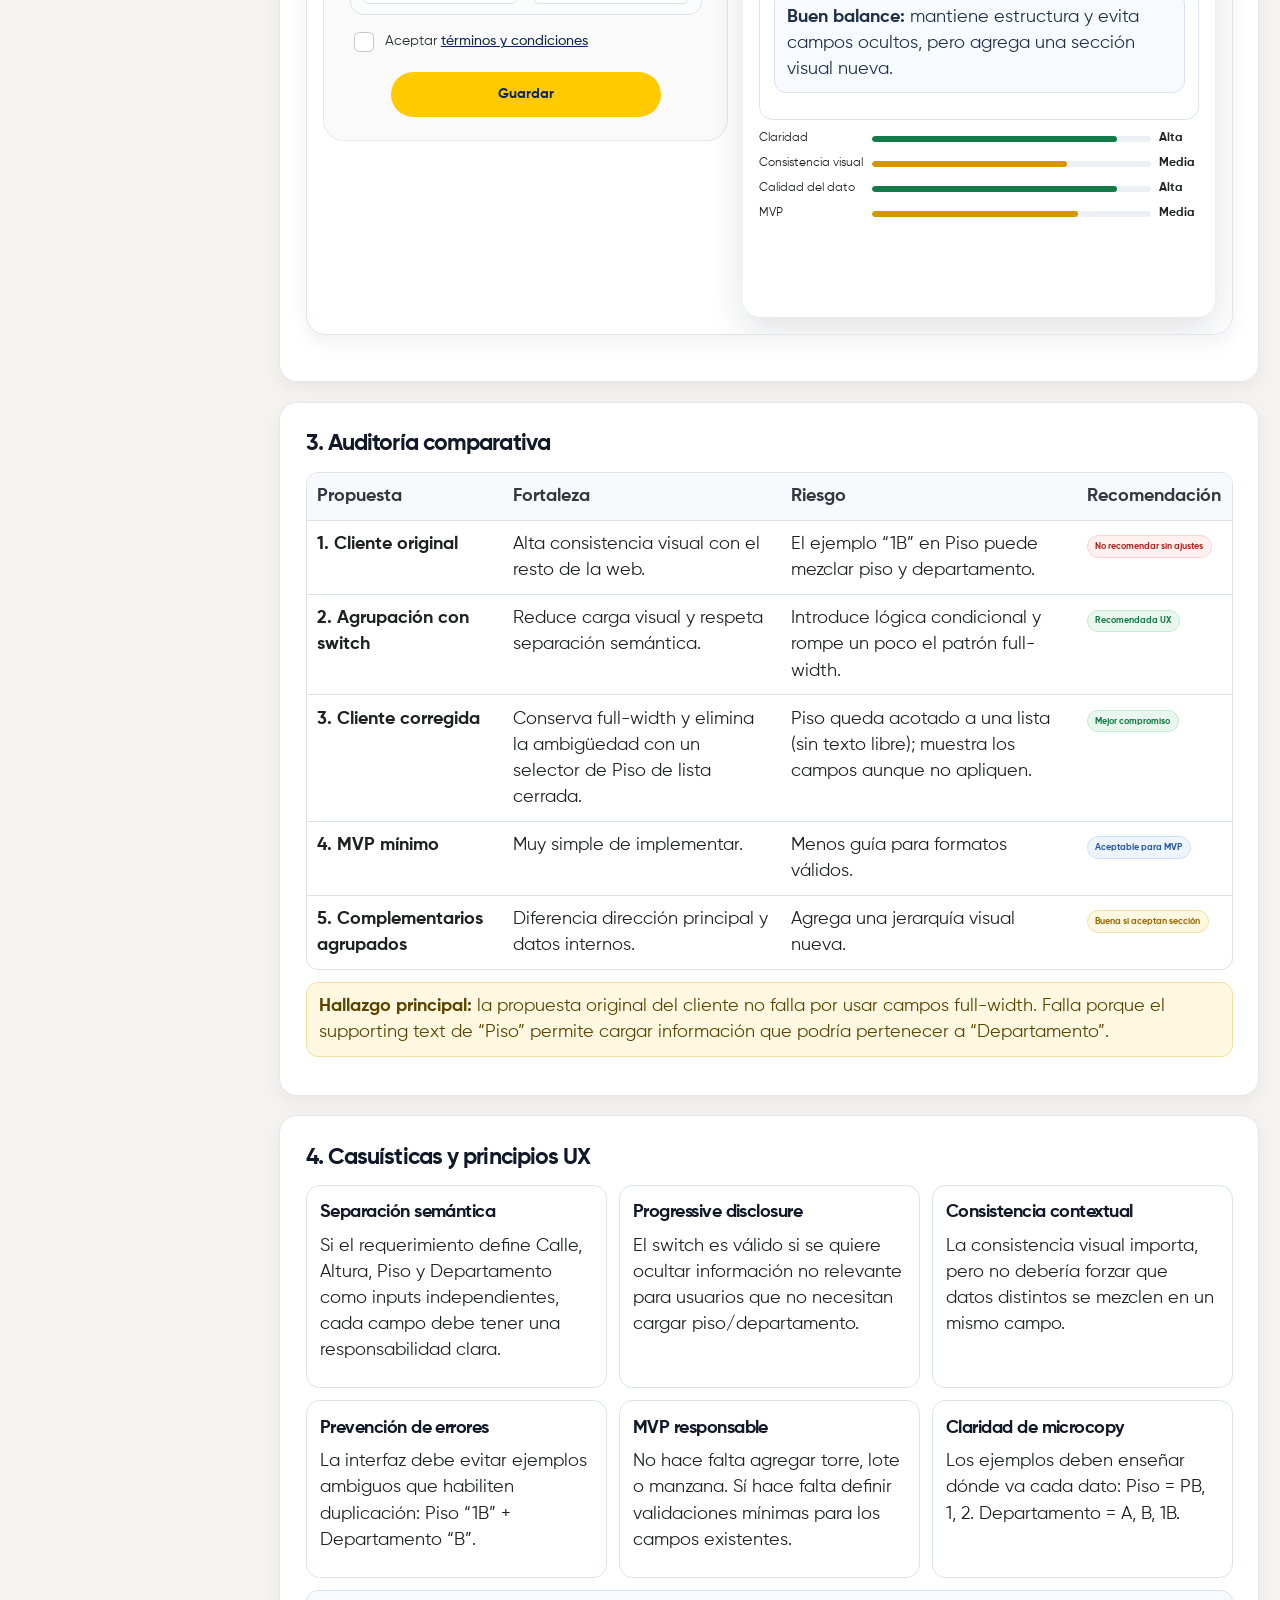
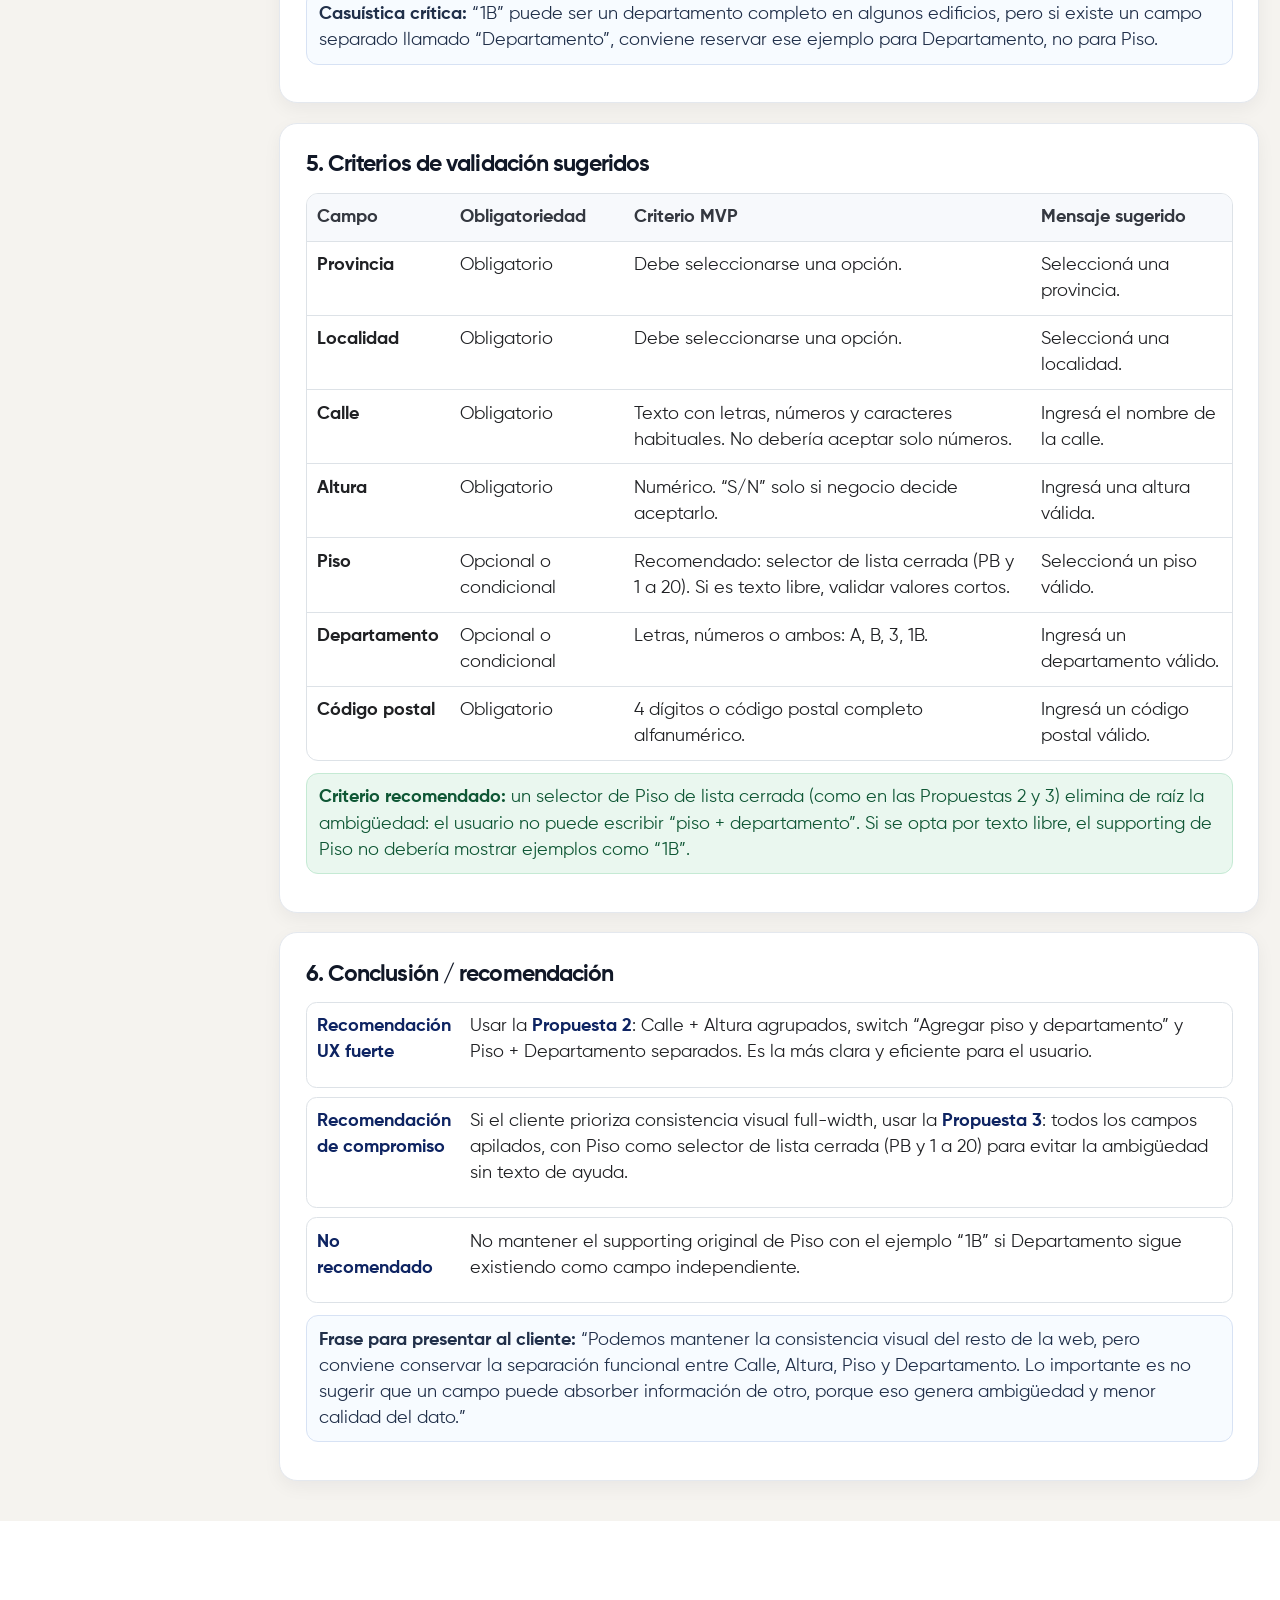
==== commit db82a781: "Proposal-body: formulario max 540 y auditoria 1fr para ocupar todo el ancho Co-Authored-By: Claude O" ====
--- a/index.html
+++ b/index.html
@@ -61,7 +61,7 @@
     .grid-2{display:grid;grid-template-columns:repeat(2,minmax(0,1fr));gap:18px}.grid-3{display:grid;grid-template-columns:repeat(3,minmax(0,1fr));gap:16px}.card{border:1px solid var(--line);border-radius:18px;padding:18px;background:#fff}.card.soft{background:#fbfcfe}
     .kpi{display:flex;gap:14px;align-items:flex-start}.kpi-num{width:34px;height:34px;border-radius:12px;background:#f1f4fa;color:var(--navy);display:grid;place-items:center;font-weight:850;flex:0 0 34px}.kpi p{margin:0}.kpi strong{display:block;margin-bottom:2px}
     .proposal{border:1px solid #dfe4ea;border-radius:26px;margin:20px 0 28px;overflow:hidden;background:#fff;box-shadow:0 10px 26px rgba(16,24,40,.06)}
-    .proposal-head{padding:22px 24px;border-bottom:1px solid var(--line);display:grid;grid-template-columns:minmax(0,1fr) auto;gap:18px;align-items:start;background:#fbfcfe}.proposal-title{margin:0;font-size:28px;letter-spacing:-.04em}.proposal-desc{margin:4px 0 0;color:var(--muted)}.proposal-badges{display:flex;flex-wrap:wrap;gap:6px;justify-content:flex-end}.proposal-body{display:grid;grid-template-columns:minmax(0,540px) minmax(340px,700px);gap:20px;padding:22px;justify-content:center}.audit-side{display:grid;gap:14px;align-content:start}.score-grid{display:grid;gap:10px}.score{display:grid;grid-template-columns:140px minmax(0,1fr) 54px;gap:10px;align-items:center;font-size:13px}.bar{height:8px;background:#edf1f5;border-radius:999px;overflow:hidden}.bar span{display:block;height:100%;border-radius:999px;background:#8995a4}.bar.ok span{background:var(--ok)}.bar.warn span{background:#d59600}.bar.bad span{background:var(--danger)}
+    .proposal-head{padding:22px 24px;border-bottom:1px solid var(--line);display:grid;grid-template-columns:minmax(0,1fr) auto;gap:18px;align-items:start;background:#fbfcfe}.proposal-title{margin:0;font-size:28px;letter-spacing:-.04em}.proposal-desc{margin:4px 0 0;color:var(--muted)}.proposal-badges{display:flex;flex-wrap:wrap;gap:6px;justify-content:flex-end}.proposal-body{display:grid;grid-template-columns:minmax(0,540px) minmax(340px,1fr);gap:20px;padding:22px}.audit-side{display:grid;gap:14px;align-content:start}.score-grid{display:grid;gap:10px}.score{display:grid;grid-template-columns:140px minmax(0,1fr) 54px;gap:10px;align-items:center;font-size:13px}.bar{height:8px;background:#edf1f5;border-radius:999px;overflow:hidden}.bar span{display:block;height:100%;border-radius:999px;background:#8995a4}.bar.ok span{background:var(--ok)}.bar.warn span{background:#d59600}.bar.bad span{background:var(--danger)}
     .mock-bg{background:transparent;padding:0;border-radius:0;border:0}.modal{background:#FAFAFA;border:1px solid #e6e6e3;border-radius:28px;padding:30px 34px;box-shadow:none;position:relative}.close{position:absolute;right:22px;top:16px;font-size:36px;line-height:1;color:#777;font-weight:250}.modal-top{display:flex;align-items:flex-start;justify-content:space-between;gap:20px;margin-bottom:24px}.mock-title{font-size:30px;line-height:1.05;margin:0 48px 8px 0;letter-spacing:-.05em;font-weight:600}.step{font-size:18px;margin-right:26px;color:#24272d}.mock-sub{font-size:18px;margin:0 0 24px;color:#2d3037}.form-grid{display:grid;gap:16px}.form-row{display:grid;grid-template-columns:minmax(0,1fr) 250px;gap:20px}.form-row.equal{grid-template-columns:1fr 1fr}.field-wrap{position:relative}.input,.select{width:100%;height:58px;border:2px solid var(--line);border-radius:8px;background:#fff;color:#222;font-size:19px;font-weight:500;padding:0 18px;outline:none;font-family:inherit;transition:.15s border,.15s box-shadow}.select{appearance:none;background-image:linear-gradient(45deg,transparent 50%,#000 50%),linear-gradient(135deg,#000 50%,transparent 50%);background-position:calc(100% - 23px) 25px,calc(100% - 16px) 25px;background-size:8px 8px,8px 8px;background-repeat:no-repeat;padding-right:46px}.input::placeholder{color:#5d5e66;opacity:1}.input:focus::placeholder{color:transparent}.input:focus,.select:focus{border-color:var(--focus);box-shadow:none}.floating-label{position:absolute;left:16px;top:-11px;background:#fff;padding:0 8px;color:var(--focus);font-size:15px;font-weight:600;line-height:20px;opacity:0;visibility:hidden;z-index:2;transition:.12s opacity}.field-wrap:focus-within .floating-label,.field-wrap:has(.input:not(:placeholder-shown)) .floating-label,.select-field .floating-label{opacity:1;visibility:visible}.select-field .floating-label{color:#696b72}.helper{display:flex;gap:8px;align-items:flex-start;font-size:14px;color:#8a8c93;margin:8px 2px 0}.helper .ico{width:17px;height:17px;border:1.5px solid #9a9da3;border-radius:50%;display:inline-grid;place-items:center;font-size:12px;font-weight:900;line-height:1;flex:0 0 17px}.field-error{font-size:13px;color:var(--danger);margin:6px 2px 0;display:none}.field-warning{font-size:13px;color:var(--warn);margin:6px 2px 0;display:none}.field-wrap.invalid .input,.field-wrap.invalid .select{border-color:var(--danger);box-shadow:0 0 0 3px rgba(180,35,24,.08)}.field-wrap.invalid .field-error{display:block}.field-wrap.has-warning .field-warning{display:block}.actions{display:grid;grid-template-columns:1fr 1.15fr;gap:22px;align-items:center;margin-top:20px}.back{justify-self:start;color:var(--navy);font-weight:850;text-decoration:underline;text-decoration-color:var(--yellow);text-decoration-thickness:3px;text-underline-offset:4px;font-size:18px}.primary{height:60px;border:0;border-radius:999px;background:var(--yellow);color:var(--navy);font-size:19px;font-weight:850;font-family:inherit;cursor:pointer}.primary:hover{filter:brightness(.98)}.footer-login{border-top:1px solid var(--line);margin-top:26px;padding-top:26px;text-align:center;font-size:18px}.footer-login a{font-weight:600;text-underline-offset:3px}.switch-line{display:flex;align-items:center;gap:14px}.switch{position:relative;width:64px;height:34px;display:inline-block;flex:0 0 auto}.switch input{opacity:0;width:0;height:0}.slider{position:absolute;inset:0;background:#c8ced6;border-radius:999px;cursor:pointer;transition:.2s}.slider:before{content:"";position:absolute;width:24px;height:24px;left:5px;top:5px;background:#fff;border-radius:50%;transition:.2s;box-shadow:0 1px 2px rgba(0,0,0,.12)}.switch input:checked + .slider{background:var(--green)}.switch input:checked + .slider:before{transform:translateX(30px)}.switch-text{font-size:18px;color:#4a4c54}.conditional{display:none}.conditional.show{display:grid}.validation-panel{border:1px solid var(--line);background:#fbfcfe;border-radius:18px;padding:16px}.validation-panel h4{margin-bottom:10px}.validation-list{list-style:none;padding:0;margin:0;display:grid;gap:8px}.validation-list li{display:flex;gap:8px;align-items:flex-start;font-size:14px;color:#424650}.validation-list li:before{content:"•";color:#9aa3af;font-weight:900}.validation-list li.ok:before{content:"✓";color:var(--ok)}.validation-list li.bad:before{content:"×";color:var(--danger)}.validation-list li.warn:before{content:"!";color:var(--warn)}.inline-tools{display:flex;flex-wrap:wrap;gap:8px;margin-top:12px}.ghost{border:1px solid var(--line);background:#fff;border-radius:999px;padding:8px 12px;font-size:13px;font-weight:750;cursor:pointer;color:#343840}.ghost:hover{background:#f7f9fc}.results{margin-top:10px;font-size:13px}.status-pill{display:inline-flex;align-items:center;gap:6px;border-radius:999px;padding:6px 10px;font-size:12px;font-weight:850}.status-pill.ok{background:var(--ok-bg);color:var(--ok)}.status-pill.bad{background:var(--danger-bg);color:var(--danger)}.status-pill.warn{background:var(--warn-bg);color:var(--warn)}
     table{width:100%;border-collapse:separate;border-spacing:0;border:1px solid var(--line);border-radius:16px;overflow:hidden;font-size:14px}th,td{padding:14px;border-bottom:1px solid var(--line);vertical-align:top;text-align:left}th{background:#f7f9fc;color:#343840;font-weight:850}tr:last-child td{border-bottom:0}.decision{display:grid;gap:12px}.decision-row{display:grid;grid-template-columns:190px minmax(0,1fr);gap:14px;padding:14px;border:1px solid var(--line);border-radius:14px;background:#fff}.decision-row strong{color:var(--navy)}
     .print-note{font-size:12px;color:var(--muted);margin-top:14px}
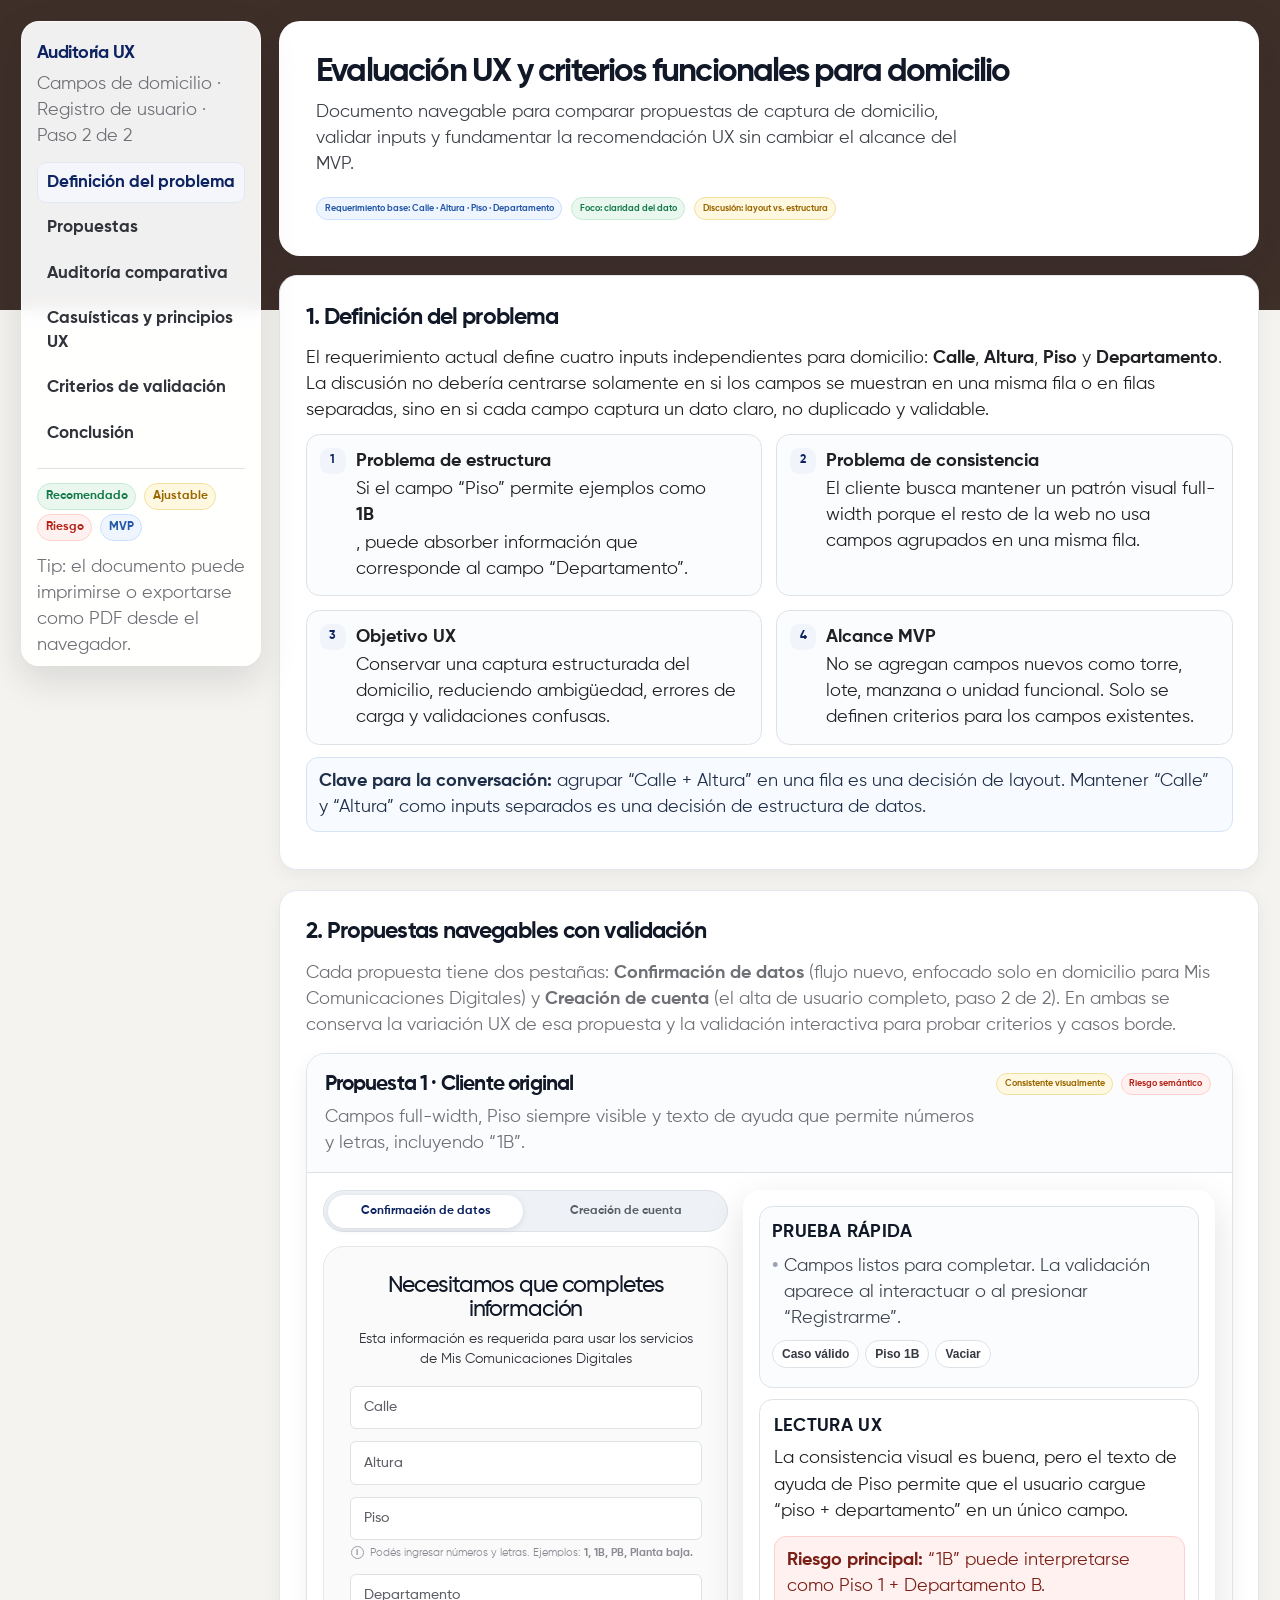
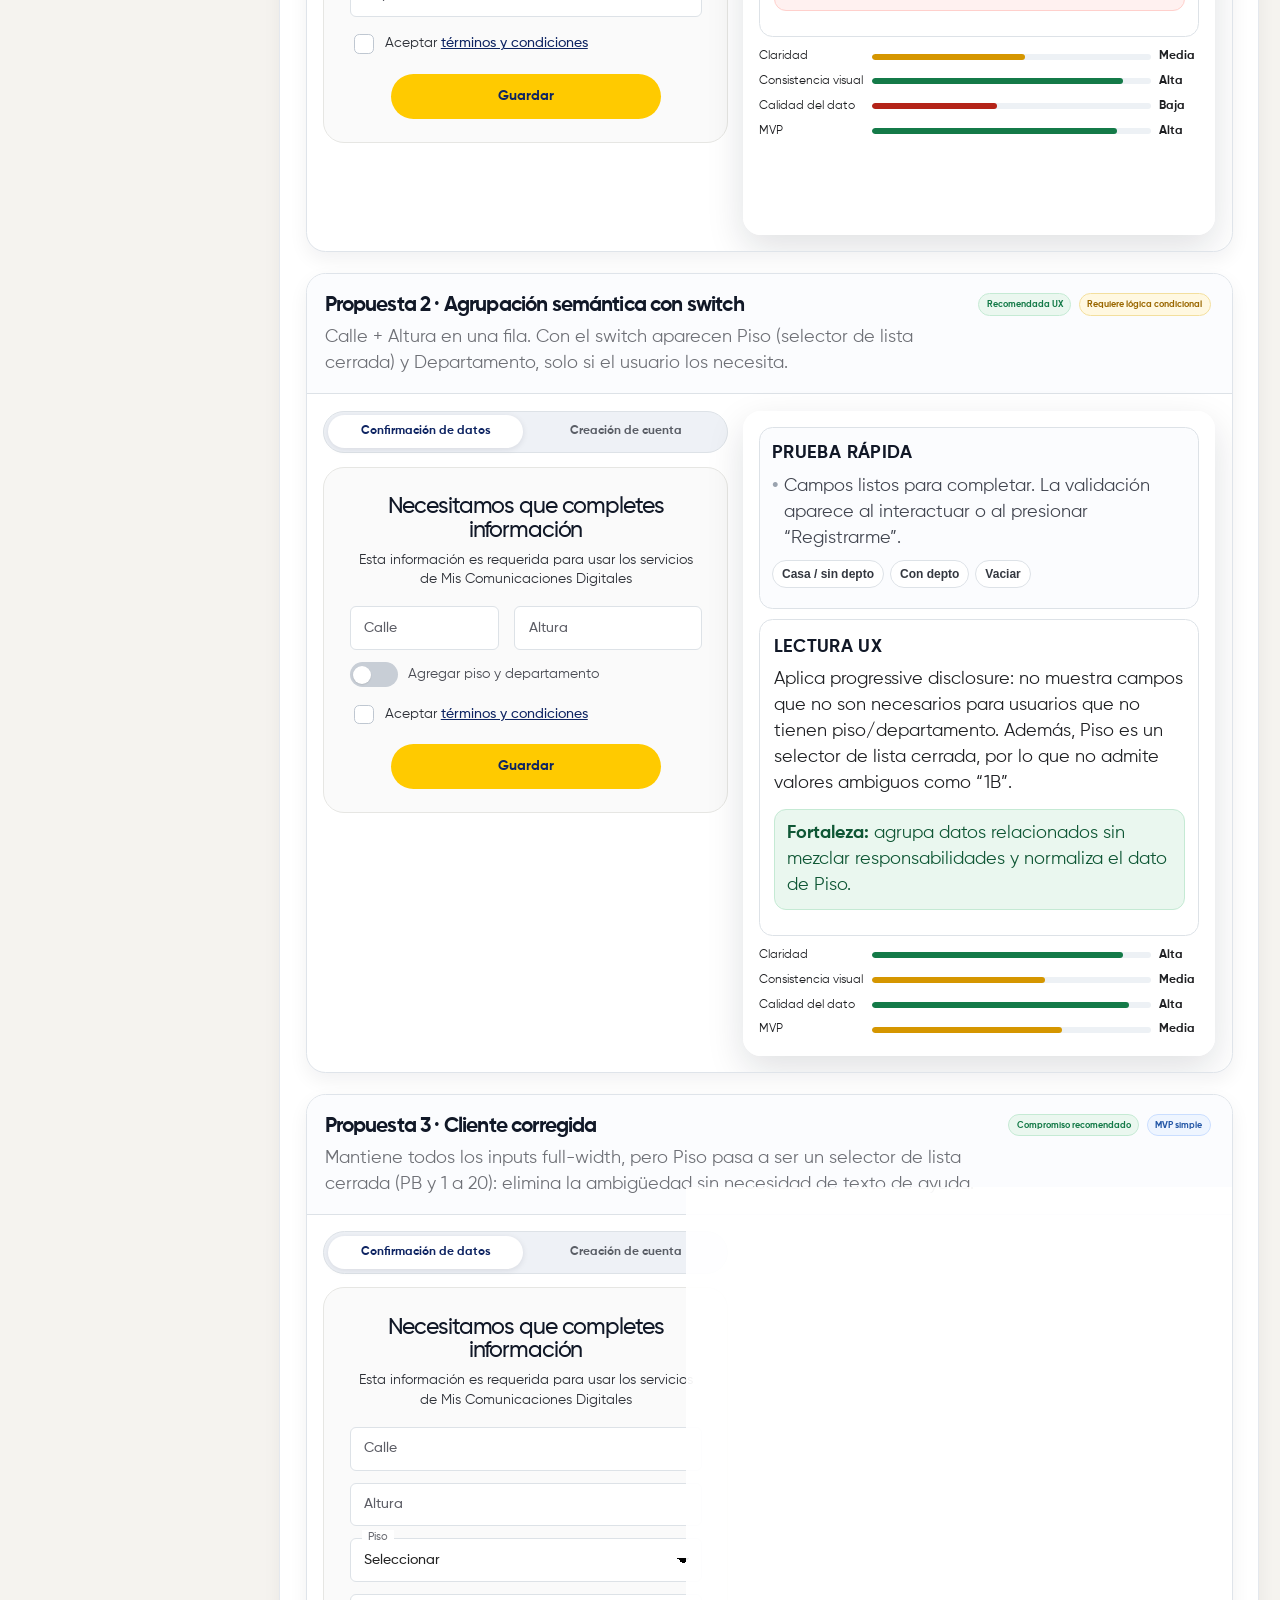
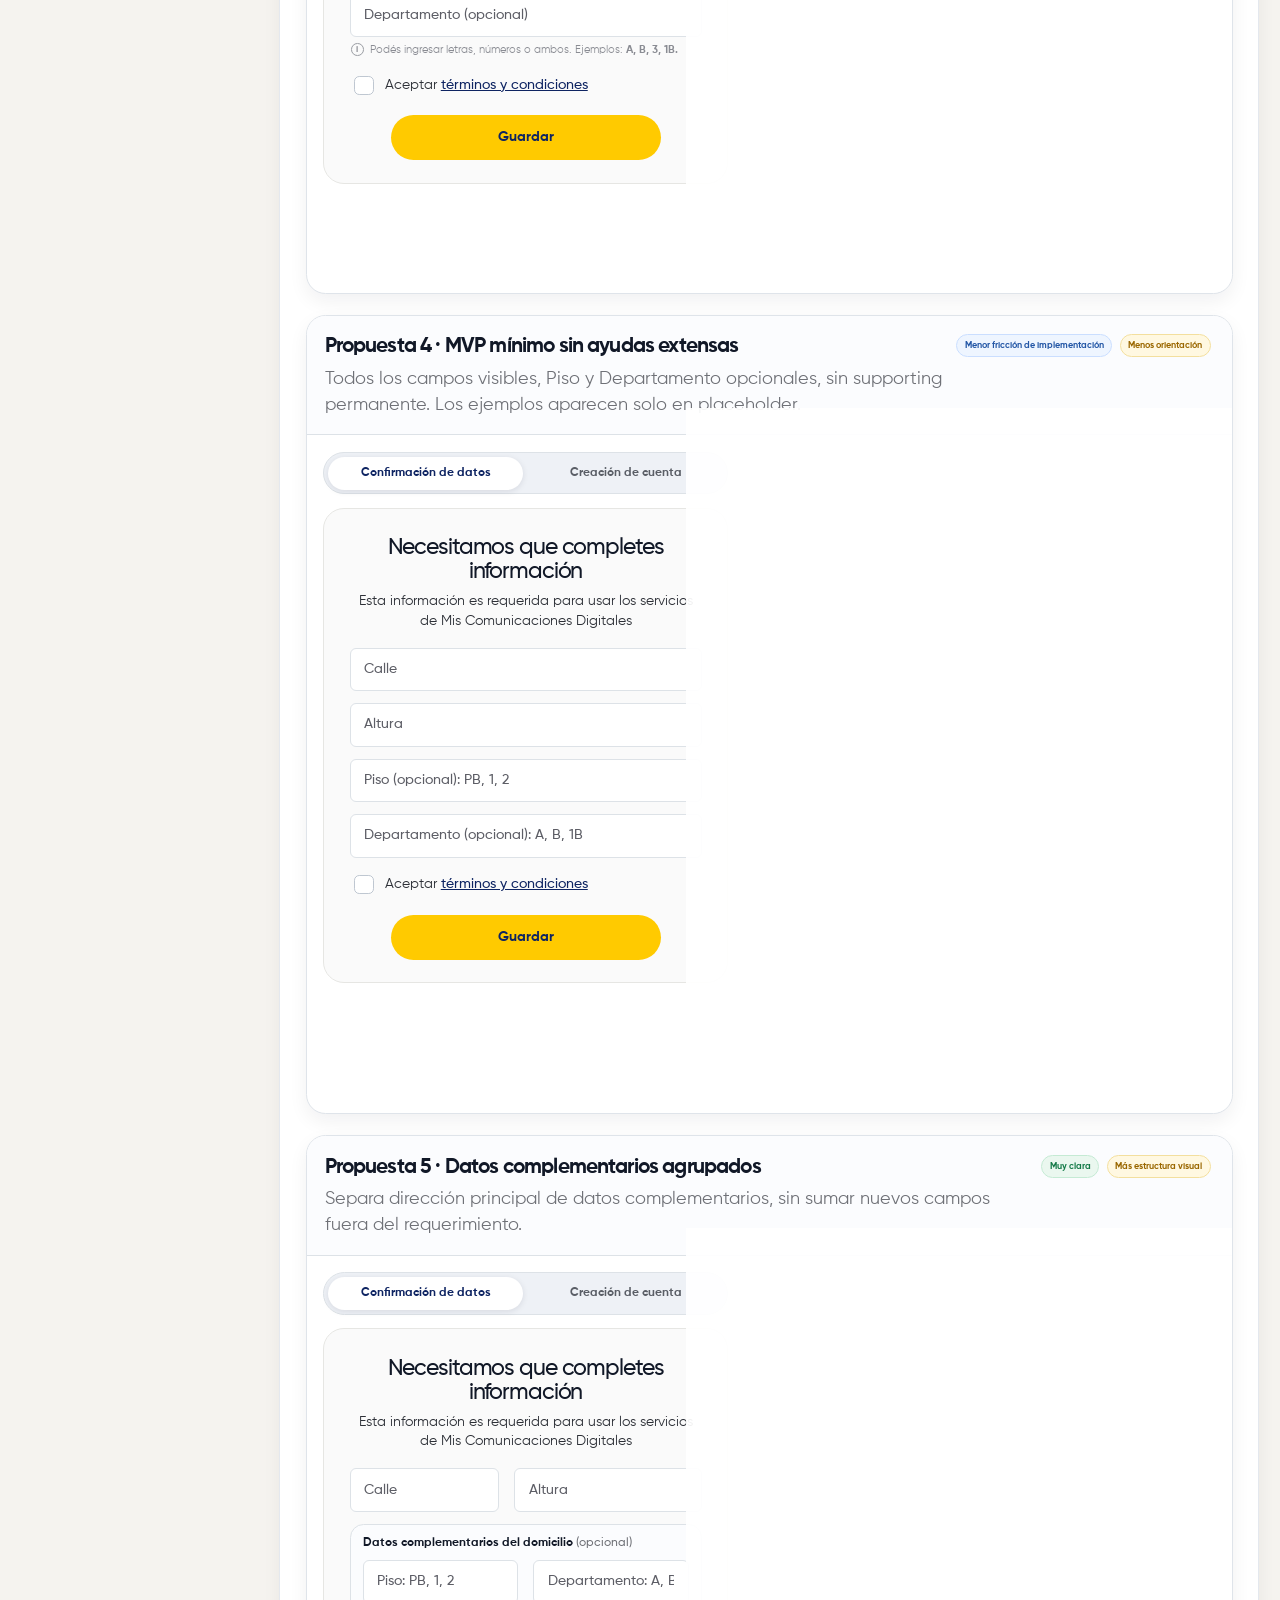
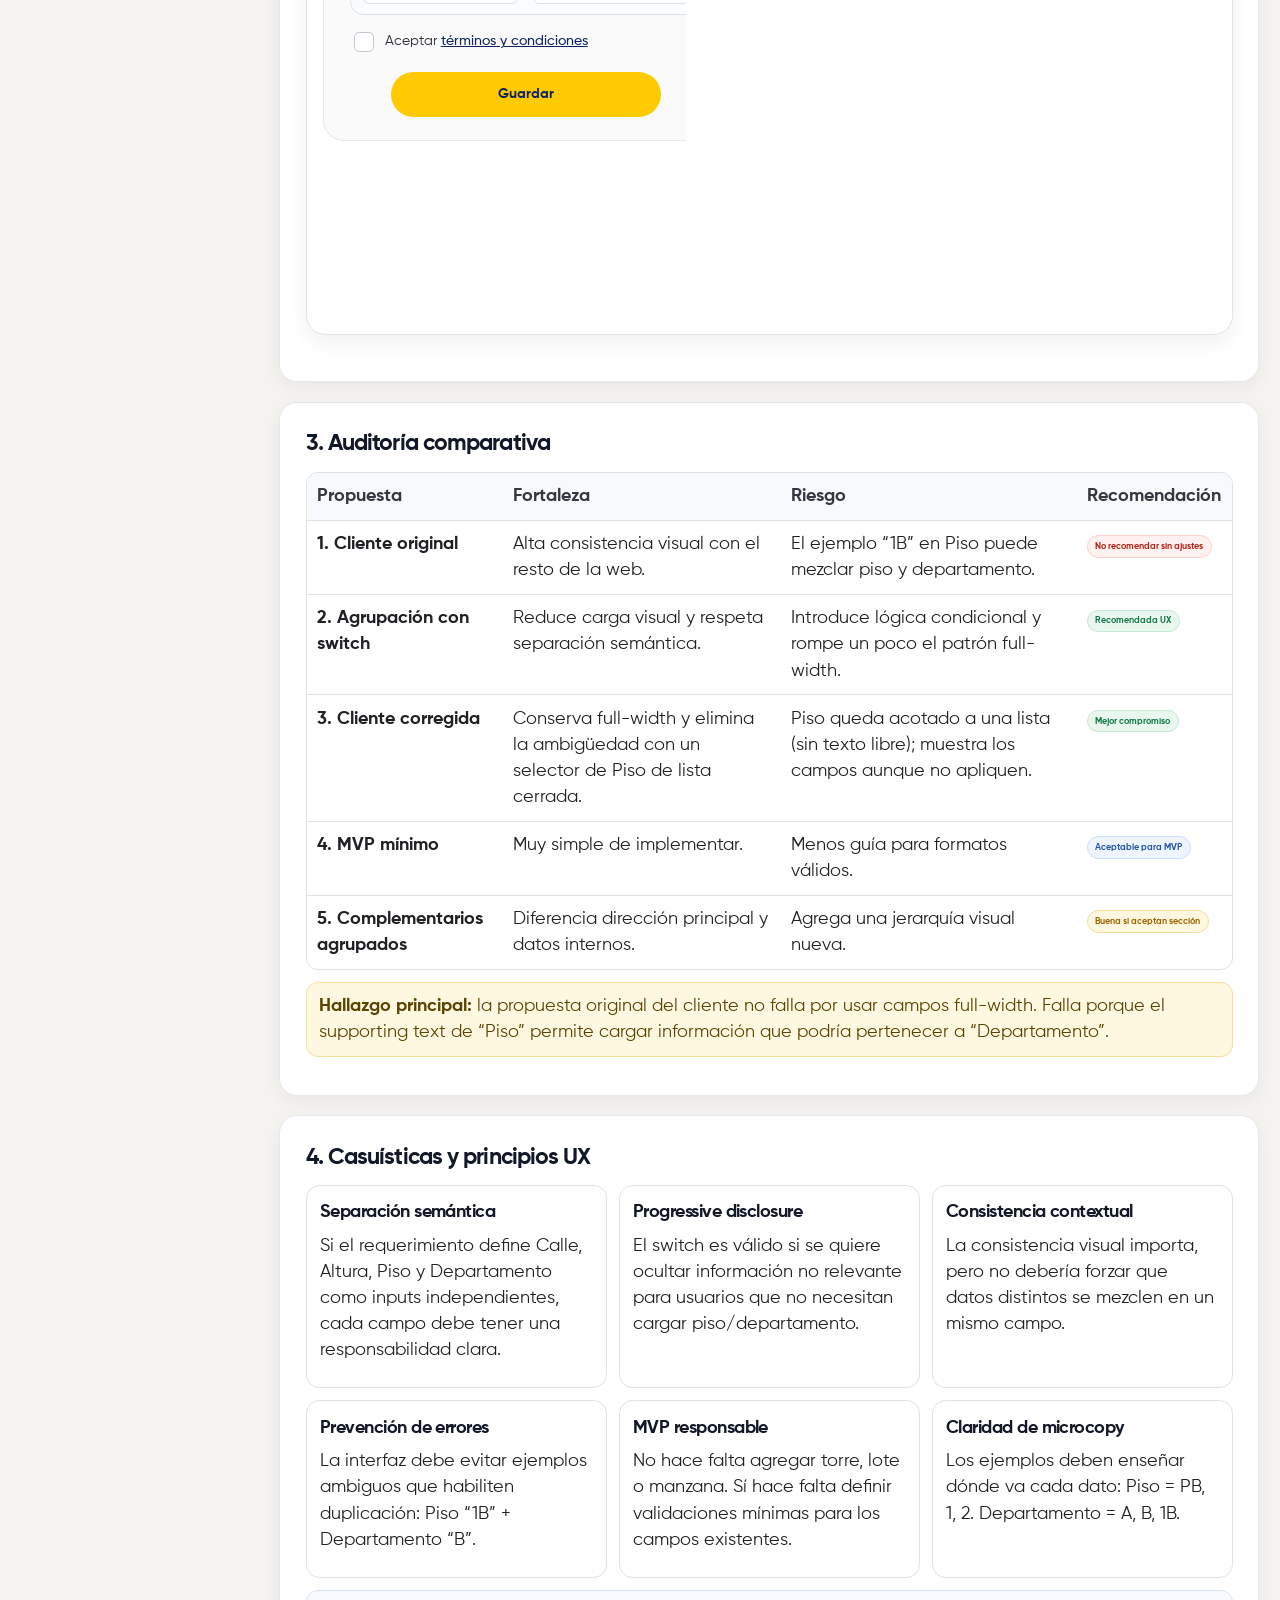
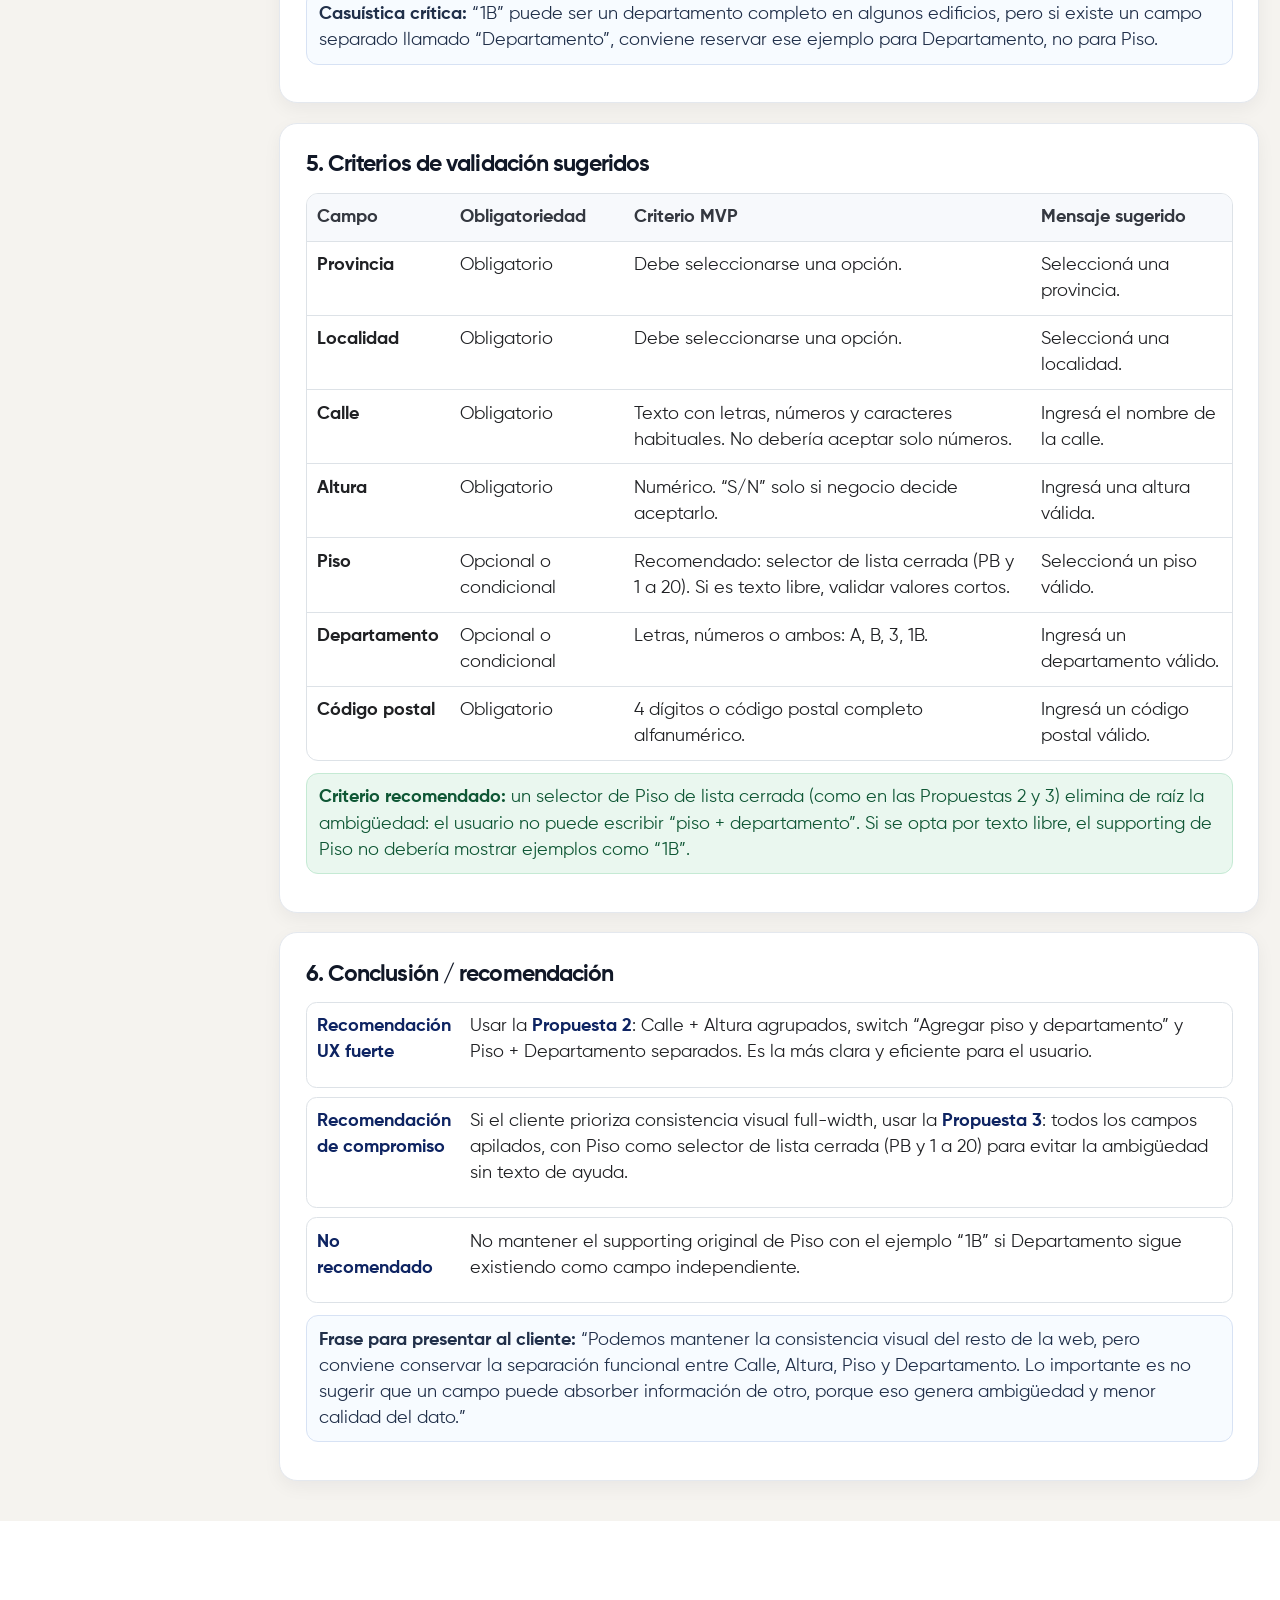
==== commit 18297907: "Card del formulario: ancho fijo 540 (no se achica por debajo) Co-Authored-By: Claude Opus 4.8 <norep" ====
--- a/index.html
+++ b/index.html
@@ -61,7 +61,7 @@
     .grid-2{display:grid;grid-template-columns:repeat(2,minmax(0,1fr));gap:18px}.grid-3{display:grid;grid-template-columns:repeat(3,minmax(0,1fr));gap:16px}.card{border:1px solid var(--line);border-radius:18px;padding:18px;background:#fff}.card.soft{background:#fbfcfe}
     .kpi{display:flex;gap:14px;align-items:flex-start}.kpi-num{width:34px;height:34px;border-radius:12px;background:#f1f4fa;color:var(--navy);display:grid;place-items:center;font-weight:850;flex:0 0 34px}.kpi p{margin:0}.kpi strong{display:block;margin-bottom:2px}
     .proposal{border:1px solid #dfe4ea;border-radius:26px;margin:20px 0 28px;overflow:hidden;background:#fff;box-shadow:0 10px 26px rgba(16,24,40,.06)}
-    .proposal-head{padding:22px 24px;border-bottom:1px solid var(--line);display:grid;grid-template-columns:minmax(0,1fr) auto;gap:18px;align-items:start;background:#fbfcfe}.proposal-title{margin:0;font-size:28px;letter-spacing:-.04em}.proposal-desc{margin:4px 0 0;color:var(--muted)}.proposal-badges{display:flex;flex-wrap:wrap;gap:6px;justify-content:flex-end}.proposal-body{display:grid;grid-template-columns:minmax(0,540px) minmax(340px,1fr);gap:20px;padding:22px}.audit-side{display:grid;gap:14px;align-content:start}.score-grid{display:grid;gap:10px}.score{display:grid;grid-template-columns:140px minmax(0,1fr) 54px;gap:10px;align-items:center;font-size:13px}.bar{height:8px;background:#edf1f5;border-radius:999px;overflow:hidden}.bar span{display:block;height:100%;border-radius:999px;background:#8995a4}.bar.ok span{background:var(--ok)}.bar.warn span{background:#d59600}.bar.bad span{background:var(--danger)}
+    .proposal-head{padding:22px 24px;border-bottom:1px solid var(--line);display:grid;grid-template-columns:minmax(0,1fr) auto;gap:18px;align-items:start;background:#fbfcfe}.proposal-title{margin:0;font-size:28px;letter-spacing:-.04em}.proposal-desc{margin:4px 0 0;color:var(--muted)}.proposal-badges{display:flex;flex-wrap:wrap;gap:6px;justify-content:flex-end}.proposal-body{display:grid;grid-template-columns:540px minmax(340px,1fr);gap:20px;padding:22px}.audit-side{display:grid;gap:14px;align-content:start}.score-grid{display:grid;gap:10px}.score{display:grid;grid-template-columns:140px minmax(0,1fr) 54px;gap:10px;align-items:center;font-size:13px}.bar{height:8px;background:#edf1f5;border-radius:999px;overflow:hidden}.bar span{display:block;height:100%;border-radius:999px;background:#8995a4}.bar.ok span{background:var(--ok)}.bar.warn span{background:#d59600}.bar.bad span{background:var(--danger)}
     .mock-bg{background:transparent;padding:0;border-radius:0;border:0}.modal{background:#FAFAFA;border:1px solid #e6e6e3;border-radius:28px;padding:30px 34px;box-shadow:none;position:relative}.close{position:absolute;right:22px;top:16px;font-size:36px;line-height:1;color:#777;font-weight:250}.modal-top{display:flex;align-items:flex-start;justify-content:space-between;gap:20px;margin-bottom:24px}.mock-title{font-size:30px;line-height:1.05;margin:0 48px 8px 0;letter-spacing:-.05em;font-weight:600}.step{font-size:18px;margin-right:26px;color:#24272d}.mock-sub{font-size:18px;margin:0 0 24px;color:#2d3037}.form-grid{display:grid;gap:16px}.form-row{display:grid;grid-template-columns:minmax(0,1fr) 250px;gap:20px}.form-row.equal{grid-template-columns:1fr 1fr}.field-wrap{position:relative}.input,.select{width:100%;height:58px;border:2px solid var(--line);border-radius:8px;background:#fff;color:#222;font-size:19px;font-weight:500;padding:0 18px;outline:none;font-family:inherit;transition:.15s border,.15s box-shadow}.select{appearance:none;background-image:linear-gradient(45deg,transparent 50%,#000 50%),linear-gradient(135deg,#000 50%,transparent 50%);background-position:calc(100% - 23px) 25px,calc(100% - 16px) 25px;background-size:8px 8px,8px 8px;background-repeat:no-repeat;padding-right:46px}.input::placeholder{color:#5d5e66;opacity:1}.input:focus::placeholder{color:transparent}.input:focus,.select:focus{border-color:var(--focus);box-shadow:none}.floating-label{position:absolute;left:16px;top:-11px;background:#fff;padding:0 8px;color:var(--focus);font-size:15px;font-weight:600;line-height:20px;opacity:0;visibility:hidden;z-index:2;transition:.12s opacity}.field-wrap:focus-within .floating-label,.field-wrap:has(.input:not(:placeholder-shown)) .floating-label,.select-field .floating-label{opacity:1;visibility:visible}.select-field .floating-label{color:#696b72}.helper{display:flex;gap:8px;align-items:flex-start;font-size:14px;color:#8a8c93;margin:8px 2px 0}.helper .ico{width:17px;height:17px;border:1.5px solid #9a9da3;border-radius:50%;display:inline-grid;place-items:center;font-size:12px;font-weight:900;line-height:1;flex:0 0 17px}.field-error{font-size:13px;color:var(--danger);margin:6px 2px 0;display:none}.field-warning{font-size:13px;color:var(--warn);margin:6px 2px 0;display:none}.field-wrap.invalid .input,.field-wrap.invalid .select{border-color:var(--danger);box-shadow:0 0 0 3px rgba(180,35,24,.08)}.field-wrap.invalid .field-error{display:block}.field-wrap.has-warning .field-warning{display:block}.actions{display:grid;grid-template-columns:1fr 1.15fr;gap:22px;align-items:center;margin-top:20px}.back{justify-self:start;color:var(--navy);font-weight:850;text-decoration:underline;text-decoration-color:var(--yellow);text-decoration-thickness:3px;text-underline-offset:4px;font-size:18px}.primary{height:60px;border:0;border-radius:999px;background:var(--yellow);color:var(--navy);font-size:19px;font-weight:850;font-family:inherit;cursor:pointer}.primary:hover{filter:brightness(.98)}.footer-login{border-top:1px solid var(--line);margin-top:26px;padding-top:26px;text-align:center;font-size:18px}.footer-login a{font-weight:600;text-underline-offset:3px}.switch-line{display:flex;align-items:center;gap:14px}.switch{position:relative;width:64px;height:34px;display:inline-block;flex:0 0 auto}.switch input{opacity:0;width:0;height:0}.slider{position:absolute;inset:0;background:#c8ced6;border-radius:999px;cursor:pointer;transition:.2s}.slider:before{content:"";position:absolute;width:24px;height:24px;left:5px;top:5px;background:#fff;border-radius:50%;transition:.2s;box-shadow:0 1px 2px rgba(0,0,0,.12)}.switch input:checked + .slider{background:var(--green)}.switch input:checked + .slider:before{transform:translateX(30px)}.switch-text{font-size:18px;color:#4a4c54}.conditional{display:none}.conditional.show{display:grid}.validation-panel{border:1px solid var(--line);background:#fbfcfe;border-radius:18px;padding:16px}.validation-panel h4{margin-bottom:10px}.validation-list{list-style:none;padding:0;margin:0;display:grid;gap:8px}.validation-list li{display:flex;gap:8px;align-items:flex-start;font-size:14px;color:#424650}.validation-list li:before{content:"•";color:#9aa3af;font-weight:900}.validation-list li.ok:before{content:"✓";color:var(--ok)}.validation-list li.bad:before{content:"×";color:var(--danger)}.validation-list li.warn:before{content:"!";color:var(--warn)}.inline-tools{display:flex;flex-wrap:wrap;gap:8px;margin-top:12px}.ghost{border:1px solid var(--line);background:#fff;border-radius:999px;padding:8px 12px;font-size:13px;font-weight:750;cursor:pointer;color:#343840}.ghost:hover{background:#f7f9fc}.results{margin-top:10px;font-size:13px}.status-pill{display:inline-flex;align-items:center;gap:6px;border-radius:999px;padding:6px 10px;font-size:12px;font-weight:850}.status-pill.ok{background:var(--ok-bg);color:var(--ok)}.status-pill.bad{background:var(--danger-bg);color:var(--danger)}.status-pill.warn{background:var(--warn-bg);color:var(--warn)}
     table{width:100%;border-collapse:separate;border-spacing:0;border:1px solid var(--line);border-radius:16px;overflow:hidden;font-size:14px}th,td{padding:14px;border-bottom:1px solid var(--line);vertical-align:top;text-align:left}th{background:#f7f9fc;color:#343840;font-weight:850}tr:last-child td{border-bottom:0}.decision{display:grid;gap:12px}.decision-row{display:grid;grid-template-columns:190px minmax(0,1fr);gap:14px;padding:14px;border:1px solid var(--line);border-radius:14px;background:#fff}.decision-row strong{color:var(--navy)}
     .print-note{font-size:12px;color:var(--muted);margin-top:14px}
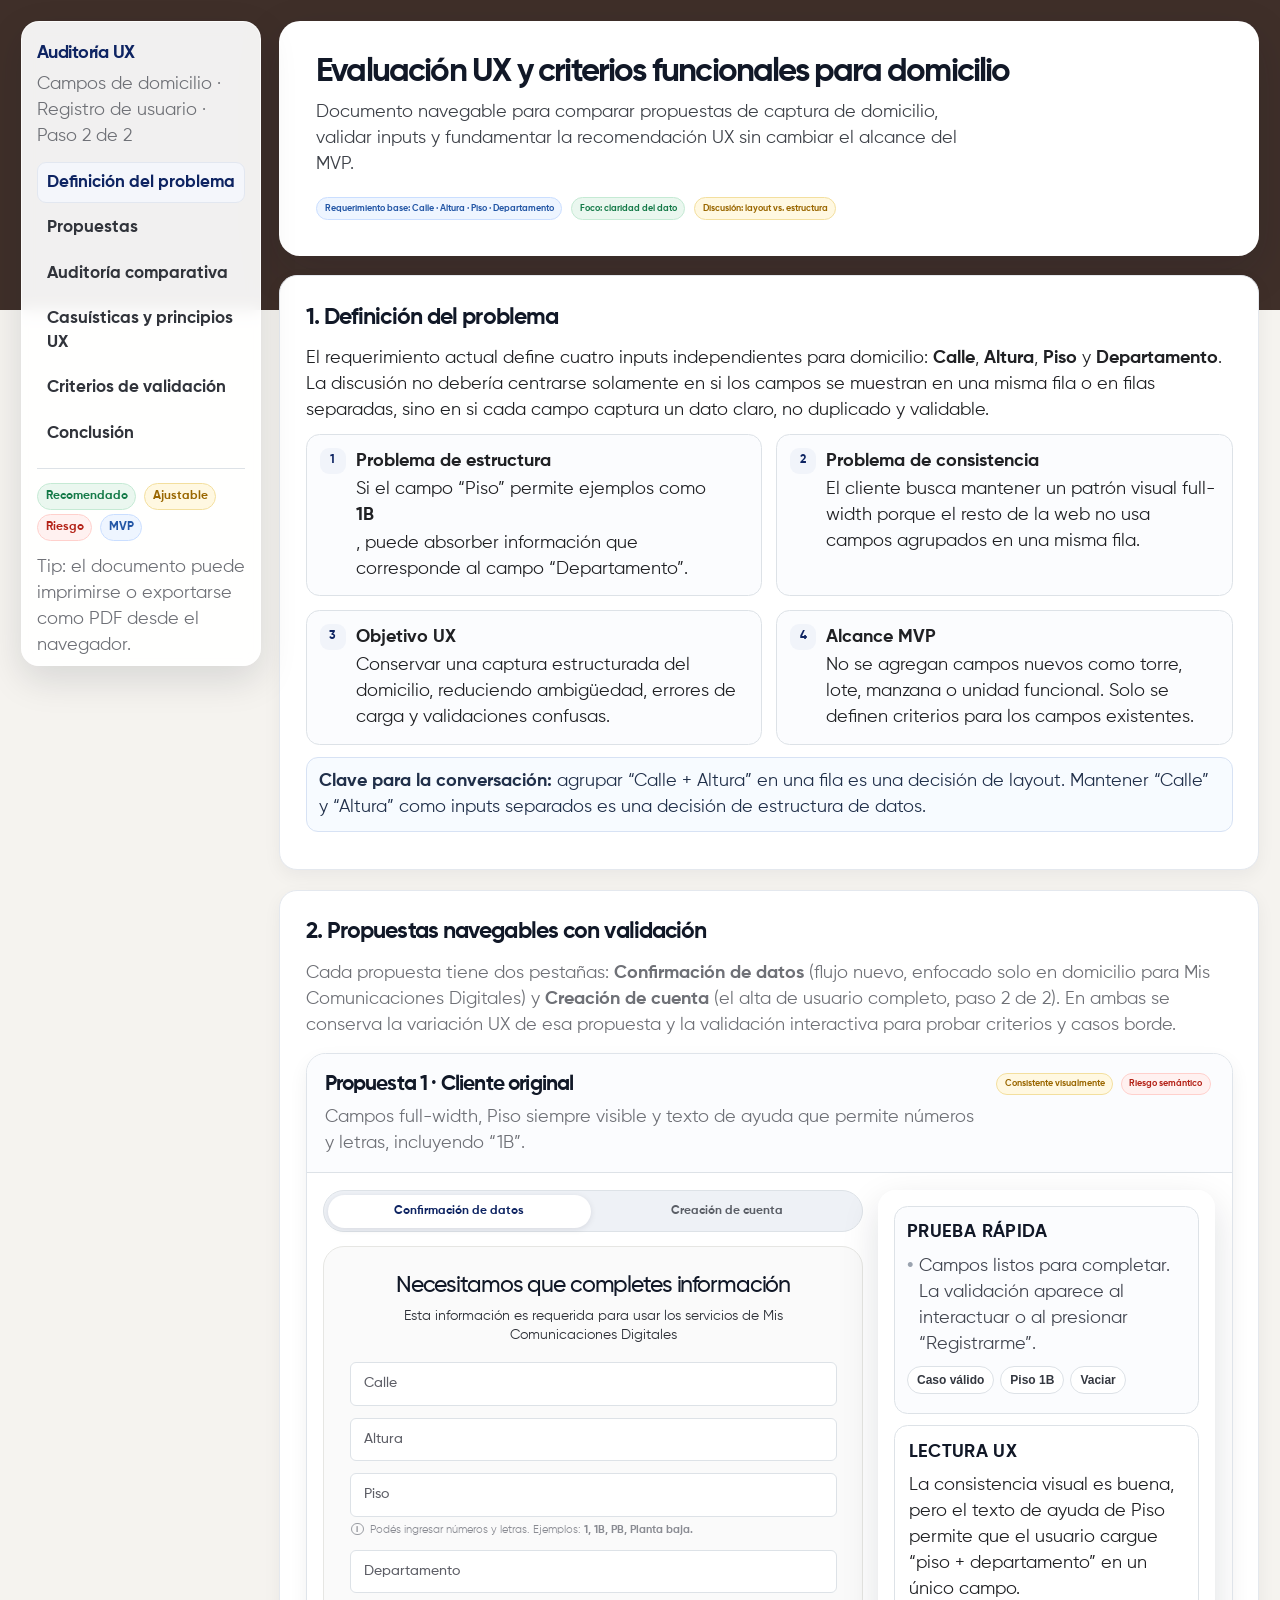
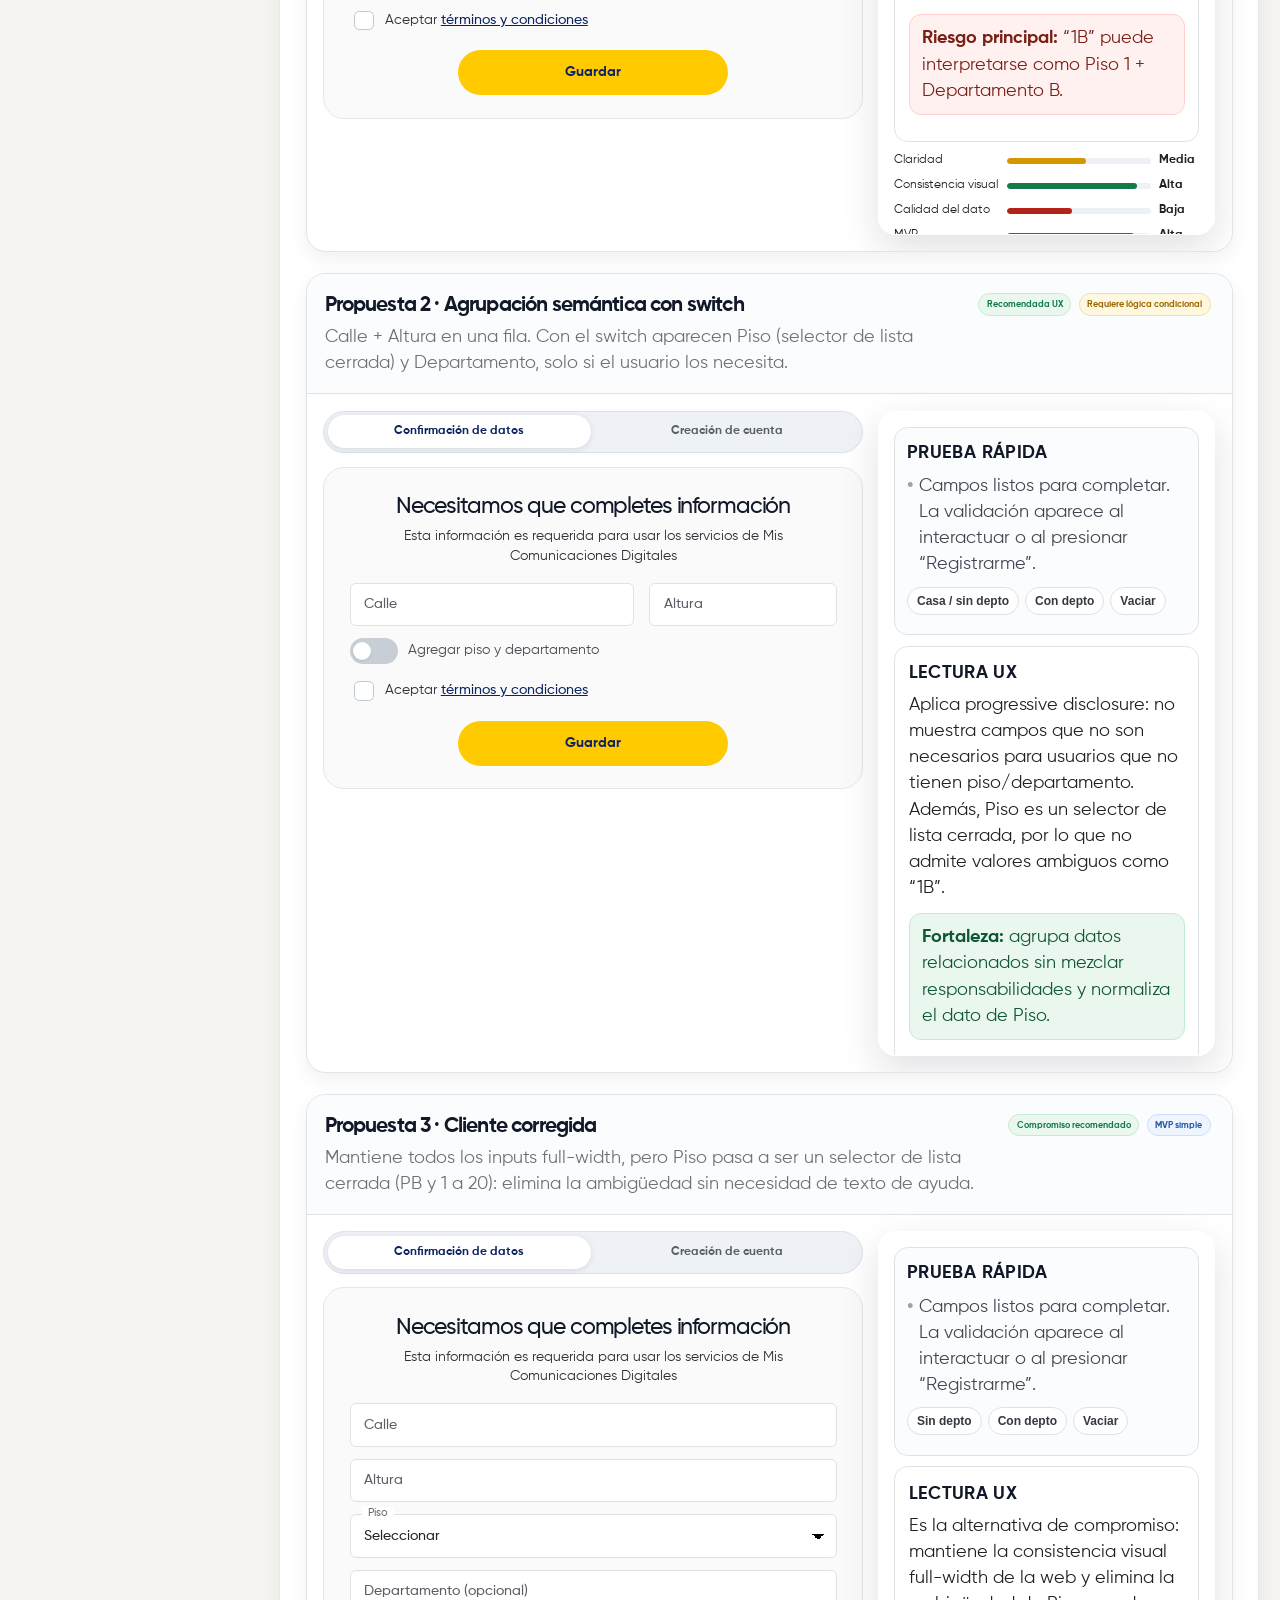
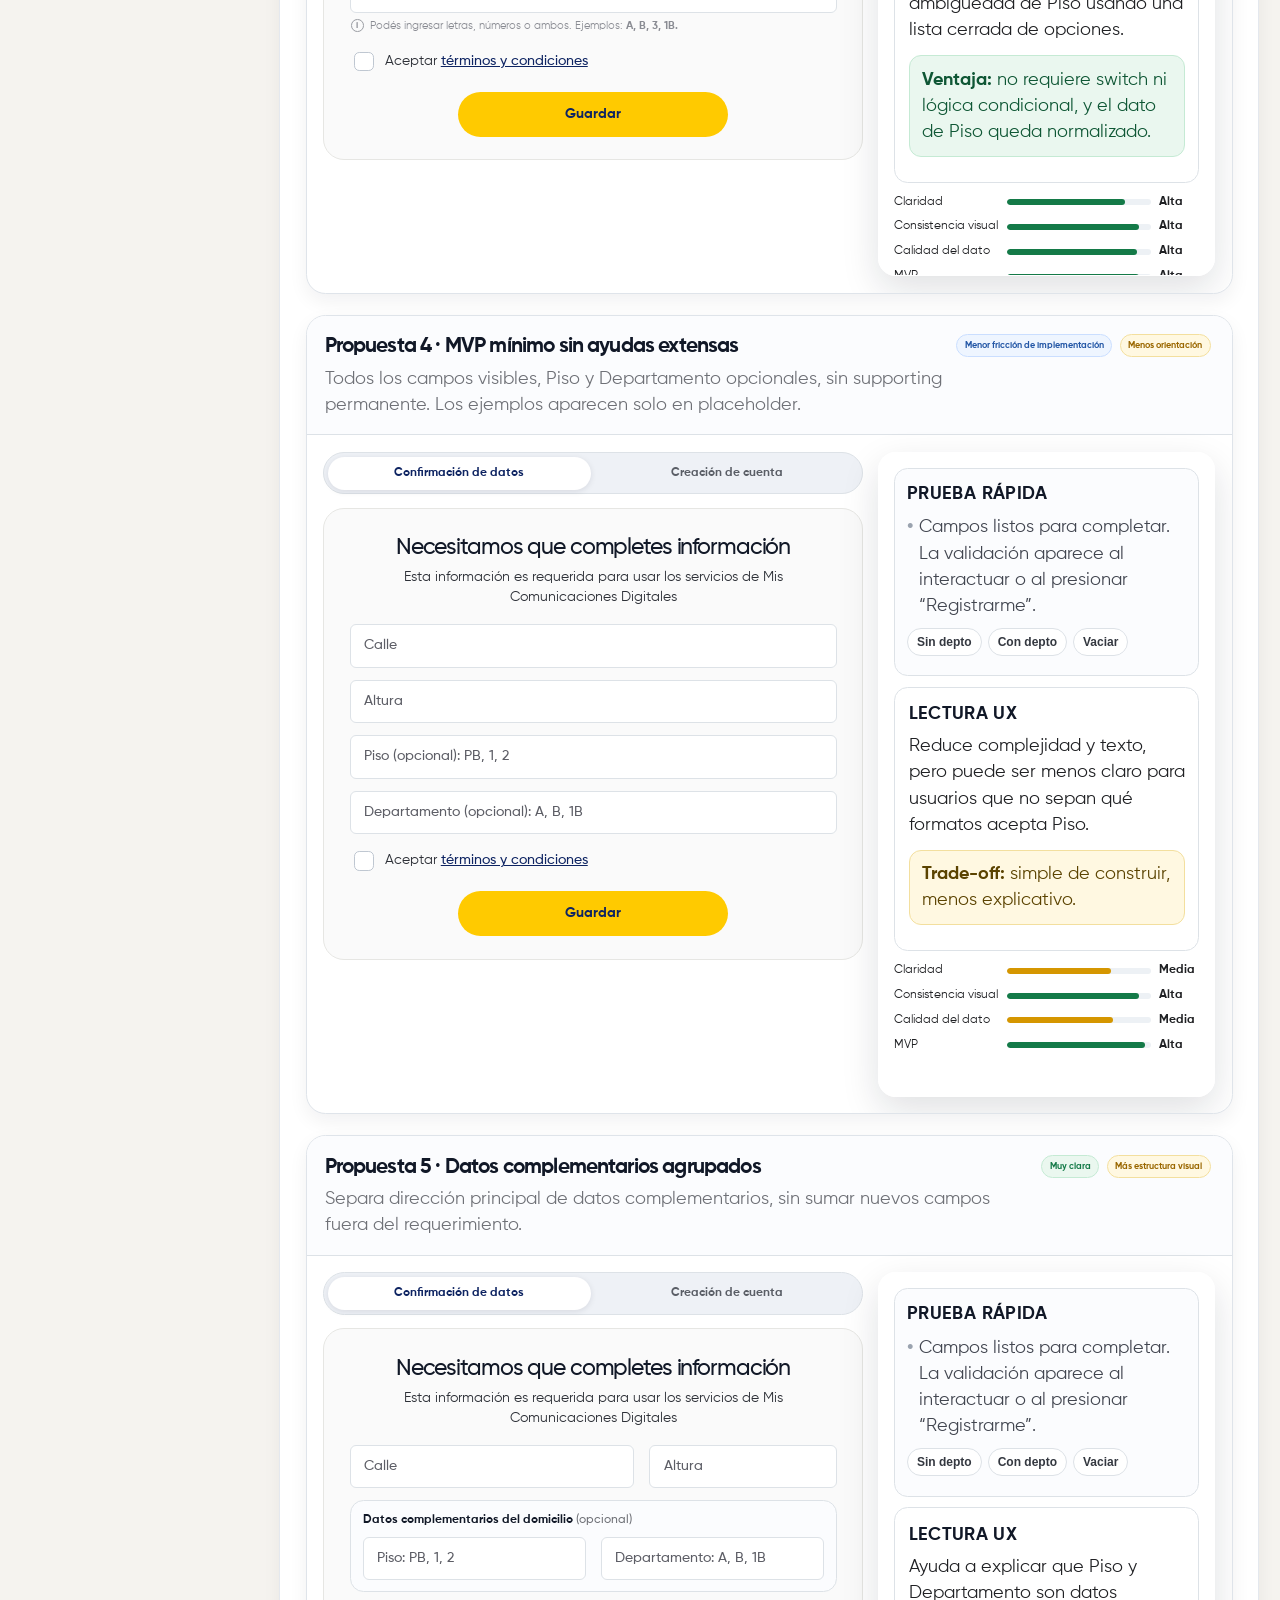
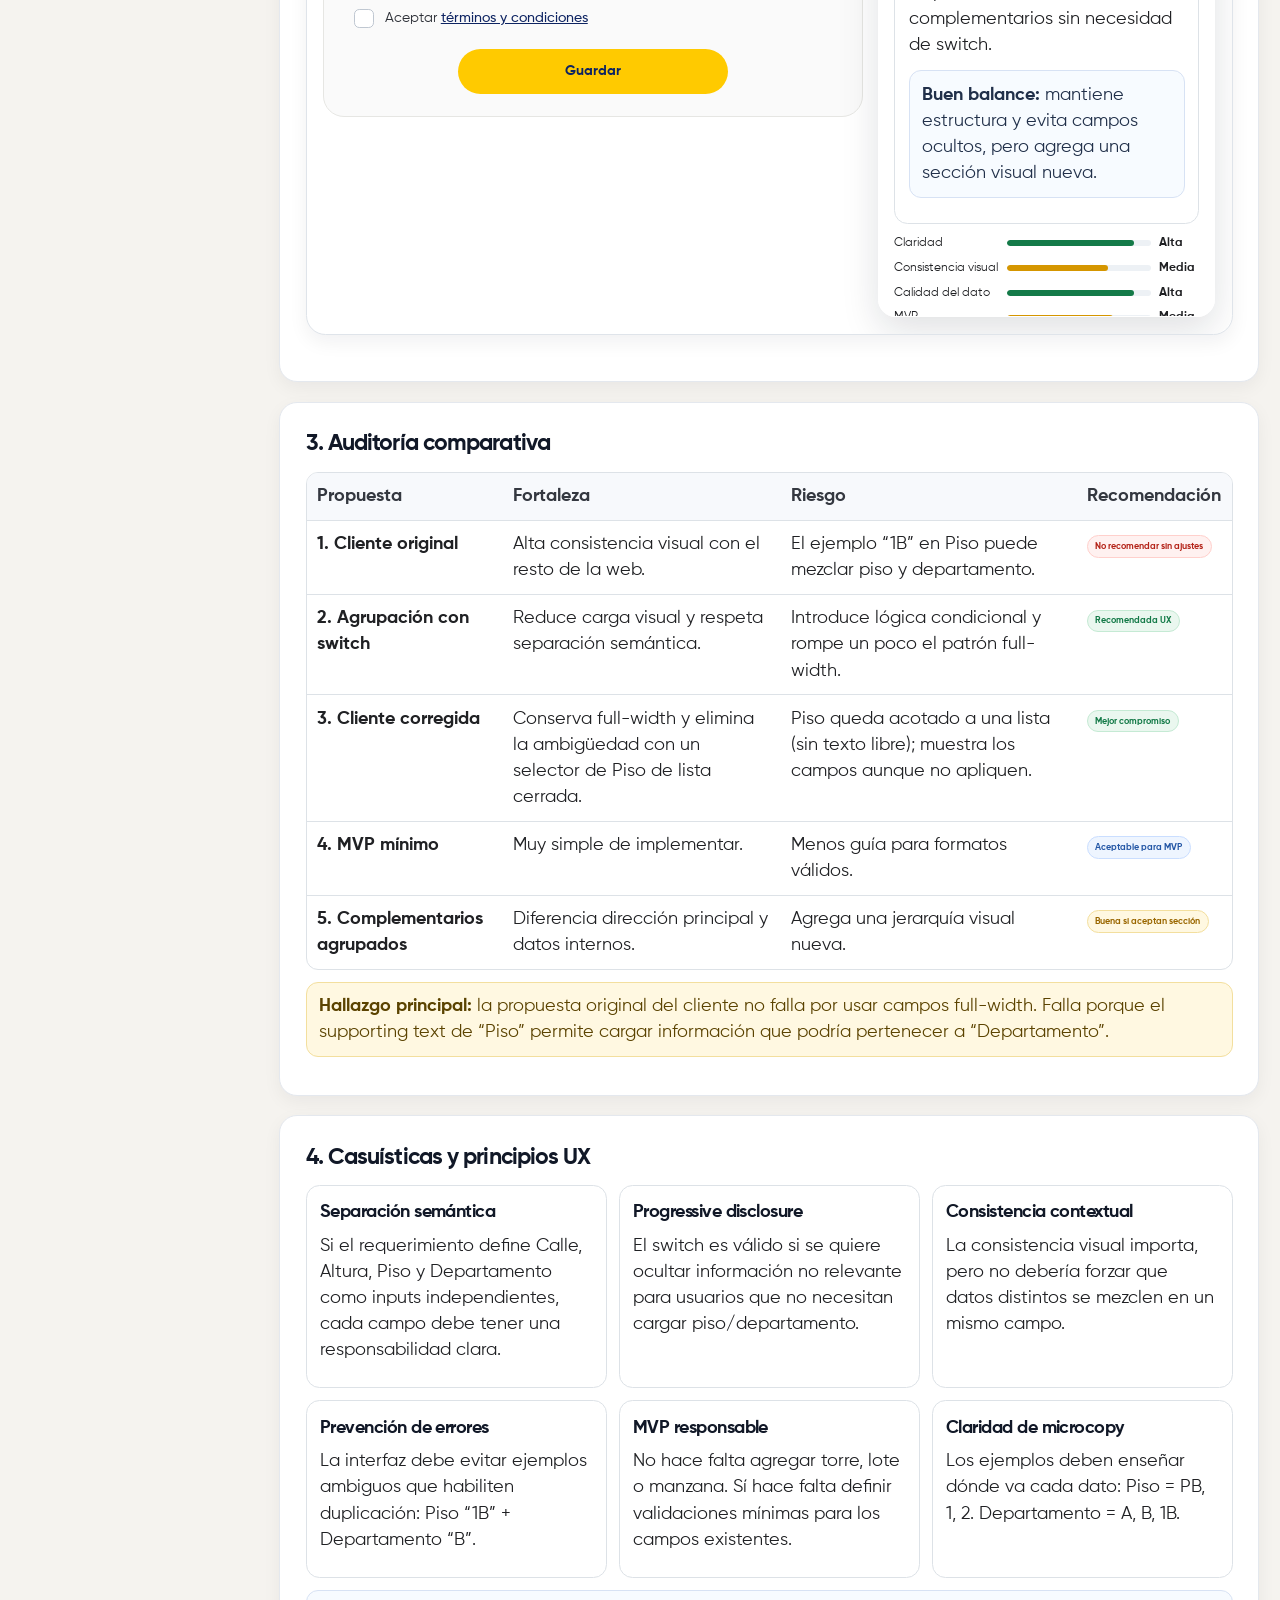
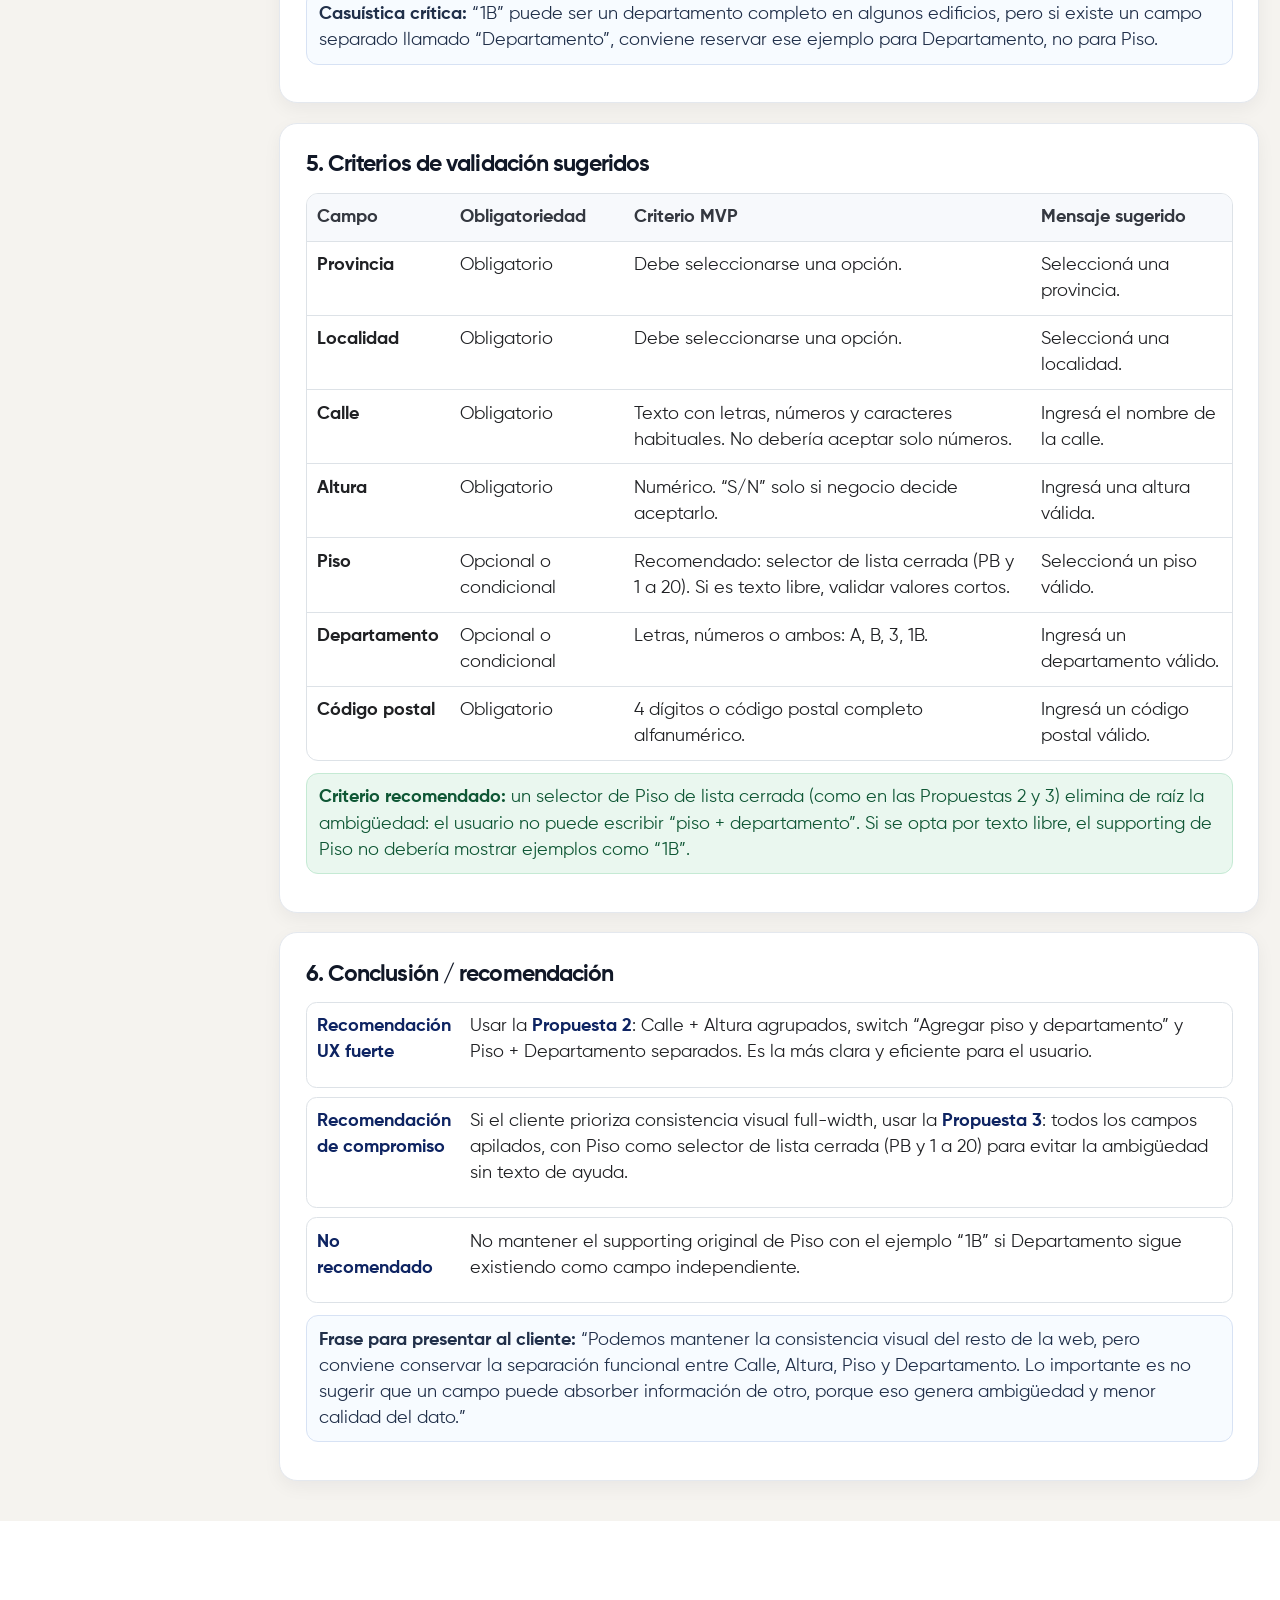
==== commit 5709d1d2: "Card del formulario: 720px CSS para verse a 540 reales (compensa el zoom .75) Co-Authored-By: Claude" ====
--- a/index.html
+++ b/index.html
@@ -61,7 +61,7 @@
     .grid-2{display:grid;grid-template-columns:repeat(2,minmax(0,1fr));gap:18px}.grid-3{display:grid;grid-template-columns:repeat(3,minmax(0,1fr));gap:16px}.card{border:1px solid var(--line);border-radius:18px;padding:18px;background:#fff}.card.soft{background:#fbfcfe}
     .kpi{display:flex;gap:14px;align-items:flex-start}.kpi-num{width:34px;height:34px;border-radius:12px;background:#f1f4fa;color:var(--navy);display:grid;place-items:center;font-weight:850;flex:0 0 34px}.kpi p{margin:0}.kpi strong{display:block;margin-bottom:2px}
     .proposal{border:1px solid #dfe4ea;border-radius:26px;margin:20px 0 28px;overflow:hidden;background:#fff;box-shadow:0 10px 26px rgba(16,24,40,.06)}
-    .proposal-head{padding:22px 24px;border-bottom:1px solid var(--line);display:grid;grid-template-columns:minmax(0,1fr) auto;gap:18px;align-items:start;background:#fbfcfe}.proposal-title{margin:0;font-size:28px;letter-spacing:-.04em}.proposal-desc{margin:4px 0 0;color:var(--muted)}.proposal-badges{display:flex;flex-wrap:wrap;gap:6px;justify-content:flex-end}.proposal-body{display:grid;grid-template-columns:540px minmax(340px,1fr);gap:20px;padding:22px}.audit-side{display:grid;gap:14px;align-content:start}.score-grid{display:grid;gap:10px}.score{display:grid;grid-template-columns:140px minmax(0,1fr) 54px;gap:10px;align-items:center;font-size:13px}.bar{height:8px;background:#edf1f5;border-radius:999px;overflow:hidden}.bar span{display:block;height:100%;border-radius:999px;background:#8995a4}.bar.ok span{background:var(--ok)}.bar.warn span{background:#d59600}.bar.bad span{background:var(--danger)}
+    .proposal-head{padding:22px 24px;border-bottom:1px solid var(--line);display:grid;grid-template-columns:minmax(0,1fr) auto;gap:18px;align-items:start;background:#fbfcfe}.proposal-title{margin:0;font-size:28px;letter-spacing:-.04em}.proposal-desc{margin:4px 0 0;color:var(--muted)}.proposal-badges{display:flex;flex-wrap:wrap;gap:6px;justify-content:flex-end}.proposal-body{display:grid;grid-template-columns:720px minmax(340px,1fr);gap:20px;padding:22px}.audit-side{display:grid;gap:14px;align-content:start}.score-grid{display:grid;gap:10px}.score{display:grid;grid-template-columns:140px minmax(0,1fr) 54px;gap:10px;align-items:center;font-size:13px}.bar{height:8px;background:#edf1f5;border-radius:999px;overflow:hidden}.bar span{display:block;height:100%;border-radius:999px;background:#8995a4}.bar.ok span{background:var(--ok)}.bar.warn span{background:#d59600}.bar.bad span{background:var(--danger)}
     .mock-bg{background:transparent;padding:0;border-radius:0;border:0}.modal{background:#FAFAFA;border:1px solid #e6e6e3;border-radius:28px;padding:30px 34px;box-shadow:none;position:relative}.close{position:absolute;right:22px;top:16px;font-size:36px;line-height:1;color:#777;font-weight:250}.modal-top{display:flex;align-items:flex-start;justify-content:space-between;gap:20px;margin-bottom:24px}.mock-title{font-size:30px;line-height:1.05;margin:0 48px 8px 0;letter-spacing:-.05em;font-weight:600}.step{font-size:18px;margin-right:26px;color:#24272d}.mock-sub{font-size:18px;margin:0 0 24px;color:#2d3037}.form-grid{display:grid;gap:16px}.form-row{display:grid;grid-template-columns:minmax(0,1fr) 250px;gap:20px}.form-row.equal{grid-template-columns:1fr 1fr}.field-wrap{position:relative}.input,.select{width:100%;height:58px;border:2px solid var(--line);border-radius:8px;background:#fff;color:#222;font-size:19px;font-weight:500;padding:0 18px;outline:none;font-family:inherit;transition:.15s border,.15s box-shadow}.select{appearance:none;background-image:linear-gradient(45deg,transparent 50%,#000 50%),linear-gradient(135deg,#000 50%,transparent 50%);background-position:calc(100% - 23px) 25px,calc(100% - 16px) 25px;background-size:8px 8px,8px 8px;background-repeat:no-repeat;padding-right:46px}.input::placeholder{color:#5d5e66;opacity:1}.input:focus::placeholder{color:transparent}.input:focus,.select:focus{border-color:var(--focus);box-shadow:none}.floating-label{position:absolute;left:16px;top:-11px;background:#fff;padding:0 8px;color:var(--focus);font-size:15px;font-weight:600;line-height:20px;opacity:0;visibility:hidden;z-index:2;transition:.12s opacity}.field-wrap:focus-within .floating-label,.field-wrap:has(.input:not(:placeholder-shown)) .floating-label,.select-field .floating-label{opacity:1;visibility:visible}.select-field .floating-label{color:#696b72}.helper{display:flex;gap:8px;align-items:flex-start;font-size:14px;color:#8a8c93;margin:8px 2px 0}.helper .ico{width:17px;height:17px;border:1.5px solid #9a9da3;border-radius:50%;display:inline-grid;place-items:center;font-size:12px;font-weight:900;line-height:1;flex:0 0 17px}.field-error{font-size:13px;color:var(--danger);margin:6px 2px 0;display:none}.field-warning{font-size:13px;color:var(--warn);margin:6px 2px 0;display:none}.field-wrap.invalid .input,.field-wrap.invalid .select{border-color:var(--danger);box-shadow:0 0 0 3px rgba(180,35,24,.08)}.field-wrap.invalid .field-error{display:block}.field-wrap.has-warning .field-warning{display:block}.actions{display:grid;grid-template-columns:1fr 1.15fr;gap:22px;align-items:center;margin-top:20px}.back{justify-self:start;color:var(--navy);font-weight:850;text-decoration:underline;text-decoration-color:var(--yellow);text-decoration-thickness:3px;text-underline-offset:4px;font-size:18px}.primary{height:60px;border:0;border-radius:999px;background:var(--yellow);color:var(--navy);font-size:19px;font-weight:850;font-family:inherit;cursor:pointer}.primary:hover{filter:brightness(.98)}.footer-login{border-top:1px solid var(--line);margin-top:26px;padding-top:26px;text-align:center;font-size:18px}.footer-login a{font-weight:600;text-underline-offset:3px}.switch-line{display:flex;align-items:center;gap:14px}.switch{position:relative;width:64px;height:34px;display:inline-block;flex:0 0 auto}.switch input{opacity:0;width:0;height:0}.slider{position:absolute;inset:0;background:#c8ced6;border-radius:999px;cursor:pointer;transition:.2s}.slider:before{content:"";position:absolute;width:24px;height:24px;left:5px;top:5px;background:#fff;border-radius:50%;transition:.2s;box-shadow:0 1px 2px rgba(0,0,0,.12)}.switch input:checked + .slider{background:var(--green)}.switch input:checked + .slider:before{transform:translateX(30px)}.switch-text{font-size:18px;color:#4a4c54}.conditional{display:none}.conditional.show{display:grid}.validation-panel{border:1px solid var(--line);background:#fbfcfe;border-radius:18px;padding:16px}.validation-panel h4{margin-bottom:10px}.validation-list{list-style:none;padding:0;margin:0;display:grid;gap:8px}.validation-list li{display:flex;gap:8px;align-items:flex-start;font-size:14px;color:#424650}.validation-list li:before{content:"•";color:#9aa3af;font-weight:900}.validation-list li.ok:before{content:"✓";color:var(--ok)}.validation-list li.bad:before{content:"×";color:var(--danger)}.validation-list li.warn:before{content:"!";color:var(--warn)}.inline-tools{display:flex;flex-wrap:wrap;gap:8px;margin-top:12px}.ghost{border:1px solid var(--line);background:#fff;border-radius:999px;padding:8px 12px;font-size:13px;font-weight:750;cursor:pointer;color:#343840}.ghost:hover{background:#f7f9fc}.results{margin-top:10px;font-size:13px}.status-pill{display:inline-flex;align-items:center;gap:6px;border-radius:999px;padding:6px 10px;font-size:12px;font-weight:850}.status-pill.ok{background:var(--ok-bg);color:var(--ok)}.status-pill.bad{background:var(--danger-bg);color:var(--danger)}.status-pill.warn{background:var(--warn-bg);color:var(--warn)}
     table{width:100%;border-collapse:separate;border-spacing:0;border:1px solid var(--line);border-radius:16px;overflow:hidden;font-size:14px}th,td{padding:14px;border-bottom:1px solid var(--line);vertical-align:top;text-align:left}th{background:#f7f9fc;color:#343840;font-weight:850}tr:last-child td{border-bottom:0}.decision{display:grid;gap:12px}.decision-row{display:grid;grid-template-columns:190px minmax(0,1fr);gap:14px;padding:14px;border:1px solid var(--line);border-radius:14px;background:#fff}.decision-row strong{color:var(--navy)}
     .print-note{font-size:12px;color:var(--muted);margin-top:14px}
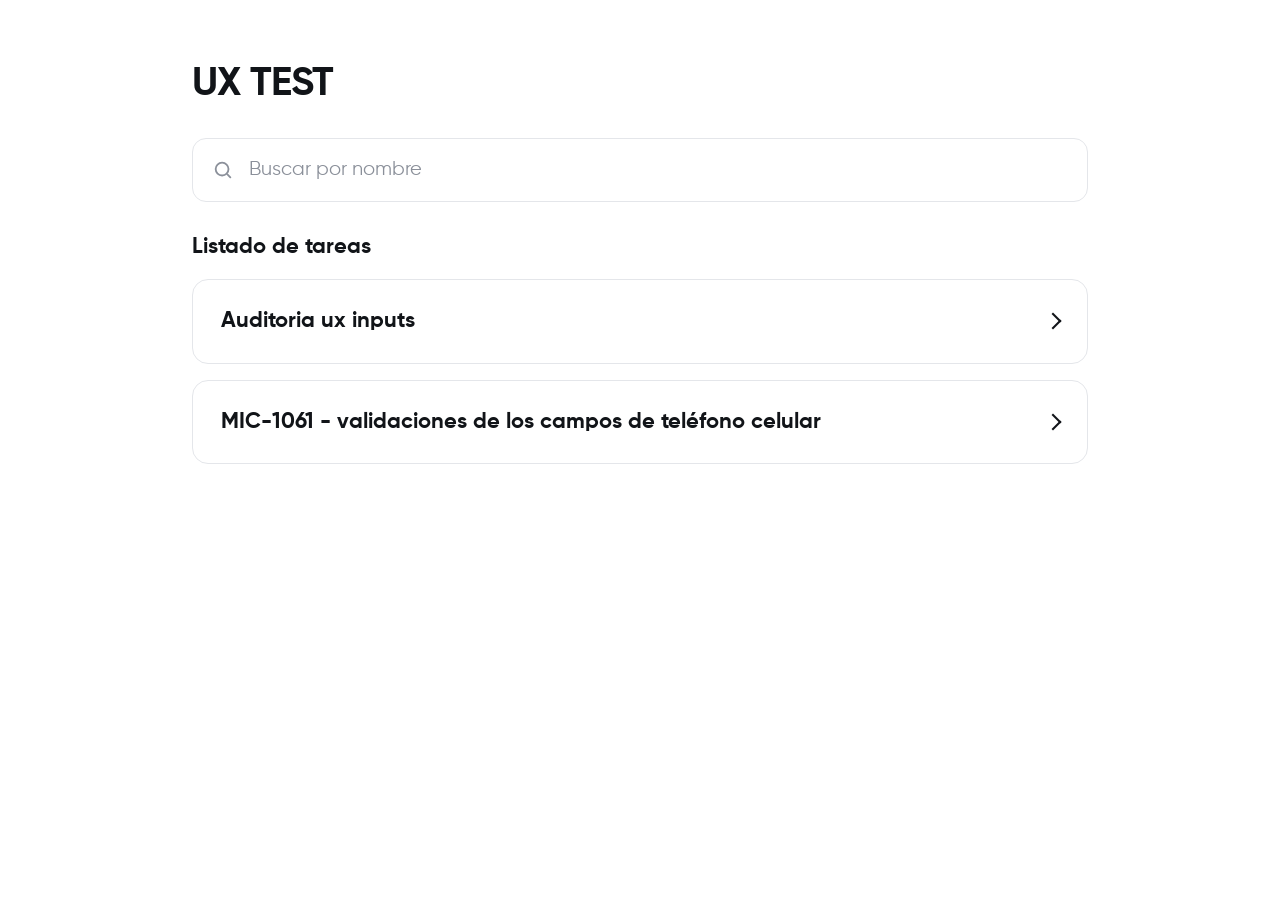
==== commit f8a82b46: "Reestructurar a sitio multi-seccion: Home UX TEST + secciones en carpetas - Home (index.html): busca" ====
--- a/index.html
+++ b/index.html
@@ -1,695 +1,41 @@
 <!DOCTYPE html>
-
 <html lang="es-AR">
 <head>
 <meta charset="utf-8"/>
 <meta content="width=device-width, initial-scale=1" name="viewport"/>
-<title>Auditoría UX — Campos de domicilio</title>
-<style>
-    @font-face{font-family:'Gilroy';src:url('Font/Gilroy-Light.ttf') format('truetype');font-weight:1 350;font-style:normal;font-display:swap}
-    @font-face{font-family:'Gilroy';src:url('Font/Gilroy-Regular.ttf') format('truetype');font-weight:351 450;font-style:normal;font-display:swap}
-    @font-face{font-family:'Gilroy';src:url('Font/Gilroy-Medium.ttf') format('truetype');font-weight:451 649;font-style:normal;font-display:swap}
-    @font-face{font-family:'Gilroy';src:url('Font/Gilroy-Bold.ttf') format('truetype');font-weight:650 1000;font-style:normal;font-display:swap}
-    :root{
-      --bg:#f5f3ef;
-      --surface:#ffffff;
-      --ink:#202124;
-      --muted:#6f7177;
-      --line:#dde2e7;
-      --line-strong:#bfc7d1;
-      --navy:#0e2462;
-      --focus:#47A7F4;
-      --yellow:#ffca00;
-      --green:#2f9360;
-      --danger:#b42318;
-      --danger-bg:#fff1f0;
-      --warn:#9a6700;
-      --warn-bg:#fff8e1;
-      --ok:#147a48;
-      --ok-bg:#eaf7ef;
-      --info:#2457a6;
-      --info-bg:#eef5ff;
-      --shadow:0 20px 60px rgba(16,24,40,.14);
-      --radius:28px;
-      --radius-sm:12px;
-      --font: 'Gilroy', Inter, ui-sans-serif, system-ui, -apple-system, BlinkMacSystemFont, "Segoe UI", Roboto, Arial, sans-serif;
-    }
-    *{box-sizing:border-box}
-    html{scroll-behavior:smooth}
-    body{margin:0;background:linear-gradient(180deg,#3f2f29 0,#3f2f29 310px,var(--bg) 310px);color:var(--ink);font-family:var(--font);line-height:1.45;zoom:.75}
-    a{color:var(--navy)}
-    .layout{display:grid;grid-template-columns:320px minmax(0,1fr);gap:24px;max-width:2100px;margin:0 auto;padding:28px}
-    aside{position:sticky;top:20px;height:calc(100vh - 40px);align-self:start;background:rgba(255,255,255,.93);border:1px solid rgba(255,255,255,.72);box-shadow:0 18px 50px rgba(16,24,40,.13);border-radius:24px;padding:20px;backdrop-filter:blur(10px);overflow:auto}
-    .brand{font-weight:850;font-size:20px;letter-spacing:-.03em;color:var(--navy);margin:4px 0 6px}
-    .doc-subtitle{font-size:13px;color:var(--muted);margin:0 0 16px}
-    .nav{display:grid;gap:6px;margin:18px 0}
-    .nav a{text-decoration:none;color:#31343b;padding:10px 12px;border-radius:12px;font-weight:650;font-size:14px;border:1px solid transparent}
-    .nav a:hover,.nav a.active{background:#f4f6fb;border-color:#e2e7f0;color:var(--navy)}
-    .legend{border-top:1px solid var(--line);margin-top:18px;padding-top:16px;font-size:12px;color:var(--muted)}
-    .chip{display:inline-flex;align-items:center;gap:6px;border:1px solid var(--line);background:#fff;border-radius:999px;padding:5px 10px;font-size:12px;font-weight:700;color:#555;margin:3px 4px 3px 0}
-    .chip.ok{background:var(--ok-bg);color:var(--ok);border-color:#c5ead4}.chip.warn{background:var(--warn-bg);color:var(--warn);border-color:#f3df9e}.chip.bad{background:var(--danger-bg);color:var(--danger);border-color:#ffd0cc}.chip.info{background:var(--info-bg);color:var(--info);border-color:#cadeff}
-    main{min-width:0}
-    .hero{background:var(--surface);border-radius:var(--radius);box-shadow:var(--shadow);padding:44px 48px;margin:0 0 26px;border:1px solid rgba(255,255,255,.7)}
-    h1{font-size:44px;line-height:1.05;margin:0 0 12px;letter-spacing:-.055em;color:#111827}
-    .lead{font-size:20px;color:#3d4148;margin:0 0 24px;max-width:900px}
-    .meta-row{display:flex;flex-wrap:wrap;gap:8px;margin-top:22px}
-    section{background:var(--surface);border:1px solid #e4e8ee;border-radius:24px;padding:34px;margin:0 0 26px;box-shadow:0 8px 24px rgba(16,24,40,.05)}
-    h2{font-size:30px;letter-spacing:-.04em;margin:0 0 14px;color:#111827}
-    h3{font-size:21px;letter-spacing:-.03em;margin:0 0 10px;color:#111827}
-    h4{font-size:15px;margin:0 0 8px;color:#111827;text-transform:uppercase;letter-spacing:.02em}
-    p{margin:0 0 14px}.muted{color:var(--muted)}.strong{font-weight:800}.small{font-size:13px}.note{padding:14px 16px;border-radius:16px;border:1px solid #d7e2f4;background:#f7fbff;color:#21304a;margin:16px 0}.warning{padding:14px 16px;border-radius:16px;border:1px solid #f3df9e;background:var(--warn-bg);color:#5b4300;margin:16px 0}.danger{padding:14px 16px;border-radius:16px;border:1px solid #ffd0cc;background:var(--danger-bg);color:#7a2017;margin:16px 0}.success{padding:14px 16px;border-radius:16px;border:1px solid #c5ead4;background:var(--ok-bg);color:#0f5735;margin:16px 0}
-    .grid-2{display:grid;grid-template-columns:repeat(2,minmax(0,1fr));gap:18px}.grid-3{display:grid;grid-template-columns:repeat(3,minmax(0,1fr));gap:16px}.card{border:1px solid var(--line);border-radius:18px;padding:18px;background:#fff}.card.soft{background:#fbfcfe}
-    .kpi{display:flex;gap:14px;align-items:flex-start}.kpi-num{width:34px;height:34px;border-radius:12px;background:#f1f4fa;color:var(--navy);display:grid;place-items:center;font-weight:850;flex:0 0 34px}.kpi p{margin:0}.kpi strong{display:block;margin-bottom:2px}
-    .proposal{border:1px solid #dfe4ea;border-radius:26px;margin:20px 0 28px;overflow:hidden;background:#fff;box-shadow:0 10px 26px rgba(16,24,40,.06)}
-    .proposal-head{padding:22px 24px;border-bottom:1px solid var(--line);display:grid;grid-template-columns:minmax(0,1fr) auto;gap:18px;align-items:start;background:#fbfcfe}.proposal-title{margin:0;font-size:28px;letter-spacing:-.04em}.proposal-desc{margin:4px 0 0;color:var(--muted)}.proposal-badges{display:flex;flex-wrap:wrap;gap:6px;justify-content:flex-end}.proposal-body{display:grid;grid-template-columns:720px minmax(340px,1fr);gap:20px;padding:22px}.audit-side{display:grid;gap:14px;align-content:start}.score-grid{display:grid;gap:10px}.score{display:grid;grid-template-columns:140px minmax(0,1fr) 54px;gap:10px;align-items:center;font-size:13px}.bar{height:8px;background:#edf1f5;border-radius:999px;overflow:hidden}.bar span{display:block;height:100%;border-radius:999px;background:#8995a4}.bar.ok span{background:var(--ok)}.bar.warn span{background:#d59600}.bar.bad span{background:var(--danger)}
-    .mock-bg{background:transparent;padding:0;border-radius:0;border:0}.modal{background:#FAFAFA;border:1px solid #e6e6e3;border-radius:28px;padding:30px 34px;box-shadow:none;position:relative}.close{position:absolute;right:22px;top:16px;font-size:36px;line-height:1;color:#777;font-weight:250}.modal-top{display:flex;align-items:flex-start;justify-content:space-between;gap:20px;margin-bottom:24px}.mock-title{font-size:30px;line-height:1.05;margin:0 48px 8px 0;letter-spacing:-.05em;font-weight:600}.step{font-size:18px;margin-right:26px;color:#24272d}.mock-sub{font-size:18px;margin:0 0 24px;color:#2d3037}.form-grid{display:grid;gap:16px}.form-row{display:grid;grid-template-columns:minmax(0,1fr) 250px;gap:20px}.form-row.equal{grid-template-columns:1fr 1fr}.field-wrap{position:relative}.input,.select{width:100%;height:58px;border:2px solid var(--line);border-radius:8px;background:#fff;color:#222;font-size:19px;font-weight:500;padding:0 18px;outline:none;font-family:inherit;transition:.15s border,.15s box-shadow}.select{appearance:none;background-image:linear-gradient(45deg,transparent 50%,#000 50%),linear-gradient(135deg,#000 50%,transparent 50%);background-position:calc(100% - 23px) 25px,calc(100% - 16px) 25px;background-size:8px 8px,8px 8px;background-repeat:no-repeat;padding-right:46px}.input::placeholder{color:#5d5e66;opacity:1}.input:focus::placeholder{color:transparent}.input:focus,.select:focus{border-color:var(--focus);box-shadow:none}.floating-label{position:absolute;left:16px;top:-11px;background:#fff;padding:0 8px;color:var(--focus);font-size:15px;font-weight:600;line-height:20px;opacity:0;visibility:hidden;z-index:2;transition:.12s opacity}.field-wrap:focus-within .floating-label,.field-wrap:has(.input:not(:placeholder-shown)) .floating-label,.select-field .floating-label{opacity:1;visibility:visible}.select-field .floating-label{color:#696b72}.helper{display:flex;gap:8px;align-items:flex-start;font-size:14px;color:#8a8c93;margin:8px 2px 0}.helper .ico{width:17px;height:17px;border:1.5px solid #9a9da3;border-radius:50%;display:inline-grid;place-items:center;font-size:12px;font-weight:900;line-height:1;flex:0 0 17px}.field-error{font-size:13px;color:var(--danger);margin:6px 2px 0;display:none}.field-warning{font-size:13px;color:var(--warn);margin:6px 2px 0;display:none}.field-wrap.invalid .input,.field-wrap.invalid .select{border-color:var(--danger);box-shadow:0 0 0 3px rgba(180,35,24,.08)}.field-wrap.invalid .field-error{display:block}.field-wrap.has-warning .field-warning{display:block}.actions{display:grid;grid-template-columns:1fr 1.15fr;gap:22px;align-items:center;margin-top:20px}.back{justify-self:start;color:var(--navy);font-weight:850;text-decoration:underline;text-decoration-color:var(--yellow);text-decoration-thickness:3px;text-underline-offset:4px;font-size:18px}.primary{height:60px;border:0;border-radius:999px;background:var(--yellow);color:var(--navy);font-size:19px;font-weight:850;font-family:inherit;cursor:pointer}.primary:hover{filter:brightness(.98)}.footer-login{border-top:1px solid var(--line);margin-top:26px;padding-top:26px;text-align:center;font-size:18px}.footer-login a{font-weight:600;text-underline-offset:3px}.switch-line{display:flex;align-items:center;gap:14px}.switch{position:relative;width:64px;height:34px;display:inline-block;flex:0 0 auto}.switch input{opacity:0;width:0;height:0}.slider{position:absolute;inset:0;background:#c8ced6;border-radius:999px;cursor:pointer;transition:.2s}.slider:before{content:"";position:absolute;width:24px;height:24px;left:5px;top:5px;background:#fff;border-radius:50%;transition:.2s;box-shadow:0 1px 2px rgba(0,0,0,.12)}.switch input:checked + .slider{background:var(--green)}.switch input:checked + .slider:before{transform:translateX(30px)}.switch-text{font-size:18px;color:#4a4c54}.conditional{display:none}.conditional.show{display:grid}.validation-panel{border:1px solid var(--line);background:#fbfcfe;border-radius:18px;padding:16px}.validation-panel h4{margin-bottom:10px}.validation-list{list-style:none;padding:0;margin:0;display:grid;gap:8px}.validation-list li{display:flex;gap:8px;align-items:flex-start;font-size:14px;color:#424650}.validation-list li:before{content:"•";color:#9aa3af;font-weight:900}.validation-list li.ok:before{content:"✓";color:var(--ok)}.validation-list li.bad:before{content:"×";color:var(--danger)}.validation-list li.warn:before{content:"!";color:var(--warn)}.inline-tools{display:flex;flex-wrap:wrap;gap:8px;margin-top:12px}.ghost{border:1px solid var(--line);background:#fff;border-radius:999px;padding:8px 12px;font-size:13px;font-weight:750;cursor:pointer;color:#343840}.ghost:hover{background:#f7f9fc}.results{margin-top:10px;font-size:13px}.status-pill{display:inline-flex;align-items:center;gap:6px;border-radius:999px;padding:6px 10px;font-size:12px;font-weight:850}.status-pill.ok{background:var(--ok-bg);color:var(--ok)}.status-pill.bad{background:var(--danger-bg);color:var(--danger)}.status-pill.warn{background:var(--warn-bg);color:var(--warn)}
-    table{width:100%;border-collapse:separate;border-spacing:0;border:1px solid var(--line);border-radius:16px;overflow:hidden;font-size:14px}th,td{padding:14px;border-bottom:1px solid var(--line);vertical-align:top;text-align:left}th{background:#f7f9fc;color:#343840;font-weight:850}tr:last-child td{border-bottom:0}.decision{display:grid;gap:12px}.decision-row{display:grid;grid-template-columns:190px minmax(0,1fr);gap:14px;padding:14px;border:1px solid var(--line);border-radius:14px;background:#fff}.decision-row strong{color:var(--navy)}
-    .print-note{font-size:12px;color:var(--muted);margin-top:14px}
-    /* Tamaño base/mínimo de lectura unificado (= .lead, 24px) fuera de las cards de propuestas */
-    .brand{font-size:24px}
-    .doc-subtitle{font-size:24px}
-    .nav a{font-size:22px}
-    .legend{font-size:24px}
-    .legend .chip{font-size:16px}
-    .legend .print-note{font-size:24px}
-    .lead{font-size:24px}
-    section>p{font-size:24px}
-    .grid-2 .kpi p{font-size:24px}.grid-2 .kpi strong{font-size:24px}
-    .grid-3 .card h3{font-size:24px}.grid-3 .card p{font-size:24px}
-    section>.note,section>.warning,section>.danger,section>.success{font-size:24px}
-    table{font-size:24px}
-    .decision-row p,.decision-row strong{font-size:24px}
-    /* Encabezado de la propuesta + tarjetas de auditoría: body unificado a 24px */
-    .proposal-desc{font-size:24px}
-    .audit-side .validation-panel h4,.audit-side .card h4{font-size:24px}
-    .audit-side .validation-list li{font-size:24px}
-    .audit-side .card p{font-size:24px}
-    .audit-side .note,.audit-side .success,.audit-side .danger,.audit-side .warning{font-size:24px}
-    .audit-side .ghost{font-size:16px}
-    .audit-side .score{font-size:16px}
-    .audit-side .results,.audit-side .status-pill{font-size:15px}
-    /* Pestañas de tipo de card en cada propuesta */
-    .card-tabs{display:flex;gap:6px;margin:0 0 18px;background:#eef1f6;border:1px solid var(--line);border-radius:999px;padding:5px}
-    .card-tab{flex:1;border:0;background:transparent;border-radius:999px;padding:12px 14px;font-family:inherit;font-size:16px;font-weight:700;color:#5a5e66;cursor:pointer;transition:.15s}
-    .card-tab.active{background:#fff;color:var(--navy);box-shadow:0 2px 8px rgba(16,24,40,.10)}
-    .card-tab:hover:not(.active){color:var(--navy)}
-    .tab-panel{display:none}
-    .tab-panel.active{display:block}
-    .confirm-card .mock-title{text-align:center;margin:8px 0 10px}
-    .confirm-card .mock-sub{text-align:center;margin:0 0 22px}
-    .terms{display:flex;align-items:center;gap:12px;margin:20px 2px 2px;font-size:18px;color:#2d3037}
-    .terms input{appearance:none;-webkit-appearance:none;width:26px;height:26px;flex:0 0 auto;border:2px solid var(--line-strong);border-radius:7px;background:#fff;cursor:pointer;position:relative;transition:.15s}
-    .terms input:checked{background:var(--navy);border-color:var(--navy)}
-    .terms input:checked::after{content:"";position:absolute;left:8px;top:4px;width:6px;height:11px;border:solid #fff;border-width:0 2.5px 2.5px 0;transform:rotate(45deg)}
-    .terms a{font-weight:600;color:var(--navy)}
-    .confirm-actions{display:flex;justify-content:center;margin-top:24px}
-    .confirm-actions .primary{min-width:360px;padding:0 48px}
-    @media (max-width:1100px){.layout{grid-template-columns:1fr;padding:18px}aside{position:relative;height:auto;top:auto}.nav{grid-template-columns:repeat(2,minmax(0,1fr))}.proposal-body{grid-template-columns:1fr}.form-row,.form-row.equal{grid-template-columns:1fr}.hero{padding:34px 28px}section{padding:26px}.score{grid-template-columns:120px minmax(0,1fr) 44px}}
-    @media (max-width:680px){body{background:var(--bg)}.layout{padding:10px}.hero{padding:26px 20px;border-radius:20px}h1{font-size:34px}.lead{font-size:17px}section{padding:20px;border-radius:20px}.proposal-head{grid-template-columns:1fr}.proposal-badges{justify-content:flex-start}.proposal-body{padding:16px}.mock-bg{padding:0}.modal{padding:24px 18px;border-radius:22px}.mock-title{font-size:25px}.mock-sub,.input,.select,.switch-text,.footer-login,.step{font-size:16px}.actions{grid-template-columns:1fr}.primary{width:100%}.back{justify-self:center}.nav{grid-template-columns:1fr}.decision-row{grid-template-columns:1fr}}
-    @media print{body{background:#fff}.layout{display:block;padding:0}aside{display:none}.hero,section,.proposal{box-shadow:none;break-inside:avoid}.proposal-body{grid-template-columns:1fr}.primary,.ghost{display:none}}
-  </style>
+<title>UX TEST</title>
+<link rel="stylesheet" href="assets/app.css"/>
 </head>
-<body>
-<div class="layout">
-<aside>
-<div class="brand">Auditoría UX</div>
-<p class="doc-subtitle">Campos de domicilio · Registro de usuario · Paso 2 de 2</p>
-<nav aria-label="Navegación del documento" class="nav">
-<a href="#contexto">Definición del problema</a>
-<a href="#propuestas">Propuestas</a>
-<a href="#auditoria">Auditoría comparativa</a>
-<a href="#casuisticas">Casuísticas y principios UX</a>
-<a href="#validaciones">Criterios de validación</a>
-<a href="#conclusion">Conclusión</a>
-</nav>
-<div class="legend">
-<div class="chip ok">Recomendado</div>
-<div class="chip warn">Ajustable</div>
-<div class="chip bad">Riesgo</div>
-<div class="chip info">MVP</div>
-<p class="print-note">Tip: el documento puede imprimirse o exportarse como PDF desde el navegador.</p>
+<body class="ux-shell">
+<main class="ux-wrap">
+<h1 class="ux-title">UX TEST</h1>
+<div class="ux-search">
+<svg class="ico" viewBox="0 0 24 24" fill="none" xmlns="http://www.w3.org/2000/svg"><circle cx="11" cy="11" r="7" stroke="currentColor" stroke-width="2"/><path d="M20 20l-3.2-3.2" stroke="currentColor" stroke-width="2" stroke-linecap="round"/></svg>
+<input id="search" type="text" placeholder="Buscar por nombre" autocomplete="off" aria-label="Buscar por nombre"/>
 </div>
-</aside>
-<main>
-<header class="hero">
-<h1>Evaluación UX y criterios funcionales para domicilio</h1>
-<p class="lead">Documento navegable para comparar propuestas de captura de domicilio, validar inputs y fundamentar la recomendación UX sin cambiar el alcance del MVP.</p>
-<div class="meta-row">
-<span class="chip info">Requerimiento base: Calle · Altura · Piso · Departamento</span>
-<span class="chip ok">Foco: claridad del dato</span>
-<span class="chip warn">Discusión: layout vs. estructura</span>
+<p class="ux-list-label">Listado de tareas</p>
+<div class="ux-list" id="task-list">
+<a class="ux-card" href="auditoria-ux-inputs/" data-name="Auditoria ux inputs"><span>Auditoria ux inputs</span><span class="chev"></span></a>
+<a class="ux-card" href="mic-1061-telefono-celular/" data-name="MIC-1061 - validaciones de los campos de teléfono celular"><span>MIC-1061 - validaciones de los campos de teléfono celular</span><span class="chev"></span></a>
 </div>
-</header>
-<section id="contexto">
-<h2>1. Definición del problema</h2>
-<p>El requerimiento actual define cuatro inputs independientes para domicilio: <strong>Calle</strong>, <strong>Altura</strong>, <strong>Piso</strong> y <strong>Departamento</strong>. La discusión no debería centrarse solamente en si los campos se muestran en una misma fila o en filas separadas, sino en si cada campo captura un dato claro, no duplicado y validable.</p>
-<div class="grid-2">
-<div class="card soft kpi"><div class="kpi-num">1</div><p><strong>Problema de estructura</strong>Si el campo “Piso” permite ejemplos como <strong>1B</strong>, puede absorber información que corresponde al campo “Departamento”.</p></div>
-<div class="card soft kpi"><div class="kpi-num">2</div><p><strong>Problema de consistencia</strong>El cliente busca mantener un patrón visual full-width porque el resto de la web no usa campos agrupados en una misma fila.</p></div>
-<div class="card soft kpi"><div class="kpi-num">3</div><p><strong>Objetivo UX</strong>Conservar una captura estructurada del domicilio, reduciendo ambigüedad, errores de carga y validaciones confusas.</p></div>
-<div class="card soft kpi"><div class="kpi-num">4</div><p><strong>Alcance MVP</strong>No se agregan campos nuevos como torre, lote, manzana o unidad funcional. Solo se definen criterios para los campos existentes.</p></div>
-</div>
-<div class="note"><strong>Clave para la conversación:</strong> agrupar “Calle + Altura” en una fila es una decisión de layout. Mantener “Calle” y “Altura” como inputs separados es una decisión de estructura de datos.</div>
-</section>
-<section id="propuestas">
-<h2>2. Propuestas navegables con validación</h2>
-<p class="muted">Cada propuesta tiene dos pestañas: <strong>Confirmación de datos</strong> (flujo nuevo, enfocado solo en domicilio para Mis Comunicaciones Digitales) y <strong>Creación de cuenta</strong> (el alta de usuario completo, paso 2 de 2). En ambas se conserva la variación UX de esa propuesta y la validación interactiva para probar criterios y casos borde.</p>
-<!-- Proposal 1 -->
-<article class="proposal" id="propuesta-cliente-original">
-<div class="proposal-head">
-<div>
-<h3 class="proposal-title">Propuesta 1 · Cliente original</h3>
-<p class="proposal-desc">Campos full-width, Piso siempre visible y texto de ayuda que permite números y letras, incluyendo “1B”.</p>
-</div>
-<div class="proposal-badges"><span class="chip warn">Consistente visualmente</span><span class="chip bad">Riesgo semántico</span></div>
-</div>
-<div class="proposal-body">
-<div class="mock-bg">
-<div class="card-tabs"><button class="card-tab active" type="button" data-tab="confirm">Confirmación de datos</button><button class="card-tab" type="button" data-tab="account">Creación de cuenta</button></div>
-<div class="tab-panel active" data-panel="confirm">
-<form class="modal ux-form confirm-card" data-proposal="cliente-original" data-cardtype="confirm" novalidate="">
-<h3 class="mock-title">Necesitamos que completes información</h3>
-<p class="mock-sub">Esta información es requerida para usar los servicios de Mis Comunicaciones Digitales</p>
-<div class="form-grid">
-<div class="field-wrap"><span class="floating-label">Calle</span><input class="input" data-validate="street" name="calle" placeholder="Calle"/><div class="field-error"></div></div>
-<div class="field-wrap"><span class="floating-label">Altura</span><input class="input" data-validate="number" inputmode="numeric" name="altura" placeholder="Altura"/><div class="field-error"></div><div class="field-warning"></div></div>
-<div class="field-wrap"><span class="floating-label">Piso</span><input class="input" data-validate="floor-client" name="piso" placeholder="Piso"/><div class="helper"><span class="ico">i</span><span>Podés ingresar números y letras. Ejemplos: <strong>1, 1B, PB, Planta baja.</strong></span></div><div class="field-error"></div><div class="field-warning"></div></div>
-<div class="field-wrap"><span class="floating-label">Departamento</span><input class="input" data-validate="apartment" name="departamento" placeholder="Departamento"/><div class="field-error"></div><div class="field-warning"></div></div>
-</div>
-<label class="terms"><input type="checkbox" name="terms"/><span>Aceptar <a href="javascript:void(0)">términos y condiciones</a></span></label>
-<div class="confirm-actions"><button class="primary" type="submit">Guardar</button></div>
-</form>
-</div>
-<div class="tab-panel" data-panel="account">
-<form class="modal ux-form" data-proposal="cliente-original" novalidate="">
-<div class="close">×</div>
-<div class="modal-top"><div><h3 class="mock-title">Creá tu usuario</h3><p class="mock-sub">Para finalizar, completá tu dirección.</p></div><div class="step">Paso 2 de 2</div></div>
-<div class="form-grid">
-<div class="field-wrap select-field"><span class="floating-label">Provincia</span><select class="select" data-validate="province" name="provincia"><option value="">Seleccionar</option><option>Córdoba</option><option>Buenos Aires</option><option>Santa Fe</option></select><div class="field-error"></div></div>
-<div class="field-wrap select-field"><span class="floating-label">Localidad</span><select class="select" data-validate="locality" name="localidad"><option value="">Seleccionar</option><option>Córdoba Capital</option><option>Villa Allende</option><option>Río Cuarto</option></select><div class="field-error"></div></div>
-<div class="field-wrap"><span class="floating-label">Calle</span><input class="input" data-validate="street" name="calle" placeholder="Calle"/><div class="field-error"></div></div>
-<div class="field-wrap"><span class="floating-label">Altura</span><input class="input" data-validate="number" inputmode="numeric" name="altura" placeholder="Altura"/><div class="field-error"></div><div class="field-warning"></div></div>
-<div class="field-wrap"><span class="floating-label">Piso</span><input class="input" data-validate="floor-client" name="piso" placeholder="Piso"/><div class="helper"><span class="ico">i</span><span>Podés ingresar números y letras. Ejemplos: <strong>1, 1B, PB, Planta baja.</strong></span></div><div class="field-error"></div><div class="field-warning"></div></div>
-<div class="field-wrap"><span class="floating-label">Departamento</span><input class="input" data-validate="apartment" name="departamento" placeholder="Departamento"/><div class="field-error"></div><div class="field-warning"></div></div>
-<div class="field-wrap"><span class="floating-label">Código postal</span><input class="input" data-validate="postal" name="cp" placeholder="Código postal"/><div class="field-error"></div></div>
-</div>
-<div class="actions"><a class="back" href="javascript:void(0)">Atrás</a><button class="primary" type="submit">Registrarme</button></div>
-<div class="footer-login">¿Ya tenés cuenta? <a href="javascript:void(0)">Iniciar Sesión</a></div>
-</form>
-</div>
-</div>
-<aside class="audit-side">
-<div class="validation-panel"><h4>Prueba rápida</h4><ul class="validation-list live-list"><li>Completá campos y presioná “Registrarme”.</li></ul><div class="inline-tools"><button class="ghost" data-fill="valid-basic" type="button">Caso válido</button><button class="ghost" data-fill="ambiguous-floor" type="button">Piso 1B</button><button class="ghost" data-fill="empty" type="button">Vaciar</button></div><div class="results"></div></div>
-<div class="card"><h4>Lectura UX</h4><p>La consistencia visual es buena, pero el texto de ayuda de Piso permite que el usuario cargue “piso + departamento” en un único campo.</p><div class="danger"><strong>Riesgo principal:</strong> “1B” puede interpretarse como Piso 1 + Departamento B.</div></div>
-<div class="score-grid"><div class="score"><span>Claridad</span><div class="bar warn"><span style="width:55%"></span></div><strong>Media</strong></div><div class="score"><span>Consistencia visual</span><div class="bar ok"><span style="width:90%"></span></div><strong>Alta</strong></div><div class="score"><span>Calidad del dato</span><div class="bar bad"><span style="width:45%"></span></div><strong>Baja</strong></div><div class="score"><span>MVP</span><div class="bar ok"><span style="width:88%"></span></div><strong>Alta</strong></div></div>
-</aside>
-</div>
-</article>
-<!-- Proposal 2 -->
-<article class="proposal" id="propuesta-recomendada">
-<div class="proposal-head">
-<div>
-<h3 class="proposal-title">Propuesta 2 · Agrupación semántica con switch</h3>
-<p class="proposal-desc">Calle + Altura en una fila. Con el switch aparecen Piso (selector de lista cerrada) y Departamento, solo si el usuario los necesita.</p>
-</div>
-<div class="proposal-badges"><span class="chip ok">Recomendada UX</span><span class="chip warn">Requiere lógica condicional</span></div>
-</div>
-<div class="proposal-body">
-<div class="mock-bg">
-<div class="card-tabs"><button class="card-tab active" type="button" data-tab="confirm">Confirmación de datos</button><button class="card-tab" type="button" data-tab="account">Creación de cuenta</button></div>
-<div class="tab-panel active" data-panel="confirm">
-<form class="modal ux-form confirm-card" data-proposal="recomendada-switch" data-cardtype="confirm" novalidate="">
-<h3 class="mock-title">Necesitamos que completes información</h3>
-<p class="mock-sub">Esta información es requerida para usar los servicios de Mis Comunicaciones Digitales</p>
-<div class="form-grid">
-<div class="form-row"><div class="field-wrap"><span class="floating-label">Calle</span><input class="input" data-validate="street" name="calle" placeholder="Calle"/><div class="field-error"></div></div><div class="field-wrap"><span class="floating-label">Altura</span><input class="input" data-validate="number" inputmode="numeric" name="altura" placeholder="Altura"/><div class="field-error"></div><div class="field-warning"></div></div></div>
-<div class="switch-line"><label class="switch"><input data-toggle="dept-fields" name="hasDept" type="checkbox"/><span class="slider"></span></label><span class="switch-text">Agregar piso y departamento</span></div>
-<div class="form-row equal conditional" data-conditional="dept-fields">
-<div class="field-wrap select-field"><span class="floating-label">Piso</span><select class="select" data-validate="floor-clean" name="piso"><option value="">Seleccionar</option><option value="PB">PB (Planta baja)</option><option>1</option><option>2</option><option>3</option><option>4</option><option>5</option><option>6</option><option>7</option><option>8</option><option>9</option><option>10</option><option>11</option><option>12</option><option>13</option><option>14</option><option>15</option><option>16</option><option>17</option><option>18</option><option>19</option><option>20</option></select><div class="field-error"></div><div class="field-warning"></div></div>
-<div class="field-wrap"><span class="floating-label">Departamento</span><input class="input" data-validate="apartment" name="departamento" placeholder="Departamento"/><div class="field-error"></div><div class="field-warning"></div></div>
-</div>
-</div>
-<label class="terms"><input type="checkbox" name="terms"/><span>Aceptar <a href="javascript:void(0)">términos y condiciones</a></span></label>
-<div class="confirm-actions"><button class="primary" type="submit">Guardar</button></div>
-</form>
-</div>
-<div class="tab-panel" data-panel="account">
-<form class="modal ux-form" data-proposal="recomendada-switch" novalidate="">
-<div class="close">×</div>
-<div class="modal-top"><div><h3 class="mock-title">Creá tu usuario</h3><p class="mock-sub">Para finalizar, completá tu dirección.</p></div><div class="step">Paso 2 de 2</div></div>
-<div class="form-grid">
-<div class="field-wrap select-field"><span class="floating-label">Provincia</span><select class="select" data-validate="province" name="provincia"><option value="">Seleccionar</option><option>Córdoba</option><option>Buenos Aires</option><option>Santa Fe</option></select><div class="field-error"></div></div>
-<div class="field-wrap select-field"><span class="floating-label">Localidad</span><select class="select" data-validate="locality" name="localidad"><option value="">Seleccionar</option><option>Córdoba Capital</option><option>Villa Allende</option><option>Río Cuarto</option></select><div class="field-error"></div></div>
-<div class="form-row"><div class="field-wrap"><span class="floating-label">Calle</span><input class="input" data-validate="street" name="calle" placeholder="Calle"/><div class="field-error"></div></div><div class="field-wrap"><span class="floating-label">Altura</span><input class="input" data-validate="number" inputmode="numeric" name="altura" placeholder="Altura"/><div class="field-error"></div><div class="field-warning"></div></div></div>
-<div class="switch-line"><label class="switch"><input data-toggle="dept-fields" name="hasDept" type="checkbox"/><span class="slider"></span></label><span class="switch-text">Agregar piso y departamento</span></div>
-<div class="form-row equal conditional" data-conditional="dept-fields">
-<div class="field-wrap select-field"><span class="floating-label">Piso</span><select class="select" data-validate="floor-clean" name="piso"><option value="">Seleccionar</option><option value="PB">PB (Planta baja)</option><option>1</option><option>2</option><option>3</option><option>4</option><option>5</option><option>6</option><option>7</option><option>8</option><option>9</option><option>10</option><option>11</option><option>12</option><option>13</option><option>14</option><option>15</option><option>16</option><option>17</option><option>18</option><option>19</option><option>20</option></select><div class="field-error"></div><div class="field-warning"></div></div>
-<div class="field-wrap"><span class="floating-label">Departamento</span><input class="input" data-validate="apartment" name="departamento" placeholder="Departamento"/><div class="field-error"></div><div class="field-warning"></div></div>
-</div>
-<div class="field-wrap"><span class="floating-label">Código postal</span><input class="input" data-validate="postal" name="cp" placeholder="Código postal"/><div class="field-error"></div></div>
-</div>
-<div class="actions"><a class="back" href="javascript:void(0)">Atrás</a><button class="primary" type="submit">Registrarme</button></div>
-<div class="footer-login">¿Ya tenés cuenta? <a href="javascript:void(0)">Iniciar Sesión</a></div>
-</form>
-</div>
-</div>
-<aside class="audit-side">
-<div class="validation-panel"><h4>Prueba rápida</h4><ul class="validation-list live-list"><li>Activá o desactivá el switch y validá el comportamiento.</li></ul><div class="inline-tools"><button class="ghost" data-fill="valid-basic" type="button">Casa / sin depto</button><button class="ghost" data-fill="valid-dept" type="button">Con depto</button><button class="ghost" data-fill="empty" type="button">Vaciar</button></div><div class="results"></div></div>
-<div class="card"><h4>Lectura UX</h4><p>Aplica progressive disclosure: no muestra campos que no son necesarios para usuarios que no tienen piso/departamento. Además, Piso es un selector de lista cerrada, por lo que no admite valores ambiguos como “1B”.</p><div class="success"><strong>Fortaleza:</strong> agrupa datos relacionados sin mezclar responsabilidades y normaliza el dato de Piso.</div></div>
-<div class="score-grid"><div class="score"><span>Claridad</span><div class="bar ok"><span style="width:90%"></span></div><strong>Alta</strong></div><div class="score"><span>Consistencia visual</span><div class="bar warn"><span style="width:62%"></span></div><strong>Media</strong></div><div class="score"><span>Calidad del dato</span><div class="bar ok"><span style="width:92%"></span></div><strong>Alta</strong></div><div class="score"><span>MVP</span><div class="bar warn"><span style="width:68%"></span></div><strong>Media</strong></div></div>
-</aside>
-</div>
-</article>
-<!-- Proposal 3 -->
-<article class="proposal" id="propuesta-cliente-corregida">
-<div class="proposal-head">
-<div>
-<h3 class="proposal-title">Propuesta 3 · Cliente corregida</h3>
-<p class="proposal-desc">Mantiene todos los inputs full-width, pero Piso pasa a ser un selector de lista cerrada (PB y 1 a 20): elimina la ambigüedad sin necesidad de texto de ayuda.</p>
-</div>
-<div class="proposal-badges"><span class="chip ok">Compromiso recomendado</span><span class="chip info">MVP simple</span></div>
-</div>
-<div class="proposal-body">
-<div class="mock-bg">
-<div class="card-tabs"><button class="card-tab active" type="button" data-tab="confirm">Confirmación de datos</button><button class="card-tab" type="button" data-tab="account">Creación de cuenta</button></div>
-<div class="tab-panel active" data-panel="confirm">
-<form class="modal ux-form confirm-card" data-proposal="cliente-corregida" data-cardtype="confirm" novalidate="">
-<h3 class="mock-title">Necesitamos que completes información</h3>
-<p class="mock-sub">Esta información es requerida para usar los servicios de Mis Comunicaciones Digitales</p>
-<div class="form-grid">
-<div class="field-wrap"><span class="floating-label">Calle</span><input class="input" data-validate="street" name="calle" placeholder="Calle"/><div class="field-error"></div></div>
-<div class="field-wrap"><span class="floating-label">Altura</span><input class="input" data-validate="number" inputmode="numeric" name="altura" placeholder="Altura"/><div class="field-error"></div><div class="field-warning"></div></div>
-<div class="field-wrap select-field"><span class="floating-label">Piso</span><select class="select" data-validate="floor-clean" name="piso"><option value="">Seleccionar</option><option value="PB">PB (Planta baja)</option><option>1</option><option>2</option><option>3</option><option>4</option><option>5</option><option>6</option><option>7</option><option>8</option><option>9</option><option>10</option><option>11</option><option>12</option><option>13</option><option>14</option><option>15</option><option>16</option><option>17</option><option>18</option><option>19</option><option>20</option></select><div class="field-error"></div><div class="field-warning"></div></div>
-<div class="field-wrap"><span class="floating-label">Departamento</span><input class="input" data-validate="apartment" name="departamento" placeholder="Departamento (opcional)"/><div class="helper"><span class="ico">i</span><span>Podés ingresar letras, números o ambos. Ejemplos: <strong>A, B, 3, 1B.</strong></span></div><div class="field-error"></div><div class="field-warning"></div></div>
-</div>
-<label class="terms"><input type="checkbox" name="terms"/><span>Aceptar <a href="javascript:void(0)">términos y condiciones</a></span></label>
-<div class="confirm-actions"><button class="primary" type="submit">Guardar</button></div>
-</form>
-</div>
-<div class="tab-panel" data-panel="account">
-<form class="modal ux-form" data-proposal="cliente-corregida" novalidate="">
-<div class="close">×</div>
-<div class="modal-top"><div><h3 class="mock-title">Creá tu usuario</h3><p class="mock-sub">Para finalizar, completá tu dirección.</p></div><div class="step">Paso 2 de 2</div></div>
-<div class="form-grid">
-<div class="field-wrap select-field"><span class="floating-label">Provincia</span><select class="select" data-validate="province" name="provincia"><option value="">Seleccionar</option><option>Córdoba</option><option>Buenos Aires</option><option>Santa Fe</option></select><div class="field-error"></div></div>
-<div class="field-wrap select-field"><span class="floating-label">Localidad</span><select class="select" data-validate="locality" name="localidad"><option value="">Seleccionar</option><option>Córdoba Capital</option><option>Villa Allende</option><option>Río Cuarto</option></select><div class="field-error"></div></div>
-<div class="field-wrap"><span class="floating-label">Calle</span><input class="input" data-validate="street" name="calle" placeholder="Calle"/><div class="field-error"></div></div>
-<div class="field-wrap"><span class="floating-label">Altura</span><input class="input" data-validate="number" inputmode="numeric" name="altura" placeholder="Altura"/><div class="field-error"></div><div class="field-warning"></div></div>
-<div class="field-wrap select-field"><span class="floating-label">Piso</span><select class="select" data-validate="floor-clean" name="piso"><option value="">Seleccionar</option><option value="PB">PB (Planta baja)</option><option>1</option><option>2</option><option>3</option><option>4</option><option>5</option><option>6</option><option>7</option><option>8</option><option>9</option><option>10</option><option>11</option><option>12</option><option>13</option><option>14</option><option>15</option><option>16</option><option>17</option><option>18</option><option>19</option><option>20</option></select><div class="field-error"></div><div class="field-warning"></div></div>
-<div class="field-wrap"><span class="floating-label">Departamento</span><input class="input" data-validate="apartment" name="departamento" placeholder="Departamento (opcional)"/><div class="helper"><span class="ico">i</span><span>Podés ingresar letras, números o ambos. Ejemplos: <strong>A, B, 3, 1B.</strong></span></div><div class="field-error"></div><div class="field-warning"></div></div>
-<div class="field-wrap"><span class="floating-label">Código postal</span><input class="input" data-validate="postal" name="cp" placeholder="Código postal"/><div class="field-error"></div></div>
-</div>
-<div class="actions"><a class="back" href="javascript:void(0)">Atrás</a><button class="primary" type="submit">Registrarme</button></div>
-<div class="footer-login">¿Ya tenés cuenta? <a href="javascript:void(0)">Iniciar Sesión</a></div>
-</form>
-</div>
-</div>
-<aside class="audit-side">
-<div class="validation-panel"><h4>Prueba rápida</h4><ul class="validation-list live-list"><li>Prueba la estructura full-width con Piso como selector de lista cerrada.</li></ul><div class="inline-tools"><button class="ghost" data-fill="valid-basic" type="button">Sin depto</button><button class="ghost" data-fill="valid-dept" type="button">Con depto</button><button class="ghost" data-fill="empty" type="button">Vaciar</button></div><div class="results"></div></div>
-<div class="card"><h4>Lectura UX</h4><p>Es la alternativa de compromiso: mantiene la consistencia visual full-width de la web y elimina la ambigüedad de Piso usando una lista cerrada de opciones.</p><div class="success"><strong>Ventaja:</strong> no requiere switch ni lógica condicional, y el dato de Piso queda normalizado.</div></div>
-<div class="score-grid"><div class="score"><span>Claridad</span><div class="bar ok"><span style="width:82%"></span></div><strong>Alta</strong></div><div class="score"><span>Consistencia visual</span><div class="bar ok"><span style="width:92%"></span></div><strong>Alta</strong></div><div class="score"><span>Calidad del dato</span><div class="bar ok"><span style="width:90%"></span></div><strong>Alta</strong></div><div class="score"><span>MVP</span><div class="bar ok"><span style="width:92%"></span></div><strong>Alta</strong></div></div>
-</aside>
-</div>
-</article>
-<!-- Proposal 4 -->
-<article class="proposal" id="propuesta-mvp-minimo">
-<div class="proposal-head">
-<div>
-<h3 class="proposal-title">Propuesta 4 · MVP mínimo sin ayudas extensas</h3>
-<p class="proposal-desc">Todos los campos visibles, Piso y Departamento opcionales, sin supporting permanente. Los ejemplos aparecen solo en placeholder.</p>
-</div>
-<div class="proposal-badges"><span class="chip info">Menor fricción de implementación</span><span class="chip warn">Menos orientación</span></div>
-</div>
-<div class="proposal-body">
-<div class="mock-bg">
-<div class="card-tabs"><button class="card-tab active" type="button" data-tab="confirm">Confirmación de datos</button><button class="card-tab" type="button" data-tab="account">Creación de cuenta</button></div>
-<div class="tab-panel active" data-panel="confirm">
-<form class="modal ux-form confirm-card" data-proposal="mvp-minimo" data-cardtype="confirm" novalidate="">
-<h3 class="mock-title">Necesitamos que completes información</h3>
-<p class="mock-sub">Esta información es requerida para usar los servicios de Mis Comunicaciones Digitales</p>
-<div class="form-grid">
-<div class="field-wrap"><span class="floating-label">Calle</span><input class="input" data-validate="street" name="calle" placeholder="Calle"/><div class="field-error"></div></div>
-<div class="field-wrap"><span class="floating-label">Altura</span><input class="input" data-validate="number" inputmode="numeric" name="altura" placeholder="Altura"/><div class="field-error"></div><div class="field-warning"></div></div>
-<div class="field-wrap"><span class="floating-label">Piso</span><input class="input" data-validate="floor-clean" name="piso" placeholder="Piso (opcional): PB, 1, 2"/><div class="field-error"></div><div class="field-warning"></div></div>
-<div class="field-wrap"><span class="floating-label">Departamento</span><input class="input" data-validate="apartment" name="departamento" placeholder="Departamento (opcional): A, B, 1B"/><div class="field-error"></div><div class="field-warning"></div></div>
-</div>
-<label class="terms"><input type="checkbox" name="terms"/><span>Aceptar <a href="javascript:void(0)">términos y condiciones</a></span></label>
-<div class="confirm-actions"><button class="primary" type="submit">Guardar</button></div>
-</form>
-</div>
-<div class="tab-panel" data-panel="account">
-<form class="modal ux-form" data-proposal="mvp-minimo" novalidate="">
-<div class="close">×</div>
-<div class="modal-top"><div><h3 class="mock-title">Creá tu usuario</h3><p class="mock-sub">Para finalizar, completá tu dirección.</p></div><div class="step">Paso 2 de 2</div></div>
-<div class="form-grid">
-<div class="field-wrap select-field"><span class="floating-label">Provincia</span><select class="select" data-validate="province" name="provincia"><option value="">Seleccionar</option><option>Córdoba</option><option>Buenos Aires</option><option>Santa Fe</option></select><div class="field-error"></div></div>
-<div class="field-wrap select-field"><span class="floating-label">Localidad</span><select class="select" data-validate="locality" name="localidad"><option value="">Seleccionar</option><option>Córdoba Capital</option><option>Villa Allende</option><option>Río Cuarto</option></select><div class="field-error"></div></div>
-<div class="field-wrap"><span class="floating-label">Calle</span><input class="input" data-validate="street" name="calle" placeholder="Calle"/><div class="field-error"></div></div>
-<div class="field-wrap"><span class="floating-label">Altura</span><input class="input" data-validate="number" inputmode="numeric" name="altura" placeholder="Altura"/><div class="field-error"></div><div class="field-warning"></div></div>
-<div class="field-wrap"><span class="floating-label">Piso</span><input class="input" data-validate="floor-clean" name="piso" placeholder="Piso (opcional): PB, 1, 2"/><div class="field-error"></div><div class="field-warning"></div></div>
-<div class="field-wrap"><span class="floating-label">Departamento</span><input class="input" data-validate="apartment" name="departamento" placeholder="Departamento (opcional): A, B, 1B"/><div class="field-error"></div><div class="field-warning"></div></div>
-<div class="field-wrap"><span class="floating-label">Código postal</span><input class="input" data-validate="postal" name="cp" placeholder="Código postal"/><div class="field-error"></div></div>
-</div>
-<div class="actions"><a class="back" href="javascript:void(0)">Atrás</a><button class="primary" type="submit">Registrarme</button></div>
-<div class="footer-login">¿Ya tenés cuenta? <a href="javascript:void(0)">Iniciar Sesión</a></div>
-</form>
-</div>
-</div>
-<aside class="audit-side">
-<div class="validation-panel"><h4>Prueba rápida</h4><ul class="validation-list live-list"><li>Valida un MVP con mínima microcopy visible.</li></ul><div class="inline-tools"><button class="ghost" data-fill="valid-basic" type="button">Sin depto</button><button class="ghost" data-fill="valid-dept" type="button">Con depto</button><button class="ghost" data-fill="empty" type="button">Vaciar</button></div><div class="results"></div></div>
-<div class="card"><h4>Lectura UX</h4><p>Reduce complejidad y texto, pero puede ser menos claro para usuarios que no sepan qué formatos acepta Piso.</p><div class="warning"><strong>Trade-off:</strong> simple de construir, menos explicativo.</div></div>
-<div class="score-grid"><div class="score"><span>Claridad</span><div class="bar warn"><span style="width:72%"></span></div><strong>Media</strong></div><div class="score"><span>Consistencia visual</span><div class="bar ok"><span style="width:92%"></span></div><strong>Alta</strong></div><div class="score"><span>Calidad del dato</span><div class="bar warn"><span style="width:74%"></span></div><strong>Media</strong></div><div class="score"><span>MVP</span><div class="bar ok"><span style="width:96%"></span></div><strong>Alta</strong></div></div>
-</aside>
-</div>
-</article>
-<!-- Proposal 5 -->
-<article class="proposal" id="propuesta-seccion-complementaria">
-<div class="proposal-head">
-<div>
-<h3 class="proposal-title">Propuesta 5 · Datos complementarios agrupados</h3>
-<p class="proposal-desc">Separa dirección principal de datos complementarios, sin sumar nuevos campos fuera del requerimiento.</p>
-</div>
-<div class="proposal-badges"><span class="chip ok">Muy clara</span><span class="chip warn">Más estructura visual</span></div>
-</div>
-<div class="proposal-body">
-<div class="mock-bg">
-<div class="card-tabs"><button class="card-tab active" type="button" data-tab="confirm">Confirmación de datos</button><button class="card-tab" type="button" data-tab="account">Creación de cuenta</button></div>
-<div class="tab-panel active" data-panel="confirm">
-<form class="modal ux-form confirm-card" data-proposal="seccion-complementaria" data-cardtype="confirm" novalidate="">
-<h3 class="mock-title">Necesitamos que completes información</h3>
-<p class="mock-sub">Esta información es requerida para usar los servicios de Mis Comunicaciones Digitales</p>
-<div class="form-grid">
-<div class="form-row"><div class="field-wrap"><span class="floating-label">Calle</span><input class="input" data-validate="street" name="calle" placeholder="Calle"/><div class="field-error"></div></div><div class="field-wrap"><span class="floating-label">Altura</span><input class="input" data-validate="number" inputmode="numeric" name="altura" placeholder="Altura"/><div class="field-error"></div><div class="field-warning"></div></div></div>
-<div class="card soft" style="padding:14px 16px">
-<h4 style="text-transform:none;letter-spacing:0;font-size:16px;margin-bottom:10px">Datos complementarios del domicilio <span class="muted" style="font-weight:600">(opcional)</span></h4>
-<div class="form-row equal">
-<div class="field-wrap"><span class="floating-label">Piso</span><input class="input" data-validate="floor-clean" name="piso" placeholder="Piso: PB, 1, 2"/><div class="field-error"></div><div class="field-warning"></div></div>
-<div class="field-wrap"><span class="floating-label">Departamento</span><input class="input" data-validate="apartment" name="departamento" placeholder="Departamento: A, B, 1B"/><div class="field-error"></div><div class="field-warning"></div></div>
-</div>
-</div>
-</div>
-<label class="terms"><input type="checkbox" name="terms"/><span>Aceptar <a href="javascript:void(0)">términos y condiciones</a></span></label>
-<div class="confirm-actions"><button class="primary" type="submit">Guardar</button></div>
-</form>
-</div>
-<div class="tab-panel" data-panel="account">
-<form class="modal ux-form" data-proposal="seccion-complementaria" novalidate="">
-<div class="close">×</div>
-<div class="modal-top"><div><h3 class="mock-title">Creá tu usuario</h3><p class="mock-sub">Para finalizar, completá tu dirección.</p></div><div class="step">Paso 2 de 2</div></div>
-<div class="form-grid">
-<div class="field-wrap select-field"><span class="floating-label">Provincia</span><select class="select" data-validate="province" name="provincia"><option value="">Seleccionar</option><option>Córdoba</option><option>Buenos Aires</option><option>Santa Fe</option></select><div class="field-error"></div></div>
-<div class="field-wrap select-field"><span class="floating-label">Localidad</span><select class="select" data-validate="locality" name="localidad"><option value="">Seleccionar</option><option>Córdoba Capital</option><option>Villa Allende</option><option>Río Cuarto</option></select><div class="field-error"></div></div>
-<div class="form-row"><div class="field-wrap"><span class="floating-label">Calle</span><input class="input" data-validate="street" name="calle" placeholder="Calle"/><div class="field-error"></div></div><div class="field-wrap"><span class="floating-label">Altura</span><input class="input" data-validate="number" inputmode="numeric" name="altura" placeholder="Altura"/><div class="field-error"></div><div class="field-warning"></div></div></div>
-<div class="field-wrap"><span class="floating-label">Código postal</span><input class="input" data-validate="postal" name="cp" placeholder="Código postal"/><div class="field-error"></div></div>
-<div class="card soft" style="padding:14px 16px">
-<h4 style="text-transform:none;letter-spacing:0;font-size:16px;margin-bottom:10px">Datos complementarios del domicilio <span class="muted" style="font-weight:600">(opcional)</span></h4>
-<div class="form-row equal">
-<div class="field-wrap"><span class="floating-label">Piso</span><input class="input" data-validate="floor-clean" name="piso" placeholder="Piso: PB, 1, 2"/><div class="field-error"></div><div class="field-warning"></div></div>
-<div class="field-wrap"><span class="floating-label">Departamento</span><input class="input" data-validate="apartment" name="departamento" placeholder="Departamento: A, B, 1B"/><div class="field-error"></div><div class="field-warning"></div></div>
-</div>
-</div>
-</div>
-<div class="actions"><a class="back" href="javascript:void(0)">Atrás</a><button class="primary" type="submit">Registrarme</button></div>
-<div class="footer-login">¿Ya tenés cuenta? <a href="javascript:void(0)">Iniciar Sesión</a></div>
-</form>
-</div>
-</div>
-<aside class="audit-side">
-<div class="validation-panel"><h4>Prueba rápida</h4><ul class="validation-list live-list"><li>Valida una separación explícita entre domicilio principal y datos complementarios.</li></ul><div class="inline-tools"><button class="ghost" data-fill="valid-basic" type="button">Sin depto</button><button class="ghost" data-fill="valid-dept" type="button">Con depto</button><button class="ghost" data-fill="empty" type="button">Vaciar</button></div><div class="results"></div></div>
-<div class="card"><h4>Lectura UX</h4><p>Ayuda a explicar que Piso y Departamento son datos complementarios sin necesidad de switch.</p><div class="note"><strong>Buen balance:</strong> mantiene estructura y evita campos ocultos, pero agrega una sección visual nueva.</div></div>
-<div class="score-grid"><div class="score"><span>Claridad</span><div class="bar ok"><span style="width:88%"></span></div><strong>Alta</strong></div><div class="score"><span>Consistencia visual</span><div class="bar warn"><span style="width:70%"></span></div><strong>Media</strong></div><div class="score"><span>Calidad del dato</span><div class="bar ok"><span style="width:88%"></span></div><strong>Alta</strong></div><div class="score"><span>MVP</span><div class="bar warn"><span style="width:74%"></span></div><strong>Media</strong></div></div>
-</aside>
-</div>
-</article>
-</section>
-<section id="auditoria">
-<h2>3. Auditoría comparativa</h2>
-<table>
-<thead><tr><th>Propuesta</th><th>Fortaleza</th><th>Riesgo</th><th>Recomendación</th></tr></thead>
-<tbody>
-<tr><td><strong>1. Cliente original</strong></td><td>Alta consistencia visual con el resto de la web.</td><td>El ejemplo “1B” en Piso puede mezclar piso y departamento.</td><td><span class="chip bad">No recomendar sin ajustes</span></td></tr>
-<tr><td><strong>2. Agrupación con switch</strong></td><td>Reduce carga visual y respeta separación semántica.</td><td>Introduce lógica condicional y rompe un poco el patrón full-width.</td><td><span class="chip ok">Recomendada UX</span></td></tr>
-<tr><td><strong>3. Cliente corregida</strong></td><td>Conserva full-width y elimina la ambigüedad con un selector de Piso de lista cerrada.</td><td>Piso queda acotado a una lista (sin texto libre); muestra los campos aunque no apliquen.</td><td><span class="chip ok">Mejor compromiso</span></td></tr>
-<tr><td><strong>4. MVP mínimo</strong></td><td>Muy simple de implementar.</td><td>Menos guía para formatos válidos.</td><td><span class="chip info">Aceptable para MVP</span></td></tr>
-<tr><td><strong>5. Complementarios agrupados</strong></td><td>Diferencia dirección principal y datos internos.</td><td>Agrega una jerarquía visual nueva.</td><td><span class="chip warn">Buena si aceptan sección</span></td></tr>
-</tbody>
-</table>
-<div class="warning"><strong>Hallazgo principal:</strong> la propuesta original del cliente no falla por usar campos full-width. Falla porque el supporting text de “Piso” permite cargar información que podría pertenecer a “Departamento”.</div>
-</section>
-<section id="casuisticas">
-<h2>4. Casuísticas y principios UX</h2>
-<div class="grid-3">
-<div class="card"><h3>Separación semántica</h3><p>Si el requerimiento define Calle, Altura, Piso y Departamento como inputs independientes, cada campo debe tener una responsabilidad clara.</p></div>
-<div class="card"><h3>Progressive disclosure</h3><p>El switch es válido si se quiere ocultar información no relevante para usuarios que no necesitan cargar piso/departamento.</p></div>
-<div class="card"><h3>Consistencia contextual</h3><p>La consistencia visual importa, pero no debería forzar que datos distintos se mezclen en un mismo campo.</p></div>
-<div class="card"><h3>Prevención de errores</h3><p>La interfaz debe evitar ejemplos ambiguos que habiliten duplicación: Piso “1B” + Departamento “B”.</p></div>
-<div class="card"><h3>MVP responsable</h3><p>No hace falta agregar torre, lote o manzana. Sí hace falta definir validaciones mínimas para los campos existentes.</p></div>
-<div class="card"><h3>Claridad de microcopy</h3><p>Los ejemplos deben enseñar dónde va cada dato: Piso = PB, 1, 2. Departamento = A, B, 1B.</p></div>
-</div>
-<div class="note"><strong>Casuística crítica:</strong> “1B” puede ser un departamento completo en algunos edificios, pero si existe un campo separado llamado “Departamento”, conviene reservar ese ejemplo para Departamento, no para Piso.</div>
-</section>
-<section id="validaciones">
-<h2>5. Criterios de validación sugeridos</h2>
-<table>
-<thead><tr><th>Campo</th><th>Obligatoriedad</th><th>Criterio MVP</th><th>Mensaje sugerido</th></tr></thead>
-<tbody>
-<tr><td><strong>Provincia</strong></td><td>Obligatorio</td><td>Debe seleccionarse una opción.</td><td>Seleccioná una provincia.</td></tr>
-<tr><td><strong>Localidad</strong></td><td>Obligatorio</td><td>Debe seleccionarse una opción.</td><td>Seleccioná una localidad.</td></tr>
-<tr><td><strong>Calle</strong></td><td>Obligatorio</td><td>Texto con letras, números y caracteres habituales. No debería aceptar solo números.</td><td>Ingresá el nombre de la calle.</td></tr>
-<tr><td><strong>Altura</strong></td><td>Obligatorio</td><td>Numérico. “S/N” solo si negocio decide aceptarlo.</td><td>Ingresá una altura válida.</td></tr>
-<tr><td><strong>Piso</strong></td><td>Opcional o condicional</td><td>Recomendado: selector de lista cerrada (PB y 1 a 20). Si es texto libre, validar valores cortos.</td><td>Seleccioná un piso válido.</td></tr>
-<tr><td><strong>Departamento</strong></td><td>Opcional o condicional</td><td>Letras, números o ambos: A, B, 3, 1B.</td><td>Ingresá un departamento válido.</td></tr>
-<tr><td><strong>Código postal</strong></td><td>Obligatorio</td><td>4 dígitos o código postal completo alfanumérico.</td><td>Ingresá un código postal válido.</td></tr>
-</tbody>
-</table>
-<div class="success"><strong>Criterio recomendado:</strong> un selector de Piso de lista cerrada (como en las Propuestas 2 y 3) elimina de raíz la ambigüedad: el usuario no puede escribir “piso + departamento”. Si se opta por texto libre, el supporting de Piso no debería mostrar ejemplos como “1B”.</div>
-</section>
-<section id="conclusion">
-<h2>6. Conclusión / recomendación</h2>
-<div class="decision">
-<div class="decision-row"><strong>Recomendación UX fuerte</strong><p>Usar la <strong>Propuesta 2</strong>: Calle + Altura agrupados, switch “Agregar piso y departamento” y Piso + Departamento separados. Es la más clara y eficiente para el usuario.</p></div>
-<div class="decision-row"><strong>Recomendación de compromiso</strong><p>Si el cliente prioriza consistencia visual full-width, usar la <strong>Propuesta 3</strong>: todos los campos apilados, con Piso como selector de lista cerrada (PB y 1 a 20) para evitar la ambigüedad sin texto de ayuda.</p></div>
-<div class="decision-row"><strong>No recomendado</strong><p>No mantener el supporting original de Piso con el ejemplo “1B” si Departamento sigue existiendo como campo independiente.</p></div>
-</div>
-<div class="note"><strong>Frase para presentar al cliente:</strong> “Podemos mantener la consistencia visual del resto de la web, pero conviene conservar la separación funcional entre Calle, Altura, Piso y Departamento. Lo importante es no sugerir que un campo puede absorber información de otro, porque eso genera ambigüedad y menor calidad del dato.”</div>
-</section>
+<p class="ux-empty" id="no-results" hidden>No hay tareas que coincidan con la búsqueda.</p>
 </main>
-</div>
 <script>
 (function(){
-  const messages = {
-    province: 'Seleccioná una provincia.',
-    locality: 'Seleccioná una localidad.',
-    street: 'Ingresá el nombre de la calle.',
-    number: 'Ingresá una altura válida. Usá solo números.',
-    floor: 'Ingresá un piso válido. Ejemplos: PB, Planta baja, 1, 2.',
-    apartment: 'Ingresá un departamento válido. Ejemplos: A, B, 3, 1B.',
-    postal: 'Ingresá un código postal válido.',
-    conditional: 'Si activás esta opción, completá al menos Piso o Departamento.'
-  };
-
-  function normalize(v){ return (v || '').trim(); }
-  function setState(field, state, msg){
-    const wrap = field.closest('.field-wrap');
-    if(!wrap) return;
-    wrap.classList.remove('invalid','has-warning');
-    const err = wrap.querySelector('.field-error');
-    const warn = wrap.querySelector('.field-warning');
-    if(err) err.textContent = '';
-    if(warn) warn.textContent = '';
-    if(state === 'invalid'){
-      wrap.classList.add('invalid');
-      if(err) err.textContent = msg || 'Revisá este campo.';
-    }
-    if(state === 'warning'){
-      wrap.classList.add('has-warning');
-      if(warn) warn.textContent = msg || 'Revisá este dato.';
-    }
-  }
-
-  function validateField(field, proposal){
-    const type = field.dataset.validate;
-    if(!type) return {ok:true};
-    const v = normalize(field.value);
-    setState(field, 'clear');
-    if(type === 'province' || type === 'locality'){
-      if(!v){ setState(field, 'invalid', type === 'province' ? messages.province : messages.locality); return {ok:false}; }
-      return {ok:true};
-    }
-    if(type === 'street'){
-      if(!v || v.length < 2 || /^\d+$/.test(v)){ setState(field, 'invalid', messages.street); return {ok:false}; }
-      if(!/^[A-Za-zÁÉÍÓÚÜáéíóúüÑñ0-9 .,'°º\-]{2,}$/.test(v)){ setState(field, 'invalid', 'Usá letras, números y caracteres habituales.'); return {ok:false}; }
-      return {ok:true};
-    }
-    if(type === 'number'){
-      if(!v){ setState(field, 'invalid', messages.number); return {ok:false}; }
-      if(/^s\/?n$/i.test(v)){ setState(field, 'warning', '“S/N” requiere definición de negocio. Para MVP se recomienda validar altura numérica.'); return {ok:true, warning:true}; }
-      if(!/^\d{1,6}$/.test(v)){ setState(field, 'invalid', messages.number); return {ok:false}; }
-      return {ok:true};
-    }
-    if(type === 'postal'){
-      if(!v){ setState(field, 'invalid', messages.postal); return {ok:false}; }
-      if(!/^(\d{4}|[A-Za-z]\d{4}[A-Za-z]{3})$/.test(v)){ setState(field, 'invalid', 'Usá 4 dígitos o el código postal completo.'); return {ok:false}; }
-      return {ok:true};
-    }
-    if(type === 'floor-clean'){
-      if(!v) return {ok:true};
-      if(!/^[A-Za-zÁÉÍÓÚÜáéíóúüÑñ0-9 ]{1,15}$/.test(v)){ setState(field, 'invalid', messages.floor); return {ok:false}; }
-      if(/^\d+[A-Za-z]$/.test(v)){ setState(field, 'warning', 'Este valor parece combinar piso y departamento. Si corresponde, cargá la letra en Departamento.'); return {ok:true, warning:true}; }
-      return {ok:true};
-    }
-    if(type === 'floor-client'){
-      if(!v) return {ok:true};
-      if(!/^[A-Za-zÁÉÍÓÚÜáéíóúüÑñ0-9 ]{1,15}$/.test(v)){ setState(field, 'invalid', messages.floor); return {ok:false}; }
-      if(/^\d+[A-Za-z]$/.test(v)){ setState(field, 'warning', 'Posible ambigüedad: “' + v + '” puede significar piso + departamento.'); return {ok:true, warning:true}; }
-      return {ok:true};
-    }
-    if(type === 'apartment'){
-      if(!v) return {ok:true};
-      if(!/^[A-Za-zÁÉÍÓÚÜáéíóúüÑñ0-9\-/ ]{1,12}$/.test(v)){ setState(field, 'invalid', messages.apartment); return {ok:false}; }
-      return {ok:true};
-    }
-    return {ok:true};
-  }
-
-  function validateForm(form, silent){
-    let ok = true, warnings = 0;
-    form.querySelectorAll('[data-validate]').forEach(field => {
-      if(field.closest('.conditional') && !field.closest('.conditional').classList.contains('show')) return;
-      const res = validateField(field, form.dataset.proposal);
-      if(!res.ok) ok = false;
-      if(res.warning) warnings++;
+  var input = document.getElementById('search');
+  var cards = Array.prototype.slice.call(document.querySelectorAll('#task-list .ux-card'));
+  var empty = document.getElementById('no-results');
+  function norm(s){ return (s||'').toLowerCase(); }
+  input.addEventListener('input', function(){
+    var q = norm(input.value.trim());
+    var visible = 0;
+    cards.forEach(function(c){
+      var match = norm(c.getAttribute('data-name')).indexOf(q) !== -1;
+      c.hidden = !match;
+      if(match) visible++;
     });
-    const hasDept = form.querySelector('[name="hasDept"]');
-    if(hasDept && hasDept.checked){
-      const piso = normalize(form.querySelector('[name="piso"]')?.value);
-      const dept = normalize(form.querySelector('[name="departamento"]')?.value);
-      if(!piso && !dept){
-        const pisoField = form.querySelector('[name="piso"]');
-        setState(pisoField, 'invalid', messages.conditional);
-        ok = false;
-      }
-    }
-    updatePanel(form, ok, warnings);
-    if(!silent){
-      const first = form.querySelector('.field-wrap.invalid input,.field-wrap.invalid select');
-      if(first) first.focus();
-    }
-    return {ok, warnings};
-  }
-
-  function updatePanel(form, ok, warnings){
-    const prop = form.closest('.proposal');
-    const list = prop?.querySelector('.live-list');
-    const res = prop?.querySelector('.results');
-    if(!list || !res) return;
-    const items = [];
-    const requiredFilled = Array.from(form.querySelectorAll('[data-validate="province"],[data-validate="locality"],[data-validate="street"],[data-validate="number"],[data-validate="postal"]')).every(f => normalize(f.value));
-    items.push(`<li class="${requiredFilled?'ok':'bad'}">Campos obligatorios: ${requiredFilled?'completos':'incompletos'}.</li>`);
-    const floor = normalize(form.querySelector('[name="piso"]')?.value);
-    const dept = normalize(form.querySelector('[name="departamento"]')?.value);
-    if(floor || dept) items.push(`<li class="ok">Datos complementarios: ${floor ? 'Piso “'+escapeHtml(floor)+'”' : 'sin piso'} · ${dept ? 'Departamento “'+escapeHtml(dept)+'”' : 'sin departamento'}.</li>`);
-    else items.push(`<li class="warn">Piso y Departamento vacíos: válido si son opcionales o si el switch está apagado.</li>`);
-    if(warnings > 0) items.push(`<li class="warn">Hay ${warnings} advertencia${warnings>1?'s':''} de ambigüedad o criterio de negocio.</li>`);
-    list.innerHTML = items.join('');
-    res.innerHTML = ok ? `<span class="status-pill ${warnings?'warn':'ok'}">${warnings?'Válido con advertencias':'Formulario válido'}</span>` : `<span class="status-pill bad">Formulario con errores</span>`;
-  }
-
-  function escapeHtml(str){ return str.replace(/[&<>'"]/g, c => ({'&':'&amp;','<':'&lt;','>':'&gt;',"'":'&#39;','"':'&quot;'}[c])); }
-
-  function fillForm(form, preset){
-    const set = (name,val) => { const el = form.querySelector(`[name="${name}"]`); if(el) el.value = val; };
-    const toggle = form.querySelector('[name="hasDept"]');
-    if(preset === 'empty'){
-      form.reset();
-      form.querySelectorAll('.conditional').forEach(c => c.classList.remove('show'));
-    } else if(preset === 'valid-basic'){
-      form.reset(); set('provincia','Córdoba'); set('localidad','Córdoba Capital'); set('calle','Av. Colón'); set('altura','350'); set('cp','5000');
-      if(toggle) toggle.checked = false;
-      form.querySelectorAll('.conditional').forEach(c => c.classList.remove('show'));
-    } else if(preset === 'valid-dept'){
-      form.reset(); set('provincia','Córdoba'); set('localidad','Córdoba Capital'); set('calle','San Martín'); set('altura','1245'); set('piso','4'); set('departamento','B'); set('cp','X5000ABC');
-      if(toggle){ toggle.checked = true; form.querySelectorAll('[data-conditional="dept-fields"]').forEach(c => c.classList.add('show')); }
-    } else if(preset === 'ambiguous-floor'){
-      form.reset(); set('provincia','Córdoba'); set('localidad','Córdoba Capital'); set('calle','San Martín'); set('altura','1245'); set('piso','1B'); set('departamento',''); set('cp','5000');
-      if(toggle){ toggle.checked = true; form.querySelectorAll('[data-conditional="dept-fields"]').forEach(c => c.classList.add('show')); }
-    }
-    form.querySelectorAll('.field-wrap').forEach(w => w.classList.remove('invalid','has-warning'));
-    if(preset === 'empty') clearPanel(form);
-    else validateForm(form, true);
-  }
-
-  function clearPanel(form){
-    const prop = form.closest('.proposal');
-    const list = prop?.querySelector('.live-list');
-    const res = prop?.querySelector('.results');
-    if(list) list.innerHTML = '<li>Campos listos para completar. La validación aparece al interactuar o al presionar “Registrarme”.</li>';
-    if(res) res.innerHTML = '';
-  }
-
-  document.querySelectorAll('.ux-form').forEach(form => {
-    form.addEventListener('submit', e => { e.preventDefault(); validateForm(form); });
-    form.addEventListener('input', e => {
-      if(e.target.matches('input,select')){
-        validateField(e.target, form.dataset.proposal);
-        clearPanel(form);
-      }
-    });
-    form.addEventListener('change', e => {
-      if(e.target.matches('[data-toggle]')){
-        const key = e.target.dataset.toggle;
-        form.querySelectorAll(`[data-conditional="${key}"]`).forEach(c => c.classList.toggle('show', e.target.checked));
-        form.querySelectorAll(`[data-conditional="${key}"] .field-wrap`).forEach(w => w.classList.remove('invalid','has-warning'));
-      }
-      if(e.target.matches('input,select')) validateField(e.target, form.dataset.proposal);
-      clearPanel(form);
-    });
-    fillForm(form, 'empty');
+    empty.hidden = visible !== 0;
   });
-  document.querySelectorAll('[data-fill]').forEach(btn => {
-    btn.addEventListener('click', () => {
-      const form = btn.closest('.proposal').querySelector('.tab-panel.active .ux-form') || btn.closest('.proposal').querySelector('.ux-form');
-      fillForm(form, btn.dataset.fill);
-    });
-  });
-
-  // Pestañas de tipo de card (Confirmación de datos / Creación de cuenta)
-  document.querySelectorAll('.card-tabs').forEach(tabs => {
-    const mock = tabs.closest('.mock-bg');
-    tabs.addEventListener('click', e => {
-      const btn = e.target.closest('.card-tab');
-      if(!btn) return;
-      const key = btn.dataset.tab;
-      tabs.querySelectorAll('.card-tab').forEach(t => t.classList.toggle('active', t === btn));
-      mock.querySelectorAll('.tab-panel').forEach(p => p.classList.toggle('active', p.dataset.panel === key));
-      const form = mock.querySelector('.tab-panel.active .ux-form');
-      if(form) clearPanel(form);
-    });
-  });
-
-  // Piso (select): mostrar "PB (Planta baja)" en la lista, pero "PB" una vez elegido
-  document.querySelectorAll('select[name="piso"]').forEach(sel => {
-    const opt = sel.querySelector('option[value="PB"]');
-    if(!opt) return;
-    const long = 'PB (Planta baja)', short = 'PB';
-    const expand = () => { opt.textContent = long; };
-    const collapse = () => { opt.textContent = (sel.value === 'PB') ? short : long; };
-    sel.addEventListener('mousedown', expand);
-    sel.addEventListener('focus', expand);
-    sel.addEventListener('change', collapse);
-    sel.addEventListener('blur', collapse);
-  });
-
-  const navLinks = Array.from(document.querySelectorAll('.nav a'));
-  const sections = navLinks.map(a => document.querySelector(a.getAttribute('href'))).filter(Boolean);
-  const onScroll = () => {
-    const y = window.scrollY + 140;
-    let current = sections[0];
-    sections.forEach(s => { if(s.offsetTop <= y) current = s; });
-    navLinks.forEach(a => a.classList.toggle('active', a.getAttribute('href') === '#' + current.id));
-  };
-  document.addEventListener('scroll', onScroll, {passive:true});
-  onScroll();
 })();
 </script>
 </body>
--- a/assets/app.css
+++ b/assets/app.css
@@ -0,0 +1,61 @@
+/* ============================================================
+   app.css — estilos COMPARTIDOS del shell de UX TEST
+   (Home, landings de sección y pantalla genérica).
+   NO afecta a las secciones que traen su propio <style>
+   (p. ej. auditoria-ux-inputs/documento.html), porque sus
+   reglas están namespaceadas bajo .ux-* y el <body class="ux-shell">.
+   ============================================================ */
+
+@font-face{font-family:'Gilroy';src:url('../Font/Gilroy-Light.ttf') format('truetype');font-weight:1 350;font-style:normal;font-display:swap}
+@font-face{font-family:'Gilroy';src:url('../Font/Gilroy-Regular.ttf') format('truetype');font-weight:351 450;font-style:normal;font-display:swap}
+@font-face{font-family:'Gilroy';src:url('../Font/Gilroy-Medium.ttf') format('truetype');font-weight:451 649;font-style:normal;font-display:swap}
+@font-face{font-family:'Gilroy';src:url('../Font/Gilroy-Bold.ttf') format('truetype');font-weight:650 1000;font-style:normal;font-display:swap}
+
+:root{
+  --ux-font:'Gilroy', ui-sans-serif, system-ui, -apple-system, "Segoe UI", Roboto, Arial, sans-serif;
+  --ux-ink:#111418;
+  --ux-muted:#5f6570;
+  --ux-line:#e4e6ea;
+  --ux-line-strong:#cfd3d9;
+  --ux-card:#ffffff;
+  --ux-bg:#ffffff;
+  --ux-radius:16px;
+}
+
+*{box-sizing:border-box}
+
+.ux-shell{margin:0;background:var(--ux-bg);color:var(--ux-ink);font-family:var(--ux-font);line-height:1.4;-webkit-font-smoothing:antialiased;text-rendering:optimizeLegibility}
+.ux-wrap{max-width:960px;margin:0 auto;padding:56px 32px 88px}
+
+/* Home */
+.ux-title{font-size:40px;font-weight:800;letter-spacing:-.02em;margin:0 0 26px}
+.ux-search{position:relative;margin:0 0 30px}
+.ux-search input{width:100%;height:64px;border:1.5px solid var(--ux-line);border-radius:14px;padding:0 20px 0 56px;font-family:inherit;font-size:20px;font-weight:500;color:var(--ux-ink);outline:none;background:#fff;transition:.15s border-color}
+.ux-search input::placeholder{color:#8b909a;font-weight:400}
+.ux-search input:focus{border-color:var(--ux-line-strong)}
+.ux-search .ico{position:absolute;left:20px;top:50%;transform:translateY(-50%);width:22px;height:22px;color:#8b909a;pointer-events:none}
+.ux-list-label{font-size:22px;font-weight:800;margin:0 0 16px}
+
+/* Listas de cards (home + landings) */
+.ux-list{display:grid;gap:16px}
+.ux-card{display:flex;align-items:center;justify-content:space-between;gap:16px;width:100%;text-align:left;text-decoration:none;color:var(--ux-ink);background:var(--ux-card);border:1.5px solid var(--ux-line);border-radius:var(--ux-radius);padding:26px 28px;font-family:inherit;font-size:22px;font-weight:700;cursor:pointer;transition:.15s border-color,.15s box-shadow,.15s transform}
+.ux-card:hover{border-color:var(--ux-line-strong);box-shadow:0 8px 24px rgba(16,24,40,.07)}
+.ux-card:active{transform:translateY(1px)}
+.ux-card[hidden]{display:none}
+.chev{flex:0 0 auto;width:12px;height:12px;border-right:2.5px solid currentColor;border-bottom:2.5px solid currentColor;transform:rotate(-45deg)}
+.chev.left{transform:rotate(135deg)}
+
+/* Cabecera de landing / screen */
+.ux-head{display:flex;align-items:flex-start;gap:14px;margin:0 0 4px}
+.ux-back{display:inline-flex;align-items:center;justify-content:center;background:none;border:0;color:var(--ux-ink);font-family:inherit;cursor:pointer;text-decoration:none;padding:6px;margin:2px 0 0;flex:0 0 auto}
+.ux-section-title{font-size:30px;font-weight:800;letter-spacing:-.01em;margin:0;line-height:1.15}
+.ux-sub{color:var(--ux-ink);font-size:22px;margin:8px 0 30px}
+.ux-empty{color:var(--ux-muted);font-size:20px;margin-top:48px}
+
+@media (max-width:640px){
+  .ux-wrap{padding:32px 18px 60px}
+  .ux-title{font-size:32px}
+  .ux-section-title{font-size:24px}
+  .ux-card{font-size:19px;padding:22px}
+  .ux-search input{font-size:18px}
+}
